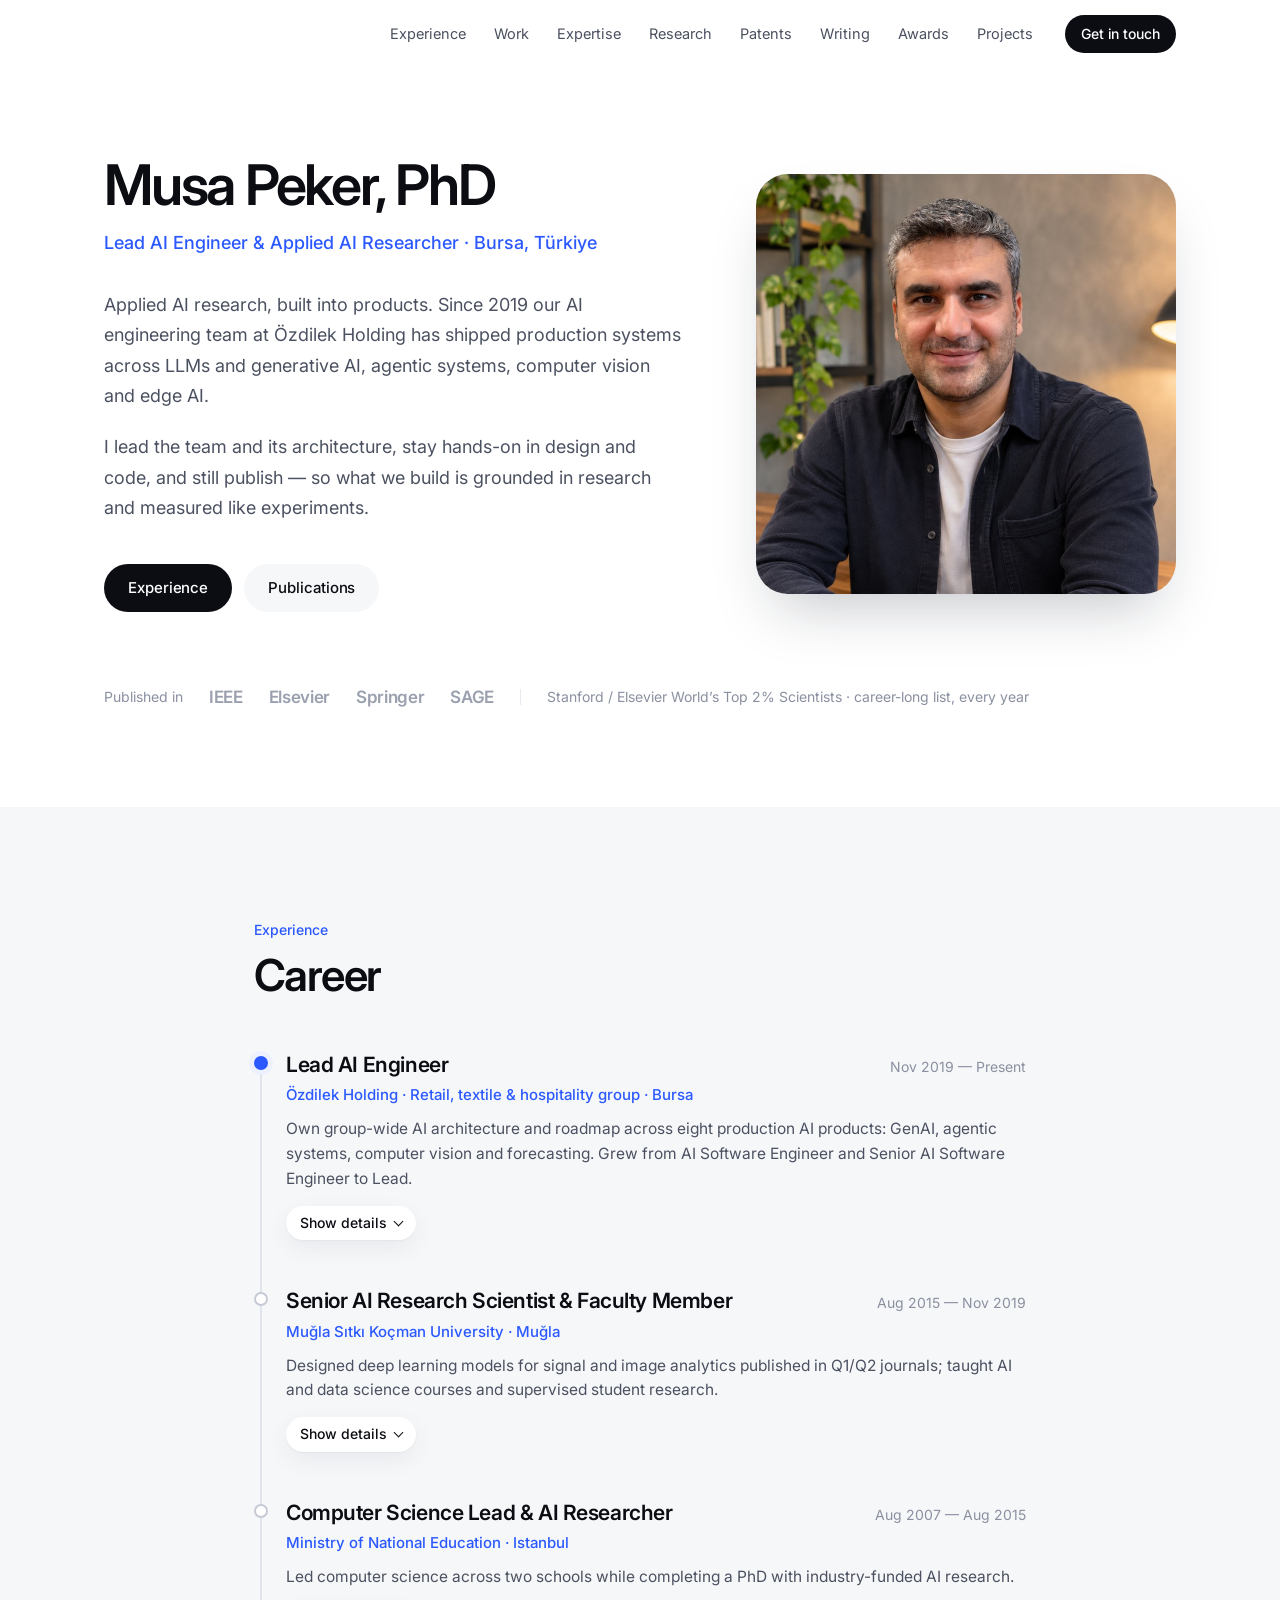
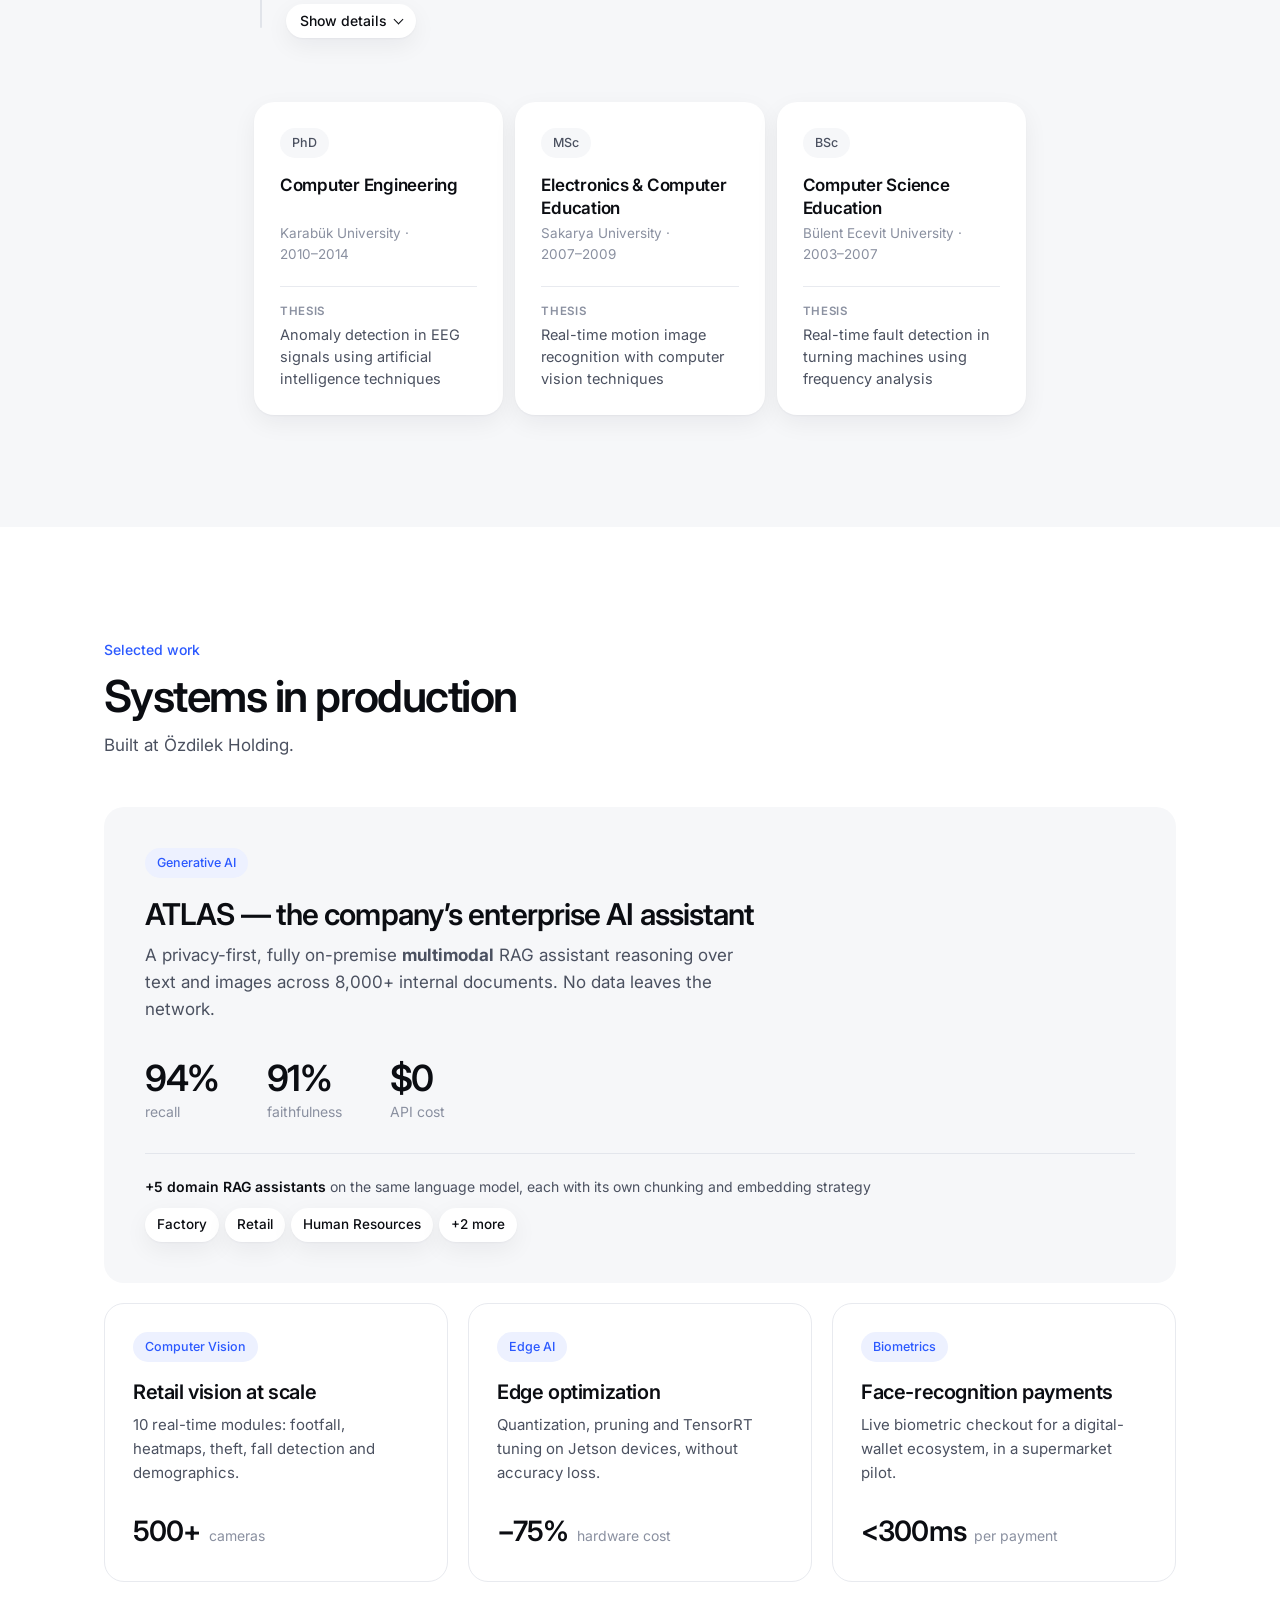
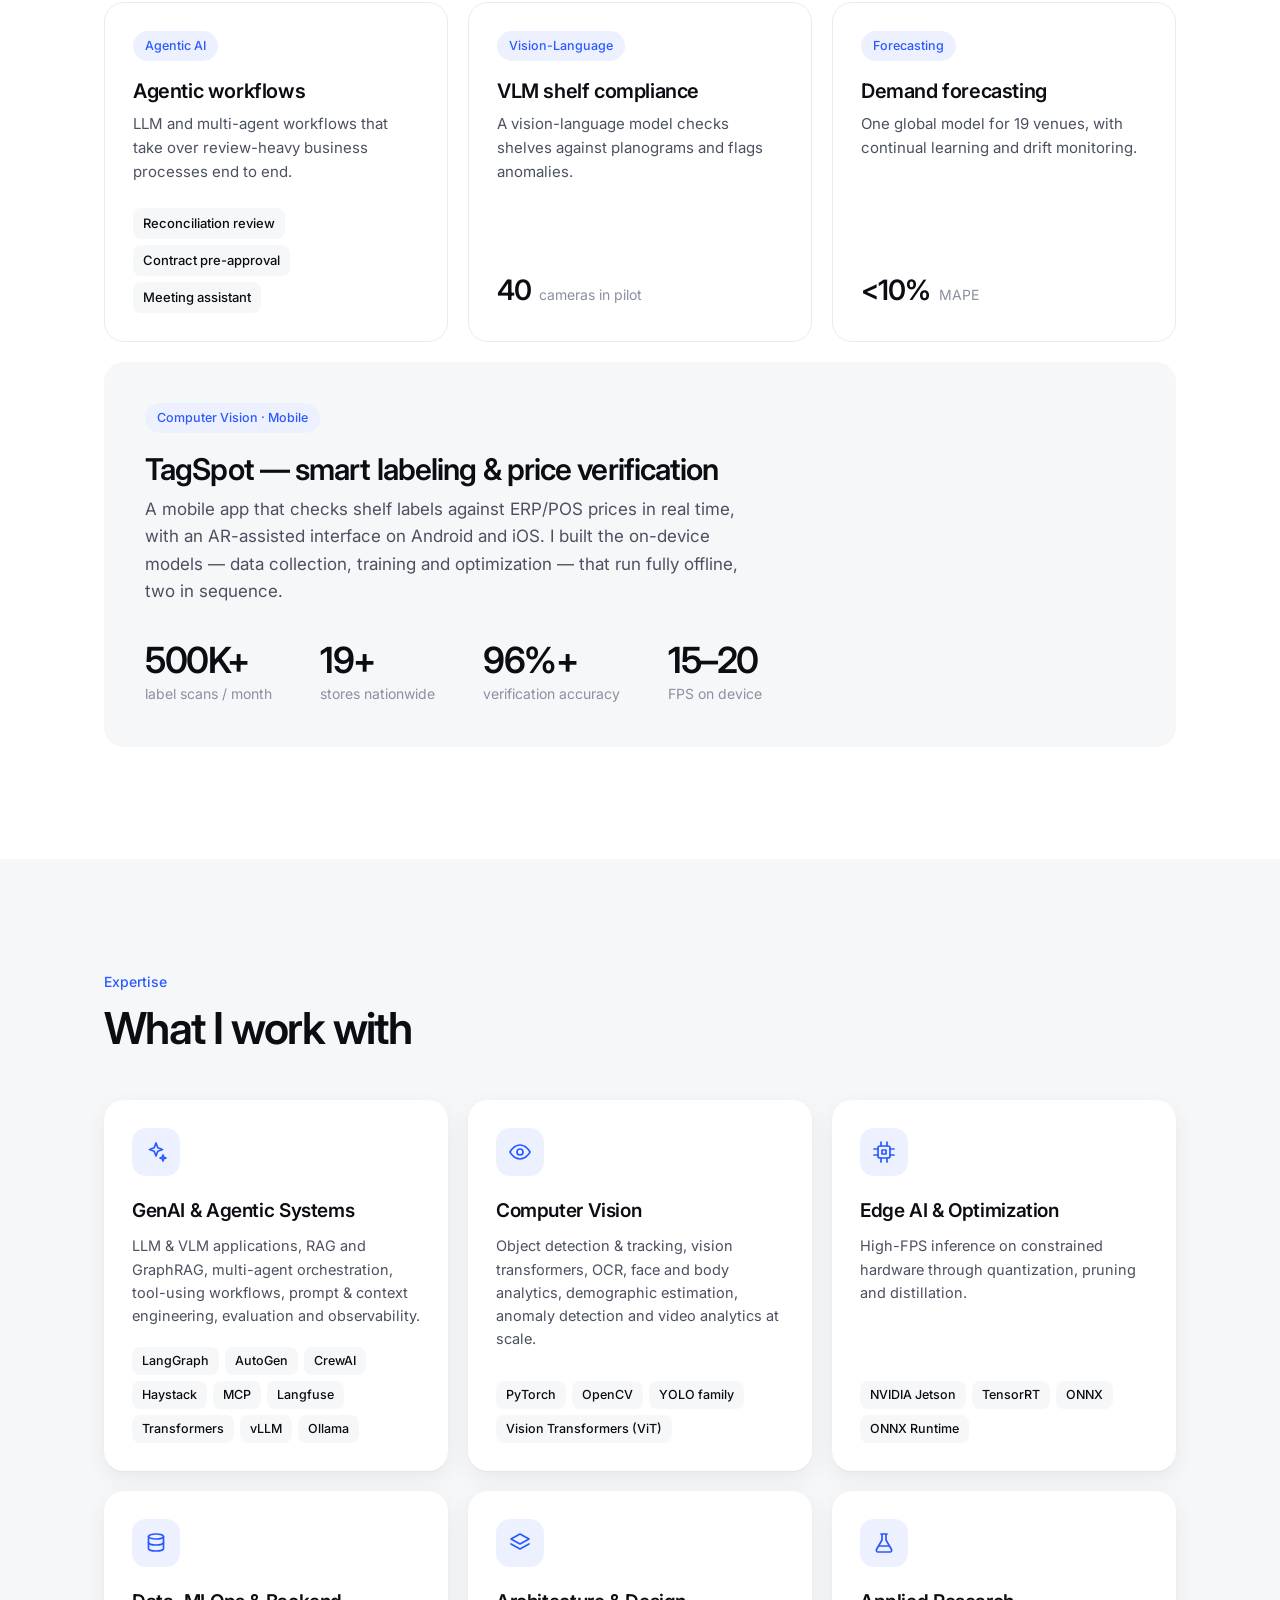
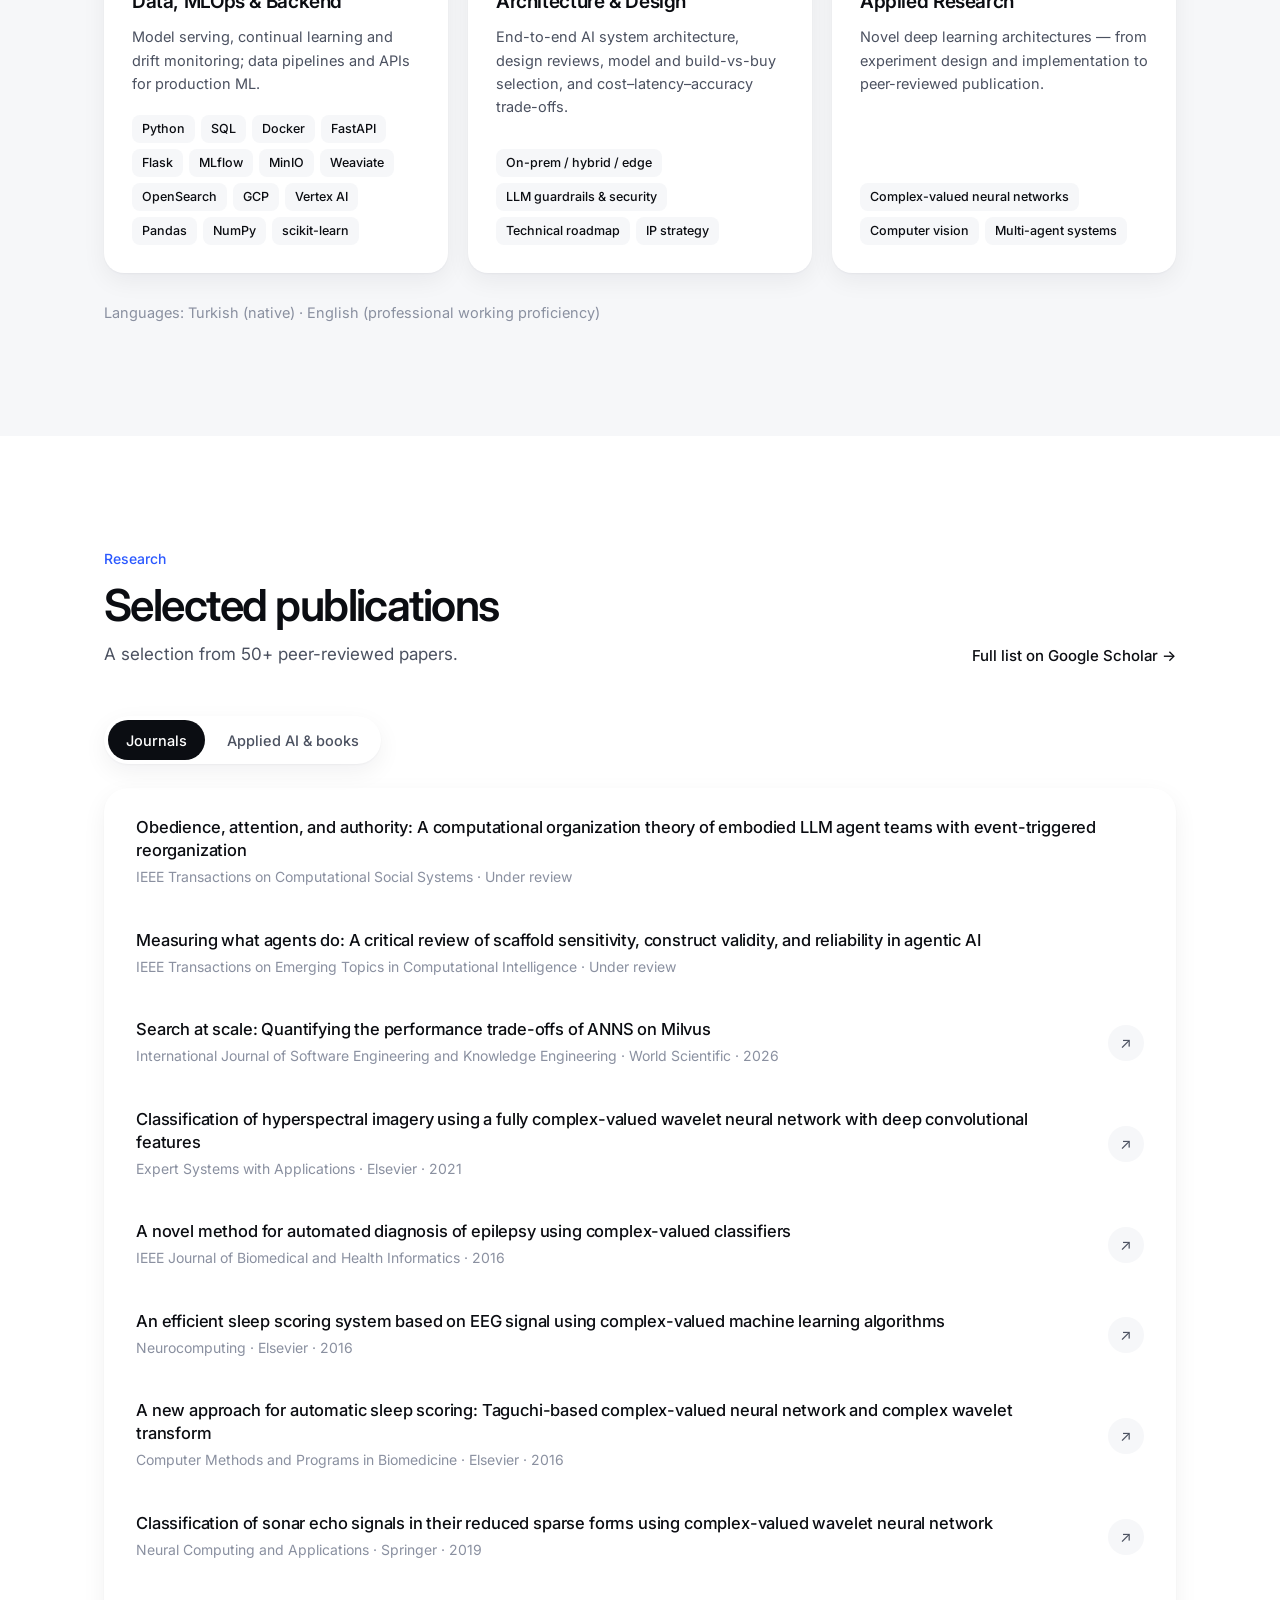
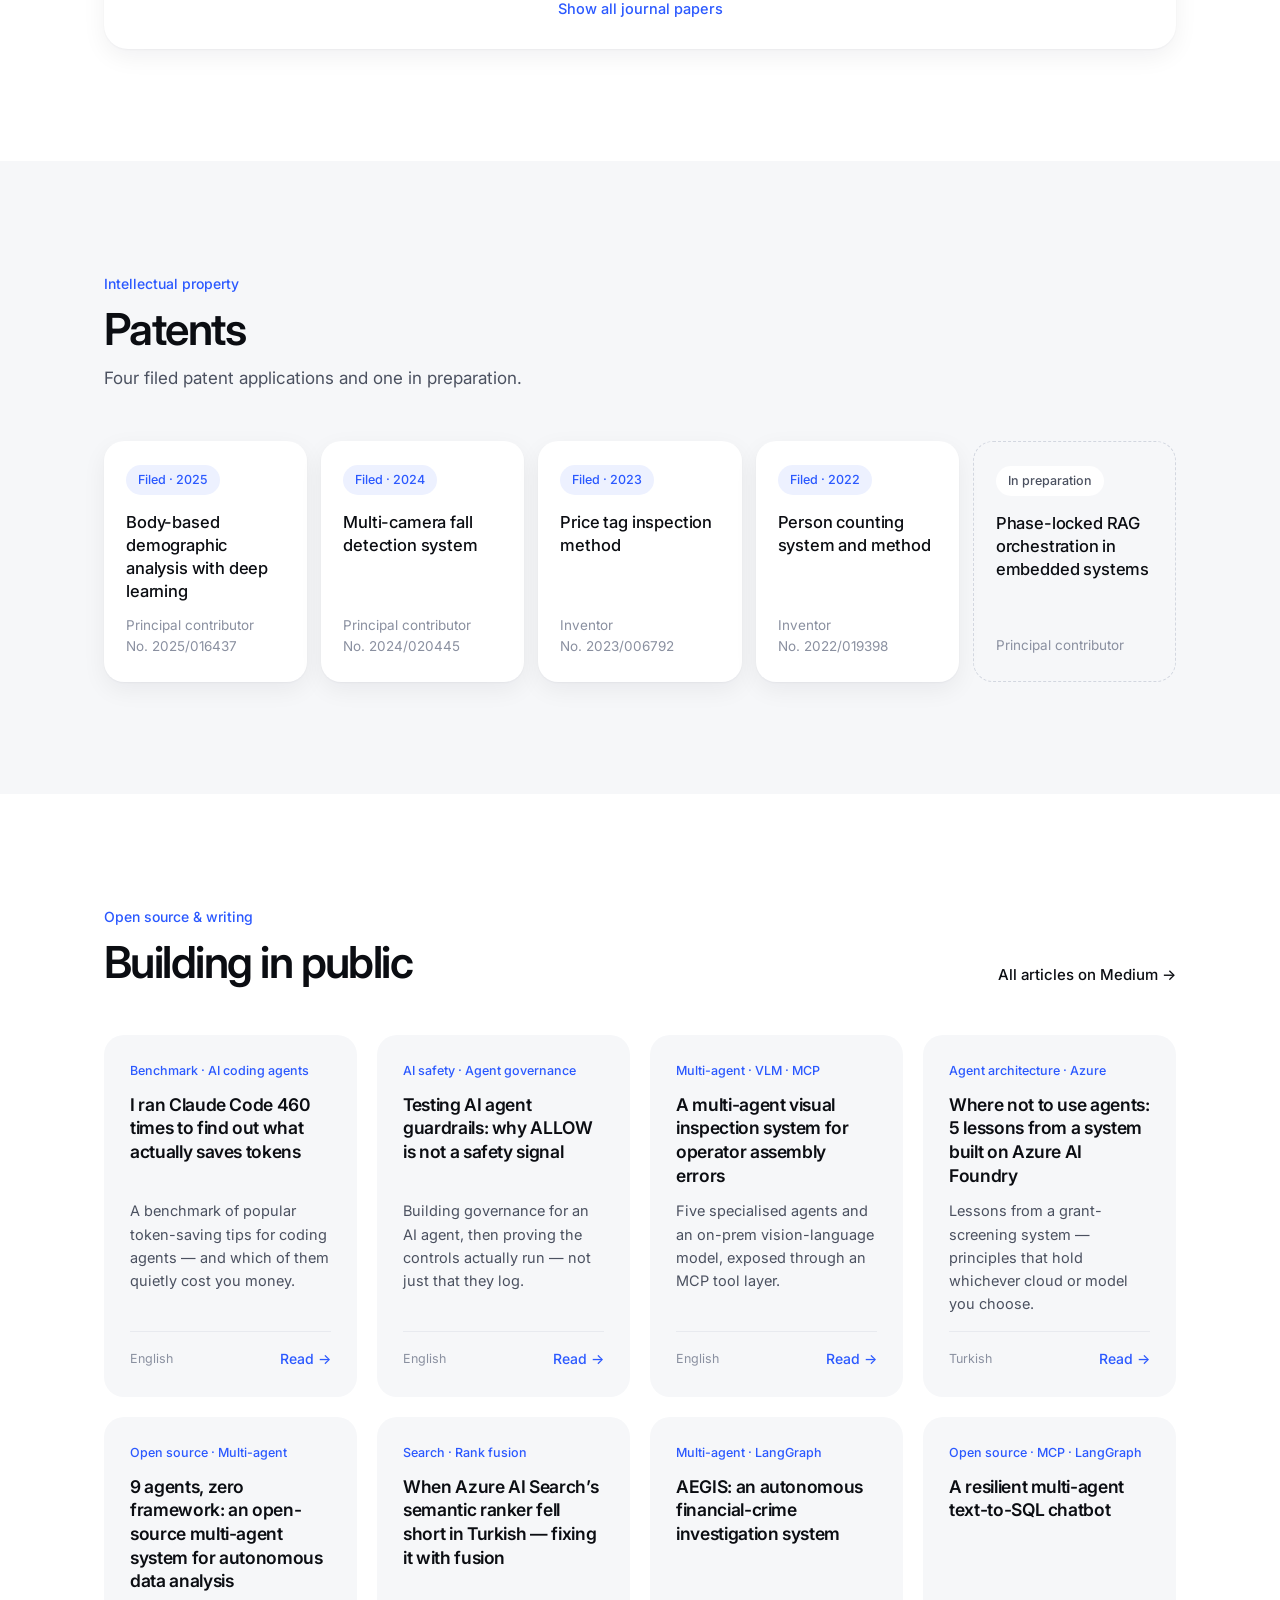
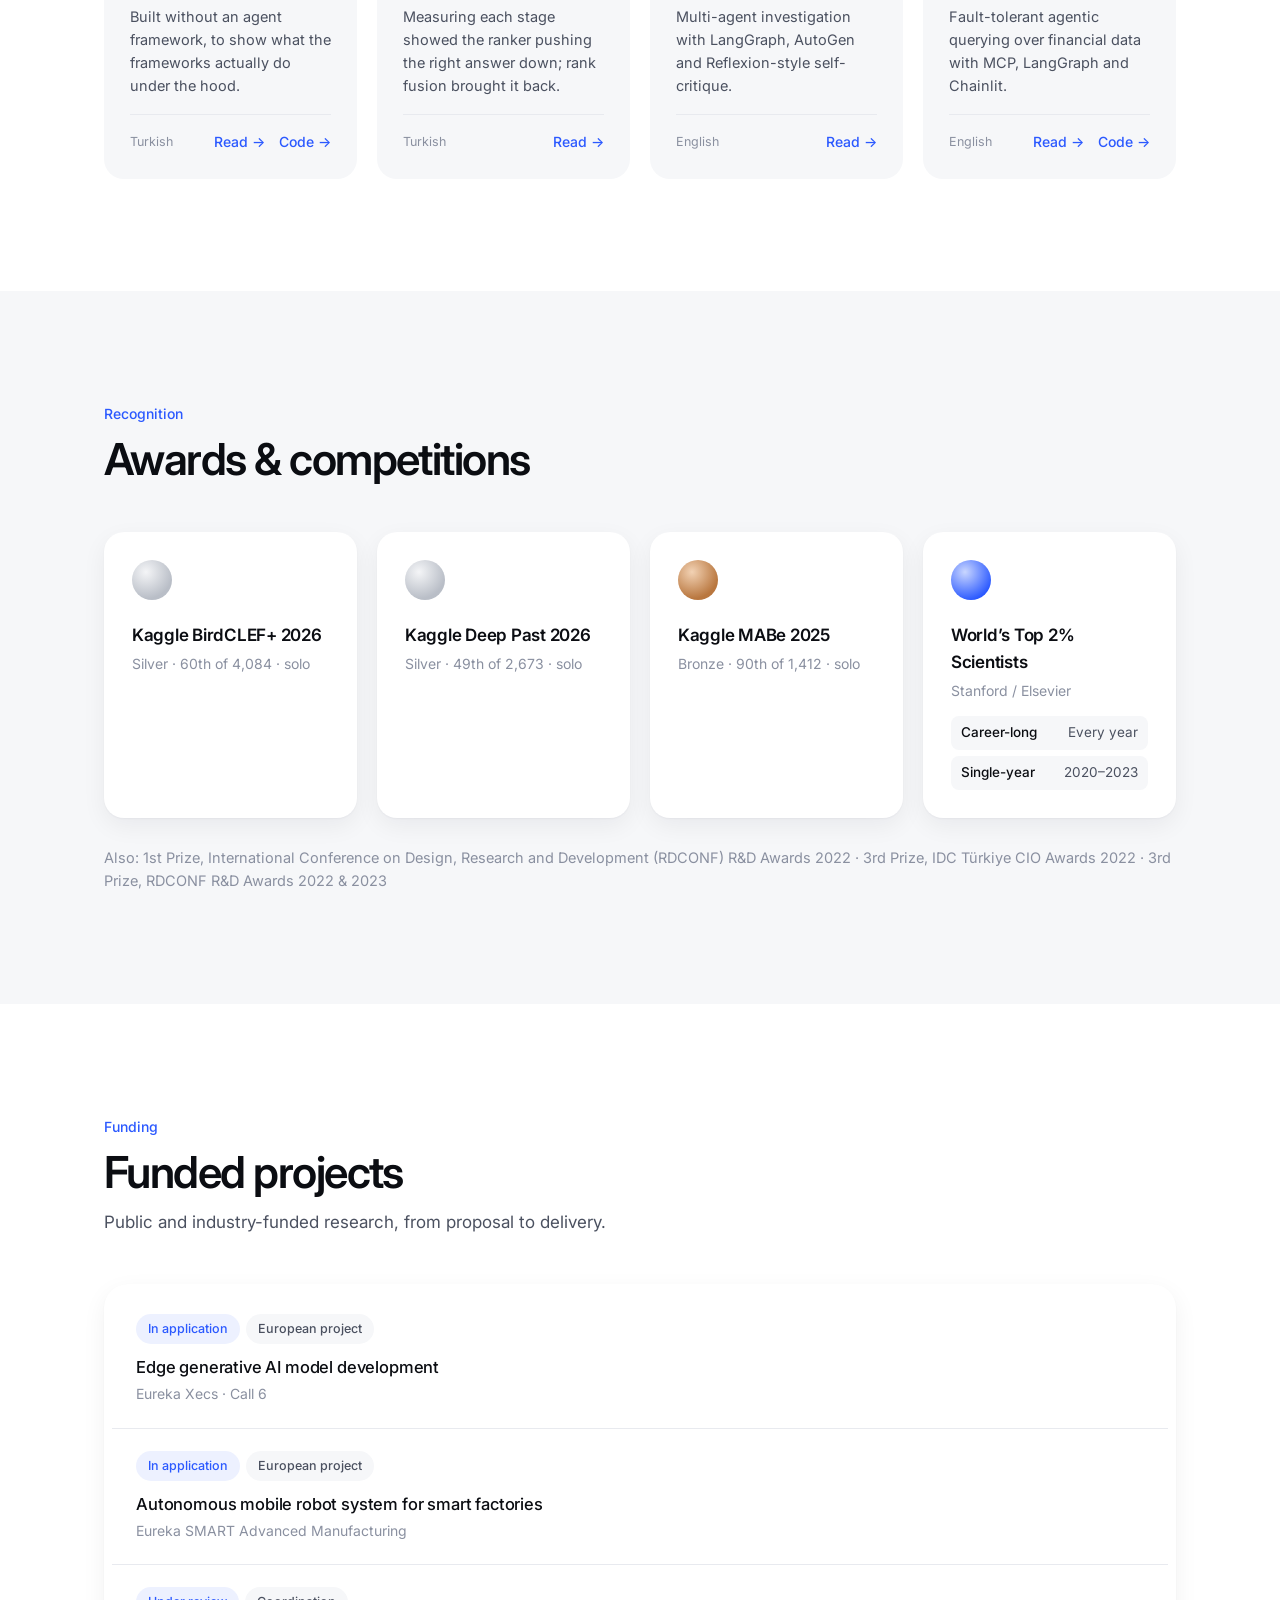
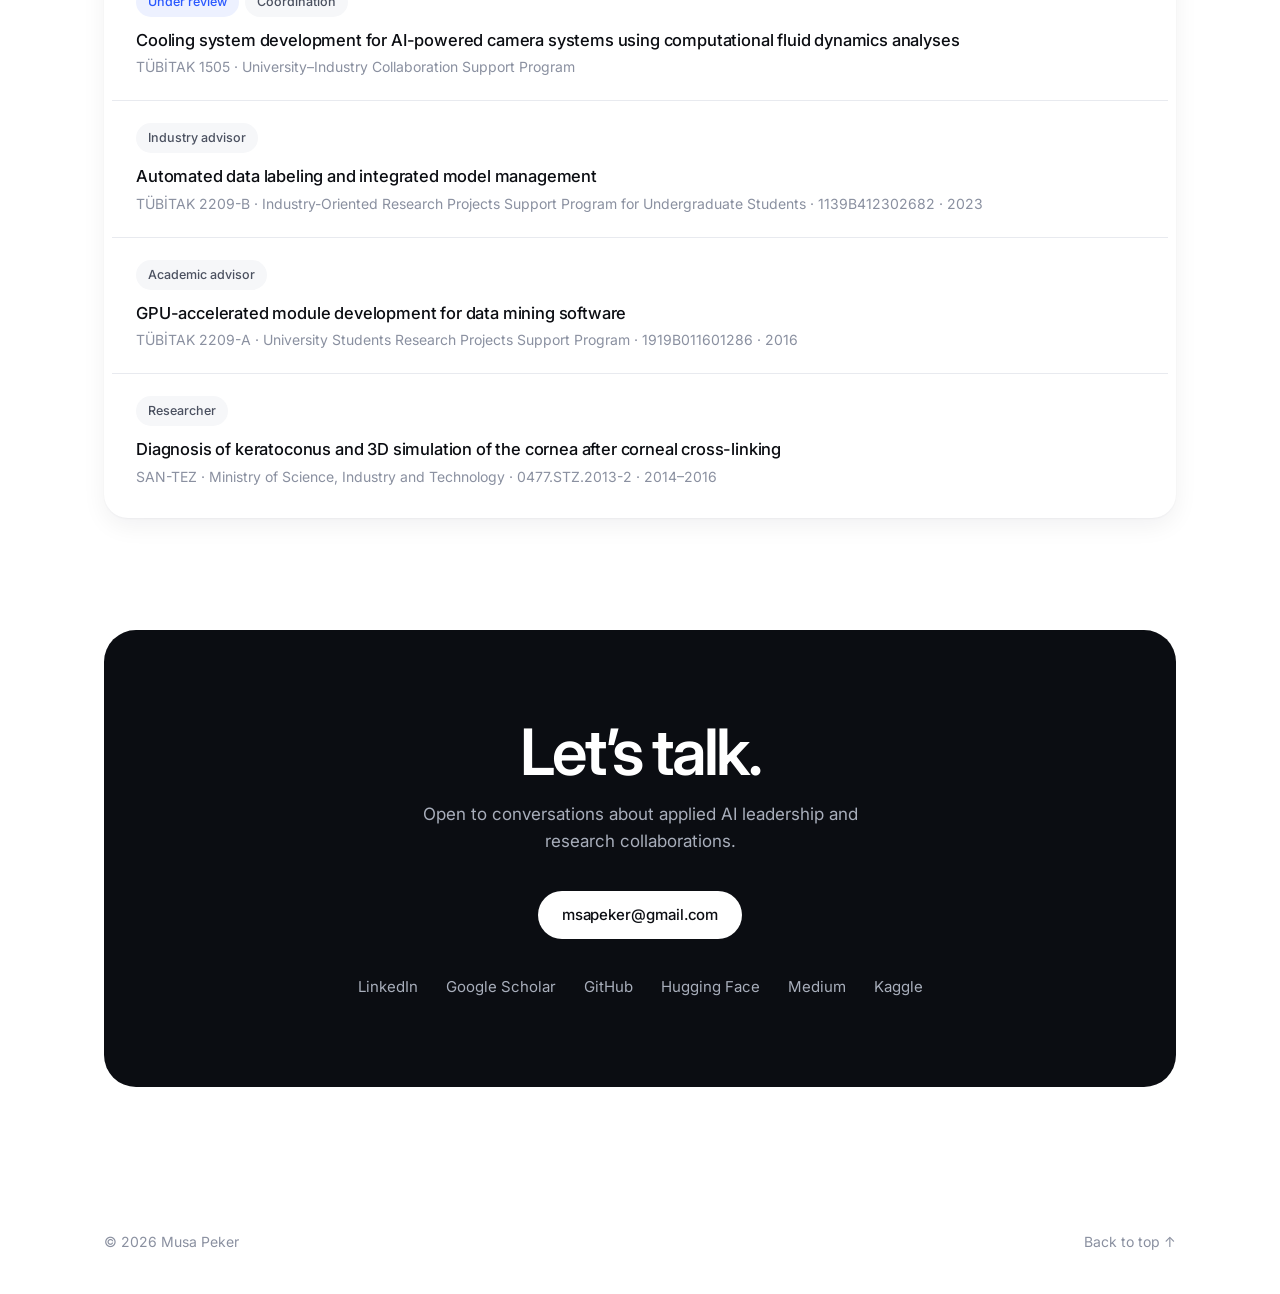
==== index.html @ 6d2f2cce "Show portrait in hero instead of stat cards" ====
<!doctype html>
<html lang="en">
<head>
<meta charset="utf-8">
<meta name="viewport" content="width=device-width, initial-scale=1">
<title>Musa Peker, PhD — Lead AI Engineer &amp; Applied AI Researcher</title>
<meta name="description" content="Musa Peker, PhD — Lead AI Engineer and applied AI researcher. Production RAG, agentic LLM systems, real-time computer vision and edge AI. h-index 17, 50+ publications, 4 patent applications.">
<meta name="author" content="Musa Peker">
<meta name="robots" content="noindex, nofollow">
<meta property="og:type" content="profile">
<meta property="og:title" content="Musa Peker, PhD — Lead AI Engineer &amp; Applied AI Researcher">
<meta property="og:description" content="Building AI that ships. Researching what makes it work.">
<meta name="theme-color" content="#ffffff">
<link rel="icon" href="data:image/svg+xml,%3Csvg xmlns='http://www.w3.org/2000/svg' viewBox='0 0 64 64'%3E%3Crect width='64' height='64' rx='16' fill='%230B0D12'/%3E%3Ctext x='32' y='42' font-family='Arial,sans-serif' font-weight='700' font-size='26' fill='white' text-anchor='middle'%3EMP%3C/text%3E%3C/svg%3E">
<link rel="preconnect" href="https://fonts.googleapis.com">
<link rel="preconnect" href="https://fonts.gstatic.com" crossorigin>
<link href="https://fonts.googleapis.com/css2?family=Inter:wght@400;500;600;700&display=swap" rel="stylesheet">
<link rel="stylesheet" href="assets/css/style.css?v=20261115c">
<script type="application/ld+json">
{
  "@context": "https://schema.org",
  "@type": "Person",
  "name": "Musa Peker",
  "honorificSuffix": "PhD",
  "jobTitle": "Lead AI Engineer",
  "worksFor": { "@type": "Organization", "name": "Özdilek Holding" },
  "alumniOf": [{ "@type": "CollegeOrUniversity", "name": "Karabuk University" }],
  "address": { "@type": "PostalAddress", "addressLocality": "Bursa", "addressCountry": "TR" },
  "email": "mailto:msapeker@gmail.com",
  "sameAs": [
    "https://www.linkedin.com/in/musa-p-46253815a/",
    "https://scholar.google.com/citations?user=q8jURC4AAAAJ",
    "https://github.com/m-peker",
    "https://huggingface.co/musapeker",
    "https://medium.com/@msapeker",
    "https://www.kaggle.com/musapeker"
  ]
}
</script>
</head>
<body>

<header class="nav" id="top">
  <div class="container nav__inner">
    <nav class="nav__links" id="nav-links" aria-label="Primary">
      <a href="#experience">Experience</a>
      <a href="#work">Work</a>
      <a href="#expertise">Expertise</a>
      <a href="#research">Research</a>
      <a href="#patents">Patents</a>
      <a href="#writing">Writing</a>
      <a href="#awards">Awards</a>
      <a href="#projects">Projects</a>
    </nav>
    <a class="btn btn--dark btn--sm" href="#contact">Get in touch</a>
    <button class="menu-btn" type="button" aria-label="Open menu" aria-expanded="false" aria-controls="nav-links"><span></span><span></span></button>
  </div>
</header>

<main>

  <!-- ===== Hero ===== -->
  <section class="hero">
    <div class="container hero__inner">
      <div class="hero__text">
        <img class="hero__avatar" src="assets/img/profile.jpg" width="168" height="168" alt="Musa Peker">
        <h1>Musa Peker, PhD</h1>
        <p class="hero__role">Lead AI Engineer &amp; Applied AI Researcher · Bursa, Türkiye</p>
        <p class="hero__lede">
          Applied AI research, built into products. Since 2019 our AI engineering team at Özdilek Holding
          has shipped production systems across LLMs and generative AI, agentic systems, computer vision
          and edge AI.
        </p>
        <p class="hero__lede">
          I lead the team and its architecture, stay hands-on in design and code, and still publish — so
          what we build is grounded in research and measured like experiments.
        </p>
        <div class="hero__cta">
          <a class="btn btn--dark" href="#experience">Experience</a>
          <a class="btn btn--light" href="#research">Publications</a>
        </div>
      </div>
      <div class="hero__photo">
        <img src="assets/img/portrait.jpg" width="420" height="420" alt="Musa Peker">
      </div>
    </div>

    <div class="container">
      <p class="venues">
        <span>Published in</span>
        <b>IEEE</b><b>Elsevier</b><b>Springer</b><b>SAGE</b>
        <span class="venues__sep"></span>
        <span>Stanford / Elsevier World’s Top 2% Scientists · career-long list, every year</span>
      </p>
    </div>
  </section>

  <!-- ===== Experience ===== -->
  <section class="section section--soft" id="experience">
    <div class="container narrow">
      <div class="head">
        <p class="eyebrow">Experience</p>
        <h2>Career</h2>
      </div>
      <ol class="timeline">
        <li>
          <div class="tl__top"><h3>Lead AI Engineer</h3><span>Nov 2019 — Present</span></div>
          <p class="tl__org">Özdilek Holding · Retail, textile &amp; hospitality group · Bursa</p>
          <p>Own group-wide AI architecture and roadmap across eight production AI products: GenAI, agentic systems, computer vision and forecasting. Grew from AI Software Engineer and Senior AI Software Engineer to Lead.</p>
          <details class="tl__more">
            <summary><span class="when-closed">Show details</span><span class="when-open">Hide details</span></summary>
            <ul>
              <li><b>Architecture ownership.</b> Own the group-wide AI architecture and technical roadmap across 8 concurrent production AI products — from problem framing, system design and model selection through production rollout, evaluation and cost governance.</li>
              <li><b>Enterprise GenAI &amp; privacy-first RAG.</b> Designed and deployed ATLAS, the company’s enterprise AI assistant: an air-gapped multimodal RAG pipeline enabling multi-step reasoning over text and images across 8,000+ documents. Hybrid retrieval with reranking, tuned via a continuous RAGAS loop, delivers 94% recall and 91% faithfulness — all data on-premise at zero API cost.</li>
              <li><b>Domain RAG systems.</b> Extended ATLAS with 5 domain-specific RAG assistants — factory operations, retail, human resources and more — sharing one language model while tailoring chunking and embedding strategies to each domain.</li>
              <li><b>Agentic &amp; GenAI workflow automation.</b> Architected LLM and agentic workflows for business-critical processes: automated reconciliation review, contract pre-approval, and a RAG-based meeting assistant with role-specific summarization, conversational search and knowledge retrieval.</li>
              <li><b>Real-time computer vision at scale.</b> Architected and deployed 10 computer vision modules across 50+ distributed edge units, processing live streams from 500+ retail cameras — people counting, density, heatmap and route analytics, theft, fall and restricted-zone detection, and face- and body-based age/gender estimation.</li>
              <li><b>Edge AI &amp; cost optimization.</b> Cut hardware cost by 75% through model optimization (quantization, pruning, runtime tuning), enabling high-FPS inference on constrained edge devices without accuracy regression.</li>
              <li><b>Fintech &amp; biometrics.</b> Engineered a face-recognition payment system for a digital wallet ecosystem, live in a supermarket pilot and processing real-time transactions at &lt;300 ms latency.</li>
              <li><b>VLM-based retail visual compliance.</b> Built a vision-language model system that inspects live feeds from 40 cameras against reference planograms to score merchandising compliance and flag anomalies automatically; live in a supermarket pilot, with rollout to more stores planned.</li>
              <li><b>Forecasting &amp; continual learning.</b> Delivered an end-to-end demand forecasting platform with a single global model serving 19 venues, sustaining sub-10% average MAPE in production through continual learning and drift monitoring.</li>
              <li><b>Research-to-production &amp; IP.</b> Turned research into production architectures — 4 filed patent applications (plus 1 in preparation), peer-reviewed publications and university–industry R&amp;D collaborations, all aligned to product strategy and commercial outcomes.</li>
            </ul>
          </details>
        </li>
        <li>
          <div class="tl__top"><h3>Senior AI Research Scientist &amp; Faculty Member</h3><span>Aug 2015 — Nov 2019</span></div>
          <p class="tl__org">Muğla Sıtkı Koçman University · Muğla</p>
          <p>Designed deep learning models for signal and image analytics published in Q1/Q2 journals; taught AI and data science courses and supervised student research.</p>
          <details class="tl__more">
            <summary><span class="when-closed">Show details</span><span class="when-open">Hide details</span></summary>
            <ul>
              <li><b>Novel deep learning architectures.</b> Designed deep learning architectures for complex signal and image analytics, resulting in high-impact Q1/Q2 journal publications alongside working implementations.</li>
              <li><b>Teaching.</b> Taught undergraduate and graduate courses in artificial intelligence, data science, operating systems and Python programming.</li>
              <li><b>Mentorship.</b> Mentored engineering students and junior researchers in machine learning pipelines, code quality and research methodology, including advising a TÜBİTAK-funded student project.</li>
            </ul>
          </details>
        </li>
        <li>
          <div class="tl__top"><h3>Computer Science Lead &amp; AI Researcher</h3><span>Aug 2007 — Aug 2015</span></div>
          <p class="tl__org">Ministry of National Education · Istanbul</p>
          <p>Led computer science across two schools while completing a PhD with industry-funded AI research.</p>
          <details class="tl__more">
            <summary><span class="when-closed">Show details</span><span class="when-open">Hide details</span></summary>
            <ul>
              <li><b>Technical infrastructure &amp; digitalization.</b> Taught computer science and supervised computer labs across two schools; managed lab IT infrastructure and drove institutional digitalization.</li>
              <li><b>Concurrent doctoral research.</b> Completed a PhD at Karabük University in parallel with full-time duties, conducting industry-funded AI research under the SANTEZ programme (Ministry of Industry) on machine learning for real-world industrial applications.</li>
              <li><b>Curriculum &amp; mentorship.</b> Taught OOP and web development curricula; mentored award-winning student projects, including a Bronze Medal at the National Computer Olympiads.</li>
            </ul>
          </details>
        </li>
      </ol>

      <div class="edu">
        <div class="edu__item"><span class="pill pill--soft">PhD</span><b>Computer Engineering</b><span class="edu__meta">Karabük University · <span class="nowrap">2010–2014</span></span><p class="edu__thesis"><span>Thesis</span>Anomaly detection in EEG signals using artificial intelligence techniques</p></div>
        <div class="edu__item"><span class="pill pill--soft">MSc</span><b>Electronics &amp; Computer Education</b><span class="edu__meta">Sakarya University · <span class="nowrap">2007–2009</span></span><p class="edu__thesis"><span>Thesis</span>Real-time motion image recognition with computer vision techniques</p></div>
        <div class="edu__item"><span class="pill pill--soft">BSc</span><b>Computer Science Education</b><span class="edu__meta">Bülent Ecevit University · <span class="nowrap">2003–2007</span></span><p class="edu__thesis"><span>Thesis</span>Real-time fault detection in turning machines using frequency analysis</p></div>
      </div>
    </div>
  </section>

  <!-- ===== Work ===== -->
  <section class="section" id="work">
    <div class="container">
      <div class="head">
        <p class="eyebrow">Selected work</p>
        <h2>Systems in production</h2>
        <p class="head__sub">Built at Özdilek Holding.</p>
      </div>

      <div class="grid">
        <article class="card card--wide">
          <span class="pill">Generative AI</span>
          <h3>ATLAS — the company’s enterprise AI assistant</h3>
          <p>A privacy-first, fully on-premise <b>multimodal</b> RAG assistant reasoning over text and images across 8,000+ internal documents. No data leaves the network.</p>
          <div class="card__nums">
            <div><b>94%</b><span>recall</span></div>
            <div><b>91%</b><span>faithfulness</span></div>
            <div><b>$0</b><span>API cost</span></div>
          </div>
          <div class="domains">
            <span class="domains__label"><b>+5 domain RAG assistants</b> on the same language model, each with its own chunking and embedding strategy</span>
            <span class="domains__list"><span>Factory</span><span>Retail</span><span>Human Resources</span><span>+2 more</span></span>
          </div>
        </article>

        <article class="card">
          <span class="pill">Computer Vision</span>
          <h3>Retail vision at scale</h3>
          <p>10 real-time modules: footfall, heatmaps, theft, fall detection and demographics.</p>
          <p class="card__big"><b>500+</b> cameras</p>
        </article>

        <article class="card">
          <span class="pill">Edge AI</span>
          <h3>Edge optimization</h3>
          <p>Quantization, pruning and TensorRT tuning on Jetson devices, without accuracy loss.</p>
          <p class="card__big"><b>−75%</b> hardware cost</p>
        </article>

        <article class="card">
          <span class="pill">Biometrics</span>
          <h3>Face-recognition payments</h3>
          <p>Live biometric checkout for a digital-wallet ecosystem, in a supermarket pilot.</p>
          <p class="card__big"><b>&lt;300ms</b> per payment</p>
        </article>

        <article class="card">
          <span class="pill">Agentic AI</span>
          <h3>Agentic workflows</h3>
          <p>LLM and multi-agent workflows that take over review-heavy business processes end to end.</p>
          <div class="card__tags"><span>Reconciliation review</span><span>Contract pre-approval</span><span>Meeting assistant</span></div>
        </article>

        <article class="card">
          <span class="pill">Vision-Language</span>
          <h3>VLM shelf compliance</h3>
          <p>A vision-language model checks shelves against planograms and flags anomalies.</p>
          <p class="card__big"><b>40</b> cameras in pilot</p>
        </article>

        <article class="card">
          <span class="pill">Forecasting</span>
          <h3>Demand forecasting</h3>
          <p>One global model for 19 venues, with continual learning and drift monitoring.</p>
          <p class="card__big"><b>&lt;10%</b> MAPE</p>
        </article>

        <article class="card card--wide">
          <span class="pill">Computer Vision · Mobile</span>
          <h3>TagSpot — smart labeling &amp; price verification</h3>
          <p>A mobile app that checks shelf labels against ERP/POS prices in real time, with an AR-assisted interface on Android and iOS. I built the on-device models — data collection, training and optimization — that run fully offline, two in sequence.</p>
          <div class="card__nums">
            <div><b>500K+</b><span>label scans / month</span></div>
            <div><b>19+</b><span>stores nationwide</span></div>
            <div><b>96%+</b><span>verification accuracy</span></div>
            <div><b>15–20</b><span>FPS on device</span></div>
          </div>
        </article>
      </div>
    </div>
  </section>

  <!-- ===== Expertise ===== -->
  <section class="section section--soft" id="expertise">
    <div class="container">
      <div class="head">
        <p class="eyebrow">Expertise</p>
        <h2>What I work with</h2>
      </div>
      <div class="skills">
        <article class="skill">
          <div class="icon"><svg viewBox="0 0 24 24"><path d="M12 3l1.8 4.7L18.5 9.5l-4.7 1.8L12 16l-1.8-4.7L5.5 9.5l4.7-1.8z"/><path d="M19 15l.8 2.2L22 18l-2.2.8L19 21l-.8-2.2L16 18l2.2-.8z"/></svg></div>
          <h3>GenAI &amp; Agentic Systems</h3>
          <p>LLM &amp; VLM applications, RAG and GraphRAG, multi-agent orchestration, tool-using workflows, prompt &amp; context engineering, evaluation and observability.</p>
          <div class="skill__chips"><span>LangGraph</span><span>AutoGen</span><span>CrewAI</span><span>Haystack</span><span>MCP</span><span>Langfuse</span><span>Transformers</span><span>vLLM</span><span>Ollama</span></div>
        </article>
        <article class="skill">
          <div class="icon"><svg viewBox="0 0 24 24"><path d="M2 12s3.6-7 10-7 10 7 10 7-3.6 7-10 7S2 12 2 12z"/><circle cx="12" cy="12" r="3"/></svg></div>
          <h3>Computer Vision</h3>
          <p>Object detection &amp; tracking, vision transformers, OCR, face and body analytics, demographic estimation, anomaly detection and video analytics at scale.</p>
          <div class="skill__chips"><span>PyTorch</span><span>OpenCV</span><span>YOLO family</span><span>Vision Transformers (ViT)</span></div>
        </article>
        <article class="skill">
          <div class="icon"><svg viewBox="0 0 24 24"><rect x="6" y="6" width="12" height="12" rx="2"/><path d="M10 10h4v4h-4zM9 2v4M15 2v4M9 18v4M15 18v4M2 9h4M2 15h4M18 9h4M18 15h4"/></svg></div>
          <h3>Edge AI &amp; Optimization</h3>
          <p>High-FPS inference on constrained hardware through quantization, pruning and distillation.</p>
          <div class="skill__chips"><span>NVIDIA Jetson</span><span>TensorRT</span><span>ONNX</span><span>ONNX Runtime</span></div>
        </article>
        <article class="skill">
          <div class="icon"><svg viewBox="0 0 24 24"><ellipse cx="12" cy="5.5" rx="7.5" ry="2.5"/><path d="M4.5 5.5v6c0 1.4 3.4 2.5 7.5 2.5s7.5-1.1 7.5-2.5v-6"/><path d="M4.5 11.5v6c0 1.4 3.4 2.5 7.5 2.5s7.5-1.1 7.5-2.5v-6"/></svg></div>
          <h3>Data, MLOps &amp; Backend</h3>
          <p>Model serving, continual learning and drift monitoring; data pipelines and APIs for production ML.</p>
          <div class="skill__chips"><span>Python</span><span>SQL</span><span>Docker</span><span>FastAPI</span><span>Flask</span><span>MLflow</span><span>MinIO</span><span>Weaviate</span><span>OpenSearch</span><span>GCP</span><span>Vertex AI</span><span>Pandas</span><span>NumPy</span><span>scikit-learn</span></div>
        </article>
        <article class="skill">
          <div class="icon"><svg viewBox="0 0 24 24"><path d="M12 3l9 5-9 5-9-5z"/><path d="M3 13l9 5 9-5"/></svg></div>
          <h3>Architecture &amp; Design</h3>
          <p>End-to-end AI system architecture, design reviews, model and build-vs-buy selection, and cost–latency–accuracy trade-offs.</p>
          <div class="skill__chips"><span>On-prem / hybrid / edge</span><span>LLM guardrails &amp; security</span><span>Technical roadmap</span><span>IP strategy</span></div>
        </article>
        <article class="skill">
          <div class="icon"><svg viewBox="0 0 24 24"><path d="M9 3h6M10 3v6l-5.5 9.5A1.7 1.7 0 0 0 6 21h12a1.7 1.7 0 0 0 1.5-2.5L14 9V3"/><path d="M7.5 15h9"/></svg></div>
          <h3>Applied Research</h3>
          <p>Novel deep learning architectures — from experiment design and implementation to peer-reviewed publication.</p>
          <div class="skill__chips"><span>Complex-valued neural networks</span><span>Computer vision</span><span>Multi-agent systems</span></div>
        </article>
      </div>
      <p class="langs">Languages: Turkish (native) · English (professional working proficiency)</p>
    </div>
  </section>

  <!-- ===== Research ===== -->
  <section class="section" id="research">
    <div class="container">
      <div class="head head--row">
        <div>
          <p class="eyebrow">Research</p>
          <h2>Selected publications</h2>
          <p class="head__sub">A selection from 50+ peer-reviewed papers.</p>
        </div>
        <a class="link" href="https://scholar.google.com/citations?user=q8jURC4AAAAJ" target="_blank" rel="noopener">Full list on Google Scholar →</a>
      </div>

      <div class="tabs" role="tablist">
        <button class="tab is-active" role="tab" aria-selected="true" data-tab="journal">Journals</button>
        <button class="tab" role="tab" aria-selected="false" data-tab="applied">Applied AI &amp; books</button>
      </div>

      <div class="panel is-active" data-panel="journal">
        <div class="pub">
          <div><h4>Obedience, attention, and authority: A computational organization theory of embodied LLM agent teams with event-triggered reorganization</h4><p>IEEE Transactions on Computational Social Systems · Under review</p></div>
        </div>
        <div class="pub">
          <div><h4>Measuring what agents do: A critical review of scaffold sensitivity, construct validity, and reliability in agentic AI</h4><p>IEEE Transactions on Emerging Topics in Computational Intelligence · Under review</p></div>
        </div>
        <a class="pub" href="https://doi.org/10.1142/s0218194026500130" target="_blank" rel="noopener">
          <div><h4>Search at scale: Quantifying the performance trade-offs of ANNS on Milvus</h4><p>International Journal of Software Engineering and Knowledge Engineering · World Scientific · 2026</p></div><span class="arrow">↗</span>
        </a>
        <a class="pub" href="https://doi.org/10.1016/j.eswa.2021.114708" target="_blank" rel="noopener">
          <div><h4>Classification of hyperspectral imagery using a fully complex-valued wavelet neural network with deep convolutional features</h4><p>Expert Systems with Applications · Elsevier · 2021</p></div><span class="arrow">↗</span>
        </a>
        <a class="pub" href="https://doi.org/10.1109/jbhi.2014.2387795" target="_blank" rel="noopener">
          <div><h4>A novel method for automated diagnosis of epilepsy using complex-valued classifiers</h4><p>IEEE Journal of Biomedical and Health Informatics · 2016</p></div><span class="arrow">↗</span>
        </a>
        <a class="pub" href="https://doi.org/10.1016/j.neucom.2016.04.049" target="_blank" rel="noopener">
          <div><h4>An efficient sleep scoring system based on EEG signal using complex-valued machine learning algorithms</h4><p>Neurocomputing · Elsevier · 2016</p></div><span class="arrow">↗</span>
        </a>
        <a class="pub" href="https://doi.org/10.1016/j.cmpb.2016.01.001" target="_blank" rel="noopener">
          <div><h4>A new approach for automatic sleep scoring: Taguchi-based complex-valued neural network and complex wavelet transform</h4><p>Computer Methods and Programs in Biomedicine · Elsevier · 2016</p></div><span class="arrow">↗</span>
        </a>
        <a class="pub" href="https://doi.org/10.1007/s00521-018-3920-4" target="_blank" rel="noopener">
          <div><h4>Classification of sonar echo signals in their reduced sparse forms using complex-valued wavelet neural network</h4><p>Neural Computing and Applications · Springer · 2019</p></div><span class="arrow">↗</span>
        </a>
        <div class="more" hidden>
          <a class="pub" href="https://doi.org/10.1007/s42452-021-04694-2" target="_blank" rel="noopener">
            <div><h4>Multi-channel capsule network ensemble for plant disease detection</h4><p>SN Applied Sciences · Springer · 2021</p></div><span class="arrow">↗</span>
          </a>
          <a class="pub" href="https://doi.org/10.1177/0020294018813692" target="_blank" rel="noopener">
            <div><h4>Human activity recognition from smart watch sensor data using a hybrid of PCA and random forest</h4><p>Measurement and Control · SAGE · 2019</p></div><span class="arrow">↗</span>
          </a>
          <a class="pub" href="https://doi.org/10.1007/s10916-016-0477-6" target="_blank" rel="noopener">
            <div><h4>A decision support system to improve medical diagnosis using k-medoids attribute weighting and SVM</h4><p>Journal of Medical Systems · Springer · 2016</p></div><span class="arrow">↗</span>
          </a>
          <a class="pub" href="https://doi.org/10.1260/2040-2295.6.3.281" target="_blank" rel="noopener">
            <div><h4>Computer-aided diagnosis of Parkinson’s disease using complex-valued neural networks and mRMR feature selection</h4><p>Journal of Healthcare Engineering · 2015</p></div><span class="arrow">↗</span>
          </a>
          <a class="pub" href="https://doi.org/10.1007/s10916-015-0197-3" target="_blank" rel="noopener">
            <div><h4>Rapid automated classification of anesthetic depth levels using GPU-based parallelization of neural networks</h4><p>Journal of Medical Systems · Springer · 2015</p></div><span class="arrow">↗</span>
          </a>
          <a class="pub" href="https://doi.org/10.1007/s10916-014-0018-0" target="_blank" rel="noopener">
            <div><h4>A comparative study on classification of sleep stage based on EEG signals using feature selection and classification algorithms</h4><p>Journal of Medical Systems · Springer · 2014</p></div><span class="arrow">↗</span>
          </a>
        </div>
        <button class="show-more" type="button">Show all journal papers</button>
      </div>

      <div class="panel" data-panel="applied">
        <a class="pub" href="https://www.researchgate.net/publication/398326842_AN_EFFICIENT_MULTI-CAMERA_FALL_DETECTION_FRAMEWORK_USING_IMAGE_STITCHING_AND_AN_ENHANCED_SAHI-BASED_INFERENCE_PIPELINE" target="_blank" rel="noopener">
          <div><h4>An efficient multi-camera fall detection framework using image stitching and an enhanced SAHI-based inference pipeline</h4><p>9th International Conference on Technology, Engineering and Science (IConTES) · 2025</p></div><span class="arrow">↗</span>
        </a>
        <a class="pub" href="https://doi.org/10.1016/b978-0-44-322202-3.00022-1" target="_blank" rel="noopener">
          <div><h4>A real-time price recognition system using lightweight deep neural networks on mobile devices</h4><p>Book chapter · TinyML for Edge Intelligence in IoT and LPWAN Networks · Elsevier · 2024</p></div><span class="arrow">↗</span>
        </a>
        <a class="pub" href="https://icoais.com/files/ICAIS24%20Abstract%20Book.pdf#page=22" target="_blank" rel="noopener">
          <div><h4>Preprocessing optimization for enhanced real-time detection and tracking in vision systems</h4><p>International Conference on Artificial Intelligence Studies (ICAIS’24) · Istanbul Gedik University · 2024</p></div><span class="arrow">↗</span>
        </a>
        <div class="pub">
          <div><h4>Shopperline: An intelligent retail analytics platform with real-time computer vision</h4><p>5th International Conference on Design, Research and Development (RDCONF) · 2025</p></div>
        </div>
        <div class="pub">
          <div><h4>An AI-powered corporate memory system</h4><p>9th International Conference on Technology, Engineering and Science (IConTES) · 2025</p></div>
        </div>
        <a class="pub" href="https://www.researchgate.net/publication/376237600_An_Efficient_Framework_for_Real-Time_Age_and_Gender_Detection_Using_Deep_Learning_Techniques" target="_blank" rel="noopener">
          <div><h4>An efficient framework for real-time age and gender detection using deep learning techniques</h4><p>6th International Conference on Life and Engineering Sciences (ICOLES 2023) · Antalya · 2023</p></div><span class="arrow">↗</span>
        </a>
        <a class="pub" href="https://doi.org/10.56038/oprd.v1i1.174" target="_blank" rel="noopener">
          <div><h4>Development of a price tag detection system on mobile devices using deep learning</h4><p>2nd International Conference on Design, Research and Development (RDCONF 2022) · Orclever Proceedings of Research and Development · 2022</p></div><span class="arrow">↗</span>
        </a>
        <a class="pub" href="https://doi.org/10.1007/978-3-030-85383-9_1" target="_blank" rel="noopener">
          <div><h4>An efficient deep learning framework for people detection in overhead images</h4><p>Book chapter · Artificial Intelligence in Industrial Applications · Learning and Analytics in Intelligent Systems · Springer · 2021</p></div><span class="arrow">↗</span>
        </a>
      </div>

      </div>
    </div>
  </section>

  <!-- ===== Patents ===== -->
  <section class="section section--soft" id="patents">
    <div class="container">
      <div class="head">
        <p class="eyebrow">Intellectual property</p>
        <h2>Patents</h2>
        <p class="head__sub">Four filed patent applications and one in preparation.</p>
      </div>
      <div class="patents">
        <div class="patent"><span class="pill">Filed · 2025</span><h4>Body-based demographic analysis with deep learning</h4><p>Principal contributor<br>No. 2025/016437</p></div>
        <div class="patent"><span class="pill">Filed · 2024</span><h4>Multi-camera fall detection system</h4><p>Principal contributor<br>No. 2024/020445</p></div>
        <div class="patent"><span class="pill">Filed · 2023</span><h4>Price tag inspection method</h4><p>Inventor<br>No. 2023/006792</p></div>
        <div class="patent"><span class="pill">Filed · 2022</span><h4>Person counting system and method</h4><p>Inventor<br>No. 2022/019398</p></div>
        <div class="patent patent--draft"><span class="pill pill--soft">In preparation</span><h4>Phase-locked RAG orchestration in embedded systems</h4><p>Principal contributor</p></div>
      </div>
    </div>
  </section>

  <!-- ===== Writing ===== -->
  <section class="section" id="writing">
    <div class="container">
      <div class="head head--row">
        <div>
          <p class="eyebrow">Open source &amp; writing</p>
          <h2>Building in public</h2>
        </div>
        <a class="link" href="https://medium.com/@msapeker" target="_blank" rel="noopener">All articles on Medium →</a>
      </div>
      <div class="posts">
        <article class="post">
          <span class="post__meta">Benchmark · AI coding agents</span>
          <h3>I ran Claude Code 460 times to find out what actually saves tokens</h3>
          <p>A benchmark of popular token-saving tips for coding agents — and which of them quietly cost you money.</p>
          <div class="post__foot"><span class="post__lang">English</span><span class="post__links"><a href="https://medium.com/@msapeker/i-ran-claude-code-460-times-to-find-out-what-actually-saves-tokens-74ad74210714" target="_blank" rel="noopener">Read →</a></span></div>
        </article>
        <article class="post">
          <span class="post__meta">AI safety · Agent governance</span>
          <h3>Testing AI agent guardrails: why ALLOW is not a safety signal</h3>
          <p>Building governance for an AI agent, then proving the controls actually run — not just that they log.</p>
          <div class="post__foot"><span class="post__lang">English</span><span class="post__links"><a href="https://medium.com/@msapeker/testing-ai-agent-guardrails-why-allow-is-not-a-safety-signal-0a76cf0301b3" target="_blank" rel="noopener">Read →</a></span></div>
        </article>
        <article class="post">
          <span class="post__meta">Multi-agent · VLM · MCP</span>
          <h3>A multi-agent visual inspection system for operator assembly errors</h3>
          <p>Five specialised agents and an on-prem vision-language model, exposed through an MCP tool layer.</p>
          <div class="post__foot"><span class="post__lang">English</span><span class="post__links"><a href="https://medium.com/@msapeker/i-built-a-multi-agent-visual-inspection-system-to-detect-operator-assembly-errors-0df969004811" target="_blank" rel="noopener">Read →</a></span></div>
        </article>
        <article class="post">
          <span class="post__meta">Agent architecture · Azure</span>
          <h3>Where not to use agents: 5 lessons from a system built on Azure AI Foundry</h3>
          <p>Lessons from a grant-screening system — principles that hold whichever cloud or model you choose.</p>
          <div class="post__foot"><span class="post__lang">Turkish</span><span class="post__links"><a href="https://medium.com/@msapeker/agentlar%C4%B1-nerede-kullanmamal%C4%B1-azure-microsoft-foundry-ile-kurdu%C4%9Fumuz-bir-sistemden-5-ders-e50e0c8eef8e" target="_blank" rel="noopener">Read →</a></span></div>
        </article>
        <article class="post">
          <span class="post__meta">Open source · Multi-agent</span>
          <h3>9 agents, zero framework: an open-source multi-agent system for autonomous data analysis</h3>
          <p>Built without an agent framework, to show what the frameworks actually do under the hood.</p>
          <div class="post__foot"><span class="post__lang">Turkish</span><span class="post__links"><a href="https://medium.com/@msapeker/9-ajan-s%C4%B1f%C4%B1r-framework-veri-analizini-otonomla%C5%9Ft%C4%B1ran-a%C3%A7%C4%B1k-kaynak-multi-agent-sistem-9ba935c6a124" target="_blank" rel="noopener">Read →</a><a href="https://github.com/m-peker/autonomous-analytics-agents" target="_blank" rel="noopener">Code →</a></span></div>
        </article>
        <article class="post">
          <span class="post__meta">Search · Rank fusion</span>
          <h3>When Azure AI Search’s semantic ranker fell short in Turkish — fixing it with fusion</h3>
          <p>Measuring each stage showed the ranker pushing the right answer down; rank fusion brought it back.</p>
          <div class="post__foot"><span class="post__lang">Turkish</span><span class="post__links"><a href="https://medium.com/@msapeker/azure-ai-searchte-semantic-ranker-t%C3%BCrk%C3%A7ede-yetmedi-f%C3%BCzyonla-nas%C4%B1l-%C3%A7%C3%B6zd%C3%BCm-1040cb0298dc" target="_blank" rel="noopener">Read →</a></span></div>
        </article>
        <article class="post">
          <span class="post__meta">Multi-agent · LangGraph</span>
          <h3>AEGIS: an autonomous financial-crime investigation system</h3>
          <p>Multi-agent investigation with LangGraph, AutoGen and Reflexion-style self-critique.</p>
          <div class="post__foot"><span class="post__lang">English</span><span class="post__links"><a href="https://medium.com/@msapeker/aegis-architecture-an-autonomous-financial-crime-investigation-system-with-langgraph-autogen-and-e36dfecc152b" target="_blank" rel="noopener">Read →</a></span></div>
        </article>
        <article class="post">
          <span class="post__meta">Open source · MCP · LangGraph</span>
          <h3>A resilient multi-agent text-to-SQL chatbot</h3>
          <p>Fault-tolerant agentic querying over financial data with MCP, LangGraph and Chainlit.</p>
          <div class="post__foot"><span class="post__lang">English</span><span class="post__links"><a href="https://medium.com/@msapeker/building-a-resilient-multi-agent-text-to-sql-chatbot-with-mcp-langgraph-chainlit-f5a5bf593329" target="_blank" rel="noopener">Read →</a><a href="https://github.com/m-peker/mcp-finance-agent" target="_blank" rel="noopener">Code →</a></span></div>
        </article>
      </div>
    </div>
  </section>

  <!-- ===== Recognition ===== -->
  <section class="section section--soft" id="awards">
    <div class="container">
      <div class="head">
        <p class="eyebrow">Recognition</p>
        <h2>Awards &amp; competitions</h2>
      </div>
      <div class="awards">
        <div class="award"><span class="medal medal--silver"></span><h4>Kaggle BirdCLEF+ 2026</h4><p>Silver · 60th of 4,084 · solo</p></div>
        <div class="award"><span class="medal medal--silver"></span><h4>Kaggle Deep Past 2026</h4><p>Silver · 49th of 2,673 · solo</p></div>
        <div class="award"><span class="medal medal--bronze"></span><h4>Kaggle MABe 2025</h4><p>Bronze · 90th of 1,412 · solo</p></div>
        <div class="award"><span class="medal medal--blue"></span><h4>World’s Top 2% Scientists</h4><p>Stanford / Elsevier</p><ul class="award__list"><li><b>Career-long</b><span>Every year</span></li><li><b>Single-year</b><span>2020–2023</span></li></ul></div>
      </div>
      <p class="awards__more">Also: 1st Prize, International Conference on Design, Research and Development (RDCONF) R&amp;D Awards 2022 · 3rd Prize, IDC Türkiye CIO Awards 2022 · 3rd Prize, RDCONF R&amp;D Awards 2022 &amp; 2023</p>
    </div>
  </section>

  <!-- ===== Funded projects ===== -->
  <section class="section" id="projects">
    <div class="container">
      <div class="head">
        <p class="eyebrow">Funding</p>
        <h2>Funded projects</h2>
        <p class="head__sub">Public and industry-funded research, from proposal to delivery.</p>
      </div>
      <div class="projects">
        <div class="project">
          <div class="project__tags"><span class="pill">In application</span><span class="pill pill--soft">European project</span></div>
          <h4>Edge generative AI model development</h4>
          <p>Eureka Xecs · Call 6</p>
        </div>
        <div class="project">
          <div class="project__tags"><span class="pill">In application</span><span class="pill pill--soft">European project</span></div>
          <h4>Autonomous mobile robot system for smart factories</h4>
          <p>Eureka SMART Advanced Manufacturing</p>
        </div>
        <div class="project">
          <div class="project__tags"><span class="pill">Under review</span><span class="pill pill--soft">Coordination</span></div>
          <h4>Cooling system development for AI-powered camera systems using computational fluid dynamics analyses</h4>
          <p>TÜBİTAK 1505 · University–Industry Collaboration Support Program</p>
        </div>
        <div class="project">
          <div class="project__tags"><span class="pill pill--soft">Industry advisor</span></div>
          <h4>Automated data labeling and integrated model management</h4>
          <p>TÜBİTAK 2209-B · Industry-Oriented Research Projects Support Program for Undergraduate Students · 1139B412302682 · 2023</p>
        </div>
        <div class="project">
          <div class="project__tags"><span class="pill pill--soft">Academic advisor</span></div>
          <h4>GPU-accelerated module development for data mining software</h4>
          <p>TÜBİTAK 2209-A · University Students Research Projects Support Program · 1919B011601286 · 2016</p>
        </div>
        <div class="project">
          <div class="project__tags"><span class="pill pill--soft">Researcher</span></div>
          <h4>Diagnosis of keratoconus and 3D simulation of the cornea after corneal cross-linking</h4>
          <p>SAN-TEZ · Ministry of Science, Industry and Technology · 0477.STZ.2013-2 · 2014–2016</p>
        </div>
      </div>
    </div>
  </section>

  <!-- ===== Contact ===== -->
  <section class="section section--tight" id="contact">
    <div class="container">
      <div class="cta">
        <h2>Let’s talk.</h2>
        <p>Open to conversations about applied AI leadership and research collaborations.</p>
        <a class="btn btn--white" href="mailto:msapeker@gmail.com">msapeker@gmail.com</a>
        <div class="socials">
          <a href="https://www.linkedin.com/in/musa-p-46253815a/" target="_blank" rel="noopener">LinkedIn</a>
          <a href="https://scholar.google.com/citations?user=q8jURC4AAAAJ" target="_blank" rel="noopener">Google Scholar</a>
          <a href="https://github.com/m-peker" target="_blank" rel="noopener">GitHub</a>
          <a href="https://huggingface.co/musapeker" target="_blank" rel="noopener">Hugging Face</a>
          <a href="https://medium.com/@msapeker" target="_blank" rel="noopener">Medium</a>
          <a href="https://www.kaggle.com/musapeker" target="_blank" rel="noopener">Kaggle</a>
        </div>
      </div>
    </div>
  </section>
</main>

<footer class="footer">
  <div class="container footer__inner">
    <span>© <span id="year">2026</span> Musa Peker</span>
    <a href="#top">Back to top ↑</a>
  </div>
</footer>

<script src="assets/js/main.js?v=20261115c" defer></script>
<script data-goatcounter="https://mpeker.goatcounter.com/count" async src="https://gc.zgo.at/count.js"></script>
</body>
</html>
---- assets/css/style.css ----
/* Musa Peker — personal site. Minimal, light. */

:root {
  --bg: #FFFFFF;
  --soft: #F6F7F9;
  --card: #FFFFFF;
  --ink: #0B0D12;
  --ink-2: #4B5160;
  --ink-3: #8A90A0;
  --line: #E8EAEF;
  --accent: #2B59FF;
  --accent-soft: #EDF1FF;
  --radius: 20px;
  --shadow: 0 1px 2px rgba(16, 24, 40, .04), 0 8px 24px rgba(16, 24, 40, .06);
  --shadow-hover: 0 2px 4px rgba(16, 24, 40, .05), 0 18px 40px rgba(16, 24, 40, .10);
  --font: "Inter", ui-sans-serif, system-ui, -apple-system, "Segoe UI", sans-serif;
}

*, *::before, *::after { box-sizing: border-box; }
html { scroll-behavior: smooth; scroll-padding-top: 80px; -webkit-text-size-adjust: 100%; }
@media (prefers-reduced-motion: reduce) { html { scroll-behavior: auto; } }

body {
  margin: 0;
  background: var(--bg);
  color: var(--ink);
  font-family: var(--font);
  font-size: 16px;
  line-height: 1.6;
  -webkit-font-smoothing: antialiased;
  overflow-x: hidden;
}
h1, h2, h3, h4, p { margin: 0; }
ul, ol { margin: 0; padding: 0; list-style: none; }
a { color: inherit; text-decoration: none; }
img { display: block; max-width: 100%; }
button { font: inherit; }
:focus-visible { outline: 2px solid var(--accent); outline-offset: 3px; border-radius: 8px; }

.container { max-width: 1120px; margin: 0 auto; padding: 0 24px; }
.narrow { max-width: 820px; }

/* Buttons */
.btn {
  display: inline-flex; align-items: center; justify-content: center;
  height: 48px; padding: 0 24px; border-radius: 999px;
  font-size: 15px; font-weight: 500; letter-spacing: -0.005em;
  transition: transform .2s ease, background .2s ease, box-shadow .2s ease;
}
.btn:hover { transform: translateY(-1px); }
.btn--dark { background: var(--ink); color: #fff; }
.btn--dark:hover { background: #262a35; }
.btn--light { background: var(--soft); color: var(--ink); }
.btn--light:hover { background: #ECEEF2; }
.btn--white { background: #fff; color: var(--ink); }
.btn--sm { height: 38px; padding: 0 16px; font-size: 14px; }

/* Nav */
.nav {
  position: sticky; top: 0; z-index: 50;
  background: rgba(255, 255, 255, .8);
  backdrop-filter: saturate(1.6) blur(14px);
  -webkit-backdrop-filter: saturate(1.6) blur(14px);
  transition: box-shadow .25s;
}
.nav.is-scrolled { box-shadow: 0 1px 0 var(--line); }
.nav__inner { display: flex; align-items: center; gap: 32px; height: 68px; }
.nav__inner { justify-content: flex-end; }
.nav__links { display: flex; gap: 28px; font-size: 14.5px; color: var(--ink-2); }
.nav__links a { transition: color .2s; }
.nav__links a:hover, .nav__links a.is-active { color: var(--ink); }

/* Hero */
.hero { padding: 88px 0 96px; }
.hero__inner { display: grid; grid-template-columns: minmax(0, 1fr) 440px; gap: 72px; align-items: center; }
.hero__inner:has(.hero__photo) { grid-template-columns: minmax(0, 1fr) 420px; }
.hero__text { max-width: 720px; }
.hero__photo { position: relative; }
.hero__photo img {
  width: 100%; aspect-ratio: 1 / 1; object-fit: cover; border-radius: 32px;
  box-shadow: 0 30px 60px -20px rgba(16, 24, 40, .25);
}
.hero__avatar {
  display: none; width: 168px; height: 168px; border-radius: 50%; object-fit: cover; margin-bottom: 32px;
  box-shadow: 0 0 0 4px #fff, 0 12px 28px -10px rgba(16, 24, 40, .35);
}

.hero h1 {
  font-size: clamp(36px, 5vw, 56px);
  line-height: 1.05;
  letter-spacing: -0.04em;
  font-weight: 600;
}
.hero__role { margin-top: 14px; font-size: 18px; font-weight: 500; color: var(--accent); }
.hero__lede { margin-top: 20px; max-width: 600px; font-size: 18px; line-height: 1.7; color: var(--ink-2); }
.hero__role + .hero__lede { margin-top: 32px; }
.hero__cta { display: flex; flex-wrap: wrap; gap: 12px; margin-top: 40px; }


.venues {
  display: flex; align-items: center; flex-wrap: wrap; gap: 10px 26px;
  margin-top: 32px; font-size: 14px; color: var(--ink-3);
}
.venues b { font-size: 17px; font-weight: 600; letter-spacing: -0.02em; color: #9AA0AE; }
.venues__sep { width: 1px; height: 16px; background: var(--line); }

/* Sections */
.section { padding: 112px 0; }
.section--soft { background: var(--soft); }
.section--tight { padding-top: 0; }
.head { margin-bottom: 48px; }
.head--row { display: flex; justify-content: space-between; align-items: flex-end; gap: 24px; flex-wrap: wrap; }
.eyebrow { font-size: 14px; font-weight: 500; color: var(--accent); margin-bottom: 10px; }
.head h2 { font-size: clamp(32px, 4vw, 44px); line-height: 1.1; letter-spacing: -0.035em; font-weight: 600; }
.head__sub { margin-top: 12px; color: var(--ink-2); font-size: 17px; }
.link { font-size: 15px; font-weight: 500; color: var(--ink); }
.link:hover { color: var(--accent); }

/* Duo */
.duo { display: grid; grid-template-columns: 1fr 1fr; gap: 20px; }
.duo__card { background: var(--card); border-radius: 24px; padding: 40px; box-shadow: var(--shadow); }
.icon {
  width: 48px; height: 48px; border-radius: 14px; display: grid; place-items: center;
  background: var(--accent-soft); color: var(--accent); margin-bottom: 24px;
}
.icon svg { width: 24px; height: 24px; fill: none; stroke: currentColor; stroke-width: 1.7; stroke-linecap: round; stroke-linejoin: round; }
.duo__card h3 { font-size: 24px; font-weight: 600; letter-spacing: -0.025em; }
.duo__card > p { margin-top: 10px; color: var(--ink-2); }
.checks { margin-top: 24px; display: grid; gap: 12px; }
.checks li { position: relative; padding-left: 30px; font-size: 15px; }
.checks li::before {
  content: ""; position: absolute; left: 0; top: 3px; width: 18px; height: 18px; border-radius: 50%;
  background: var(--accent-soft) url("data:image/svg+xml,%3Csvg xmlns='http://www.w3.org/2000/svg' viewBox='0 0 24 24' fill='none' stroke='%232B59FF' stroke-width='3' stroke-linecap='round' stroke-linejoin='round'%3E%3Cpath d='M6 12.5l4 4 8-9'/%3E%3C/svg%3E") center / 11px no-repeat;
}

/* Work grid */
.grid { display: grid; grid-template-columns: repeat(3, 1fr); gap: 20px; }
.card {
  display: flex; flex-direction: column;
  background: var(--card); border: 1px solid var(--line); border-radius: var(--radius);
  padding: 28px;
  transition: transform .25s ease, box-shadow .25s ease, border-color .25s ease;
}
.card:hover { transform: translateY(-3px); box-shadow: var(--shadow-hover); border-color: transparent; }
.card--wide { grid-column: span 3; padding: 40px; background: var(--soft); border-color: transparent; }
.card--wide:hover { transform: none; box-shadow: none; }
.pill {
  align-self: flex-start;
  display: inline-block; padding: 5px 12px; border-radius: 999px;
  background: var(--accent-soft); color: var(--accent);
  font-size: 12.5px; font-weight: 500;
}
.pill--soft { background: var(--soft); color: var(--ink-2); }
.card h3 { margin-top: 18px; font-size: 20px; font-weight: 600; letter-spacing: -0.02em; line-height: 1.25; }
.card--wide h3 { font-size: 30px; letter-spacing: -0.03em; }
.card p { margin-top: 8px; color: var(--ink-2); font-size: 15px; }
.card--wide > p { font-size: 17px; max-width: 620px; }
.card__big { margin-top: auto !important; padding-top: 24px; color: var(--ink-3) !important; font-size: 14px !important; }
.card__big b { font-size: 28px; font-weight: 600; letter-spacing: -0.03em; color: var(--ink); margin-right: 4px; }

.card__nums { display: flex; gap: 48px; margin-top: 36px; flex-wrap: wrap; }
.card__nums b { display: block; font-size: 36px; font-weight: 600; letter-spacing: -0.04em; line-height: 1.1; }
.card__nums span { font-size: 14px; color: var(--ink-3); }

/* Research */
.tabs {
  display: inline-flex; gap: 4px; padding: 4px; margin-bottom: 24px;
  background: #fff; border-radius: 999px; box-shadow: var(--shadow); max-width: 100%; overflow-x: auto;
}
.tab {
  border: 0; background: transparent; cursor: pointer; white-space: nowrap;
  height: 40px; padding: 0 18px; border-radius: 999px;
  font-size: 14.5px; font-weight: 500; color: var(--ink-2);
  transition: background .2s, color .2s;
}
.tab:hover { color: var(--ink); }
.tab.is-active { background: var(--ink); color: #fff; }
.panel { display: none; background: #fff; border-radius: 24px; padding: 8px; box-shadow: var(--shadow); }
.panel.is-active { display: block; animation: fade .35s ease; }
@keyframes fade { from { opacity: 0; transform: translateY(6px); } to { opacity: 1; transform: none; } }

.pub {
  display: flex; justify-content: space-between; align-items: center; gap: 24px;
  padding: 20px 24px; border-radius: 16px; transition: background .2s;
}
a.pub:hover { background: var(--soft); }
.pub h4 { font-size: 16.5px; font-weight: 500; letter-spacing: -0.01em; line-height: 1.4; }
.pub p { margin-top: 4px; font-size: 14px; color: var(--ink-3); }
.arrow {
  flex: 0 0 36px; width: 36px; height: 36px; border-radius: 50%; display: grid; place-items: center;
  background: var(--soft); color: var(--ink-2); font-size: 15px; transition: background .2s, color .2s;
}
a.pub:hover .arrow { background: var(--accent); color: #fff; }
.show-more {
  display: block; margin: 8px auto 12px; border: 0; cursor: pointer;
  background: transparent; color: var(--accent); font-size: 14.5px; font-weight: 500; padding: 8px 16px; border-radius: 999px;
}
.show-more:hover { background: var(--accent-soft); }

.patents { display: grid; grid-template-columns: repeat(5, minmax(0, 1fr)); gap: 14px; }
@media (max-width: 1100px) { .patents { grid-template-columns: repeat(auto-fill, minmax(240px, 1fr)); } }
.patent { display: flex; flex-direction: column; padding: 24px 22px; border-radius: var(--radius); background: #fff; box-shadow: var(--shadow); }
.patent .pill { align-self: flex-start; }
.patent h4 { margin-top: 16px; font-size: 16.5px; font-weight: 500; letter-spacing: -0.01em; line-height: 1.4; }
.patent p { margin-top: auto; padding-top: 12px; font-size: 13.5px; color: var(--ink-3); }
.patent--draft { background: transparent; box-shadow: none; border: 1px dashed #D3D7E0; }
.patent--draft .pill { background: #fff; }

/* Posts — 4 rows per card share a subgrid so titles, text and footers align across a row */
.posts { display: grid; grid-template-columns: repeat(4, minmax(0, 1fr)); gap: 20px; }
.post {
  display: grid; grid-row: span 4; grid-template-rows: subgrid; row-gap: 12px;
  padding: 26px; border-radius: var(--radius); background: var(--soft);
  transition: box-shadow .25s, transform .25s;
}
.post:hover { transform: translateY(-3px); }
.post__meta { font-size: 12.5px; font-weight: 500; color: var(--accent); }
.post h3 { font-size: 17.5px; font-weight: 600; letter-spacing: -0.02em; line-height: 1.35; }
.post p { font-size: 14.5px; line-height: 1.6; color: var(--ink-2); }
.post__foot {
  display: flex; justify-content: space-between; align-items: center; gap: 12px;
  padding-top: 16px; margin-top: 4px; border-top: 1px solid var(--line);
}
.post__lang { font-size: 12.5px; color: var(--ink-3); }
.post__links { display: flex; gap: 14px; }
.post__links a { font-size: 14px; font-weight: 500; color: var(--accent); white-space: nowrap; }
.post__links a:hover { text-decoration: underline; text-underline-offset: 3px; }

/* Timeline */
.timeline { position: relative; padding-left: 32px; }
.timeline::before { content: ""; position: absolute; left: 6px; top: 10px; bottom: 10px; width: 2px; background: #E1E4EA; border-radius: 2px; }
.timeline > li { position: relative; padding-bottom: 44px; }
.timeline > li:last-child { padding-bottom: 0; }
.timeline > li::before {
  content: ""; position: absolute; left: -32px; top: 8px; width: 14px; height: 14px; border-radius: 50%;
  background: #fff; border: 2px solid #C5CAD5;
}
.timeline > li:first-child::before { border-color: var(--accent); background: var(--accent); box-shadow: 0 0 0 5px var(--accent-soft); }
.tl__top { display: flex; justify-content: space-between; align-items: baseline; gap: 16px; flex-wrap: wrap; }
.tl__top h3 { font-size: 21px; font-weight: 600; letter-spacing: -0.02em; }
.tl__top span { font-size: 14px; color: var(--ink-3); }
.tl__org { margin-top: 2px; color: var(--accent); font-weight: 500; font-size: 15px; }
.timeline > li > p:not(.tl__org) { margin-top: 10px; color: var(--ink-2); font-size: 15.5px; }

.tl__more { margin-top: 14px; }
.tl__more summary {
  display: inline-flex; align-items: center; gap: 8px; cursor: pointer; list-style: none;
  padding: 6px 14px; border-radius: 999px; background: #fff; box-shadow: var(--shadow);
  font-size: 14px; font-weight: 500; color: var(--ink); user-select: none;
  transition: box-shadow .2s;
}
.tl__more summary::-webkit-details-marker { display: none; }
.tl__more summary::after {
  content: ""; width: 7px; height: 7px; margin-top: -3px;
  border-right: 1.6px solid currentColor; border-bottom: 1.6px solid currentColor;
  transform: rotate(45deg); transition: transform .25s ease, margin .25s ease;
}
.tl__more[open] summary::after { transform: rotate(-135deg); margin-top: 3px; }
.tl__more summary:hover { box-shadow: var(--shadow-hover); }
.tl__more .when-open, .tl__more[open] .when-closed { display: none; }
.tl__more[open] .when-open { display: inline; }
.tl__more ul {
  margin-top: 16px; padding: 22px 24px; background: #fff; border-radius: 16px; box-shadow: var(--shadow);
  display: grid; gap: 12px; animation: fade .3s ease;
}
.tl__more ul li { position: relative; padding: 0 0 0 18px; font-size: 15px; line-height: 1.6; color: var(--ink-2); }
.tl__more ul li::before {
  content: ""; position: absolute; left: 0; top: 10px; width: 6px; height: 6px; border-radius: 50%;
  background: var(--accent); border: 0; box-shadow: none;
}
.tl__more ul li b { color: var(--ink); font-weight: 600; }

.edu { display: grid; grid-template-columns: repeat(3, 1fr); gap: 12px; margin-top: 64px; }
.edu__item {
  display: grid; grid-row: span 4; grid-template-rows: subgrid; row-gap: 0;
  background: #fff; border-radius: 20px; padding: 26px; box-shadow: var(--shadow);
}
.edu__item .pill { justify-self: start; }
.edu__item b { margin-top: 16px; font-size: 17px; font-weight: 600; letter-spacing: -0.015em; line-height: 1.3; }
.edu__meta .nowrap { white-space: nowrap; }
.edu__meta { margin-top: 4px; font-size: 13.5px; color: var(--ink-3); }
.edu__thesis { margin-top: 20px; padding-top: 16px; border-top: 1px solid var(--line); font-size: 14.5px; line-height: 1.5; color: var(--ink-2); }
.edu__thesis span { display: block; margin-bottom: 4px; font-size: 11.5px; font-weight: 600; letter-spacing: .06em; text-transform: uppercase; color: var(--ink-3); }

/* Awards */
.awards { display: grid; grid-template-columns: repeat(4, 1fr); gap: 20px; }
.award { padding: 28px; border-radius: var(--radius); background: #fff; box-shadow: var(--shadow); }
.medal { display: block; width: 40px; height: 40px; border-radius: 50%; margin-bottom: 22px; }
.medal--silver { background: radial-gradient(circle at 35% 30%, #F4F5F7, #B9BEC7 70%); }
.medal--bronze { background: radial-gradient(circle at 35% 30%, #F2D2B4, #B9773F 70%); }
.medal--blue { background: radial-gradient(circle at 35% 30%, #C9D6FF, #2B59FF 75%); }
.award h4 { font-size: 17px; font-weight: 600; letter-spacing: -0.015em; }
.award p { margin-top: 4px; font-size: 14px; color: var(--ink-3); }
.awards__more { margin-top: 28px; font-size: 14.5px; color: var(--ink-3); }

/* CTA */
.cta {
  background: var(--ink); color: #fff; border-radius: 32px;
  padding: 88px 32px; text-align: center;
}
.cta h2 { font-size: clamp(40px, 5.5vw, 64px); font-weight: 600; letter-spacing: -0.045em; line-height: 1.05; }
.cta p { margin: 16px auto 36px; max-width: 480px; color: #A8AEBB; font-size: 17px; }
.socials { display: flex; justify-content: center; flex-wrap: wrap; gap: 8px 28px; margin-top: 36px; font-size: 15px; color: #A8AEBB; }
.socials a:hover { color: #fff; }

.footer { padding: 32px 0 40px; font-size: 14px; color: var(--ink-3); }
.footer__inner { display: flex; justify-content: space-between; }
.footer a:hover { color: var(--ink); }

/* Reveal */
.reveal { opacity: 0; transform: translateY(16px); transition: opacity .7s ease, transform .7s ease; }
.reveal.is-in { opacity: 1; transform: none; }
@media (prefers-reduced-motion: reduce) { .reveal { opacity: 1; transform: none; transition: none; } }

/* Responsive */
@media (max-width: 960px) {
  .hero__inner, .hero__inner:has(.hero__photo) { grid-template-columns: 1fr; gap: 48px; }
  .hero__photo { max-width: 400px; }
  .grid { grid-template-columns: repeat(2, 1fr); }
  .card--wide { grid-column: span 2; }
  .posts { grid-template-columns: repeat(2, minmax(0, 1fr)); }
  .awards { grid-template-columns: repeat(2, 1fr); }
}
@media (max-width: 700px) {
  .hero { padding: 48px 0 64px; }
  .hero__inner, .hero__inner:has(.hero__photo) { grid-template-columns: 1fr; }
  .hero__photo { display: none; }
  .hero__avatar { display: block; width: 128px; height: 128px; margin-bottom: 24px; }
  .hero__lede { font-size: 16.5px; }
  .hero__role { font-size: 16px; }
  .section { padding: 80px 0; }
  .duo, .grid, .edu { grid-template-columns: 1fr; }
  .card--wide { grid-column: auto; padding: 28px; }
  .card--wide h3 { font-size: 24px; }
  .duo__card { padding: 28px; }
  .card__nums { gap: 28px; }
  .card__nums b { font-size: 28px; }
  .pub { padding: 18px 16px; }
  .tab { padding: 0 13px; font-size: 14px; }
  .venues__sep { display: none; }
  .cta { padding: 64px 24px; border-radius: 24px; }
}
@media (max-width: 480px) {
  .posts, .awards { grid-template-columns: 1fr; }
}

.award__list { margin-top: 14px; display: grid; gap: 6px; }
.award__list li { display: flex; justify-content: space-between; gap: 12px; font-size: 13.5px; padding: 6px 10px; border-radius: 8px; background: var(--soft); }
.award__list b { font-weight: 500; color: var(--ink); }
.award__list span { color: var(--ink-2); }

/* Mobile menu */
.menu-btn {
  display: none; width: 38px; height: 38px; border: 0; border-radius: 999px; cursor: pointer;
  background: var(--soft); position: relative;
}
.menu-btn span {
  position: absolute; left: 12px; right: 12px; height: 1.6px; background: var(--ink); border-radius: 2px;
  transition: transform .25s ease, top .25s ease;
}
.menu-btn span:first-child { top: 15px; }
.menu-btn span:last-child { top: 21px; }
.nav.is-open .menu-btn span:first-child { top: 18px; transform: rotate(45deg); }
.nav.is-open .menu-btn span:last-child { top: 18px; transform: rotate(-45deg); }

@media (max-width: 700px) {
  .nav__inner { gap: 10px; }
  .menu-btn { display: block; }
  .nav__links {
    display: flex; flex-direction: column; gap: 0;
    position: absolute; top: 68px; left: 0; right: 0;
    background: #fff; padding: 8px 24px 20px;
    box-shadow: 0 16px 32px rgba(16, 24, 40, .08);
    opacity: 0; visibility: hidden; transform: translateY(-8px);
    transition: opacity .2s ease, transform .2s ease, visibility .2s;
  }
  .nav.is-open .nav__links { opacity: 1; visibility: visible; transform: none; }
  .nav__links a { padding: 14px 0; font-size: 17px; color: var(--ink); border-bottom: 1px solid var(--line); }
  .nav__links a:last-child { border-bottom: 0; }
  .nav__links a.is-active::after { display: none; }
}

.card__tags { margin-top: auto; padding-top: 24px; display: flex; flex-wrap: wrap; gap: 6px; }
.card__tags span { padding: 5px 10px; border-radius: 8px; background: var(--soft); font-size: 13px; font-weight: 500; color: var(--ink); }

/* Expertise */
.skills { display: grid; grid-template-columns: repeat(3, 1fr); gap: 20px; }
.skill { display: flex; flex-direction: column; background: #fff; border-radius: var(--radius); padding: 28px; box-shadow: var(--shadow); }
.skill .icon { margin-bottom: 20px; }
.skill h3 { font-size: 19px; font-weight: 600; letter-spacing: -0.02em; }
.skill p { margin-top: 8px; font-size: 14.5px; color: var(--ink-2); }
.skill__chips { margin-top: auto; padding-top: 20px; display: flex; flex-wrap: wrap; gap: 6px; }
.skill__chips span { padding: 4px 10px; border-radius: 8px; background: var(--soft); font-size: 12.5px; font-weight: 500; color: var(--ink); }
.langs { margin-top: 28px; font-size: 14.5px; color: var(--ink-3); }
.section--soft .post { background: #fff; box-shadow: var(--shadow); }
.section--soft .post:hover { box-shadow: var(--shadow-hover); }
@media (max-width: 960px) { .skills { grid-template-columns: repeat(2, 1fr); } }
@media (max-width: 700px) { .skills { grid-template-columns: 1fr; } }

.domains {
  display: flex; align-items: center; flex-wrap: wrap; gap: 10px 14px;
  margin-top: 28px; padding-top: 22px; border-top: 1px solid #E3E6EC;
}
.domains__label { font-size: 14px; color: var(--ink-2); }
.domains__list { display: flex; flex-wrap: wrap; gap: 6px; }
.domains__list span { padding: 6px 12px; border-radius: 999px; background: #fff; box-shadow: var(--shadow); font-size: 13.5px; font-weight: 500; }
.domains__label b { color: var(--ink); font-weight: 600; }

.hero__inner + .container .venues { margin-top: 72px; }

/* Funded projects */
.projects { background: #fff; border-radius: 24px; padding: 8px; box-shadow: var(--shadow); }
.project { padding: 22px 24px; border-radius: 16px; }
.project + .project { border-top: 1px solid var(--line); border-radius: 0; }
.project__tags { display: flex; flex-wrap: wrap; gap: 6px; }
.project h4 { margin-top: 12px; font-size: 16.5px; font-weight: 500; letter-spacing: -0.01em; line-height: 1.4; }
.project p { margin-top: 4px; font-size: 14px; color: var(--ink-3); }
@media (max-width: 700px) { .project { padding: 18px 16px; } }
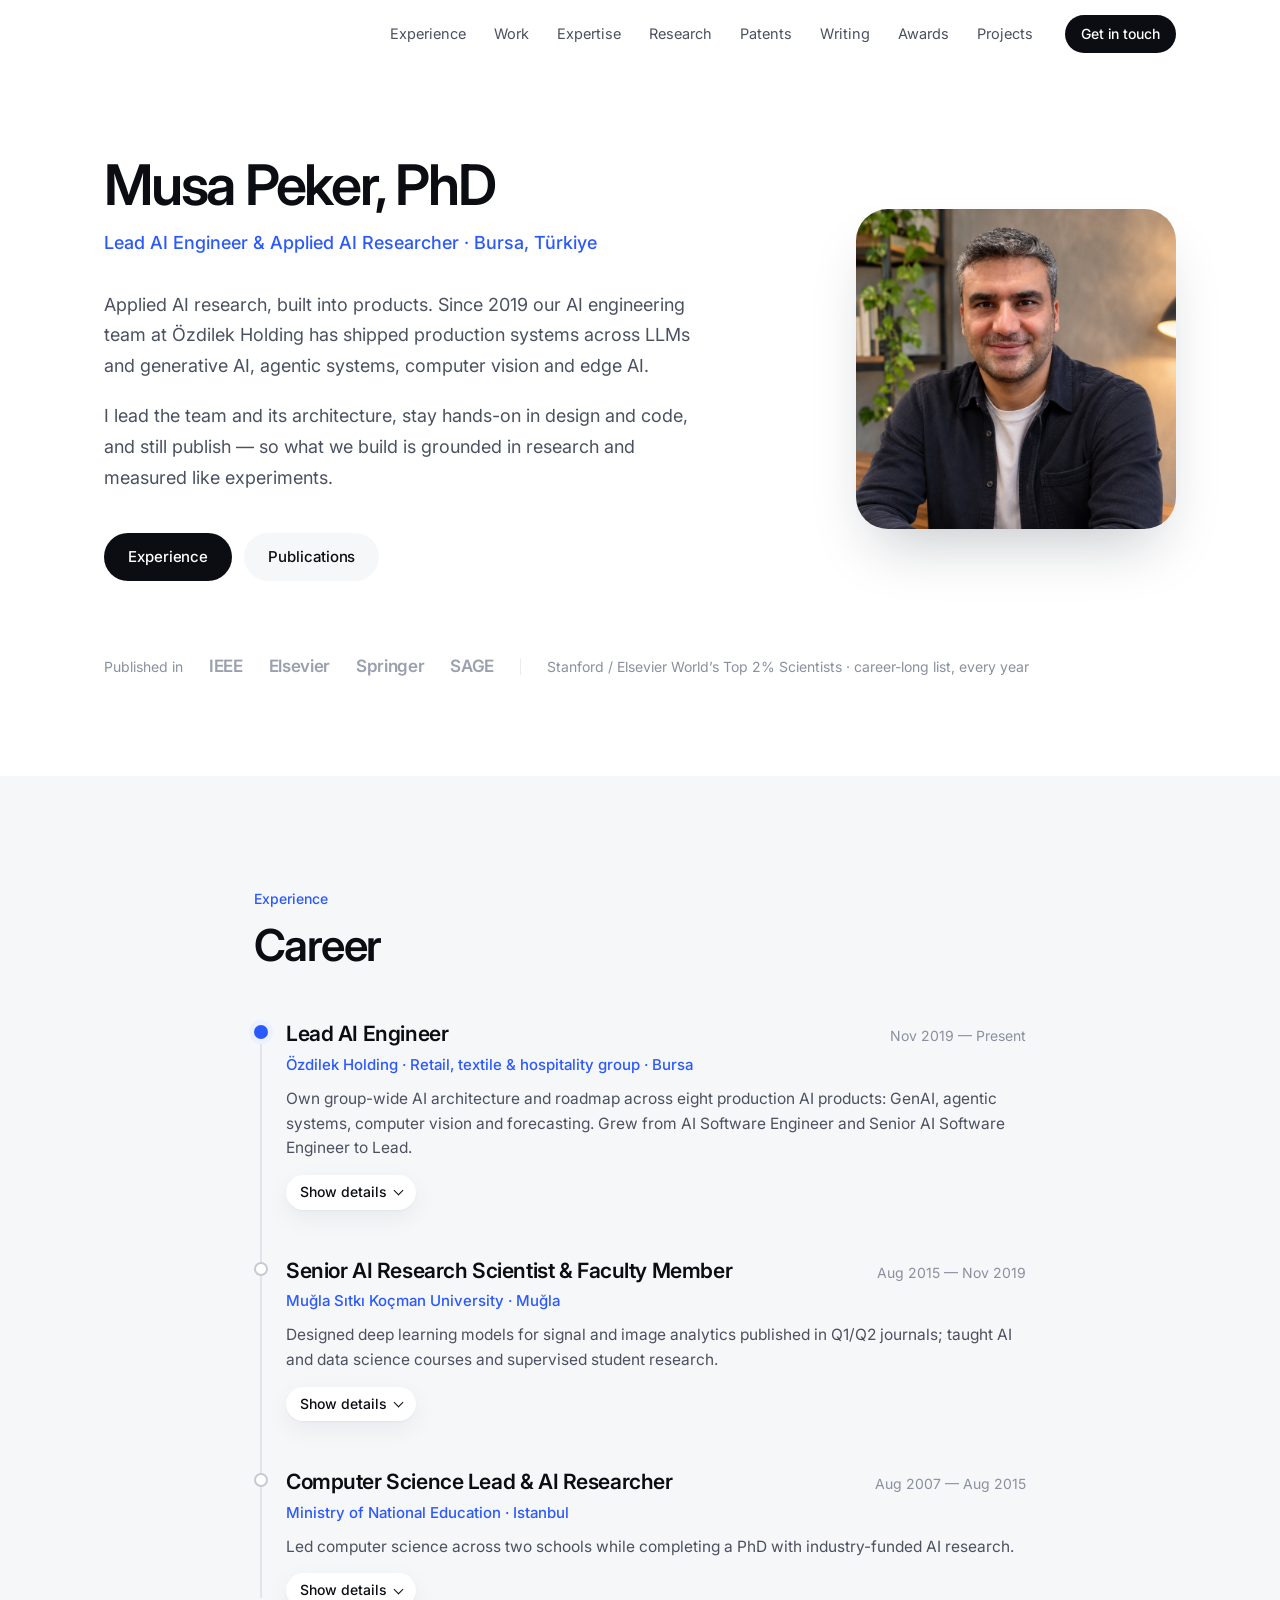
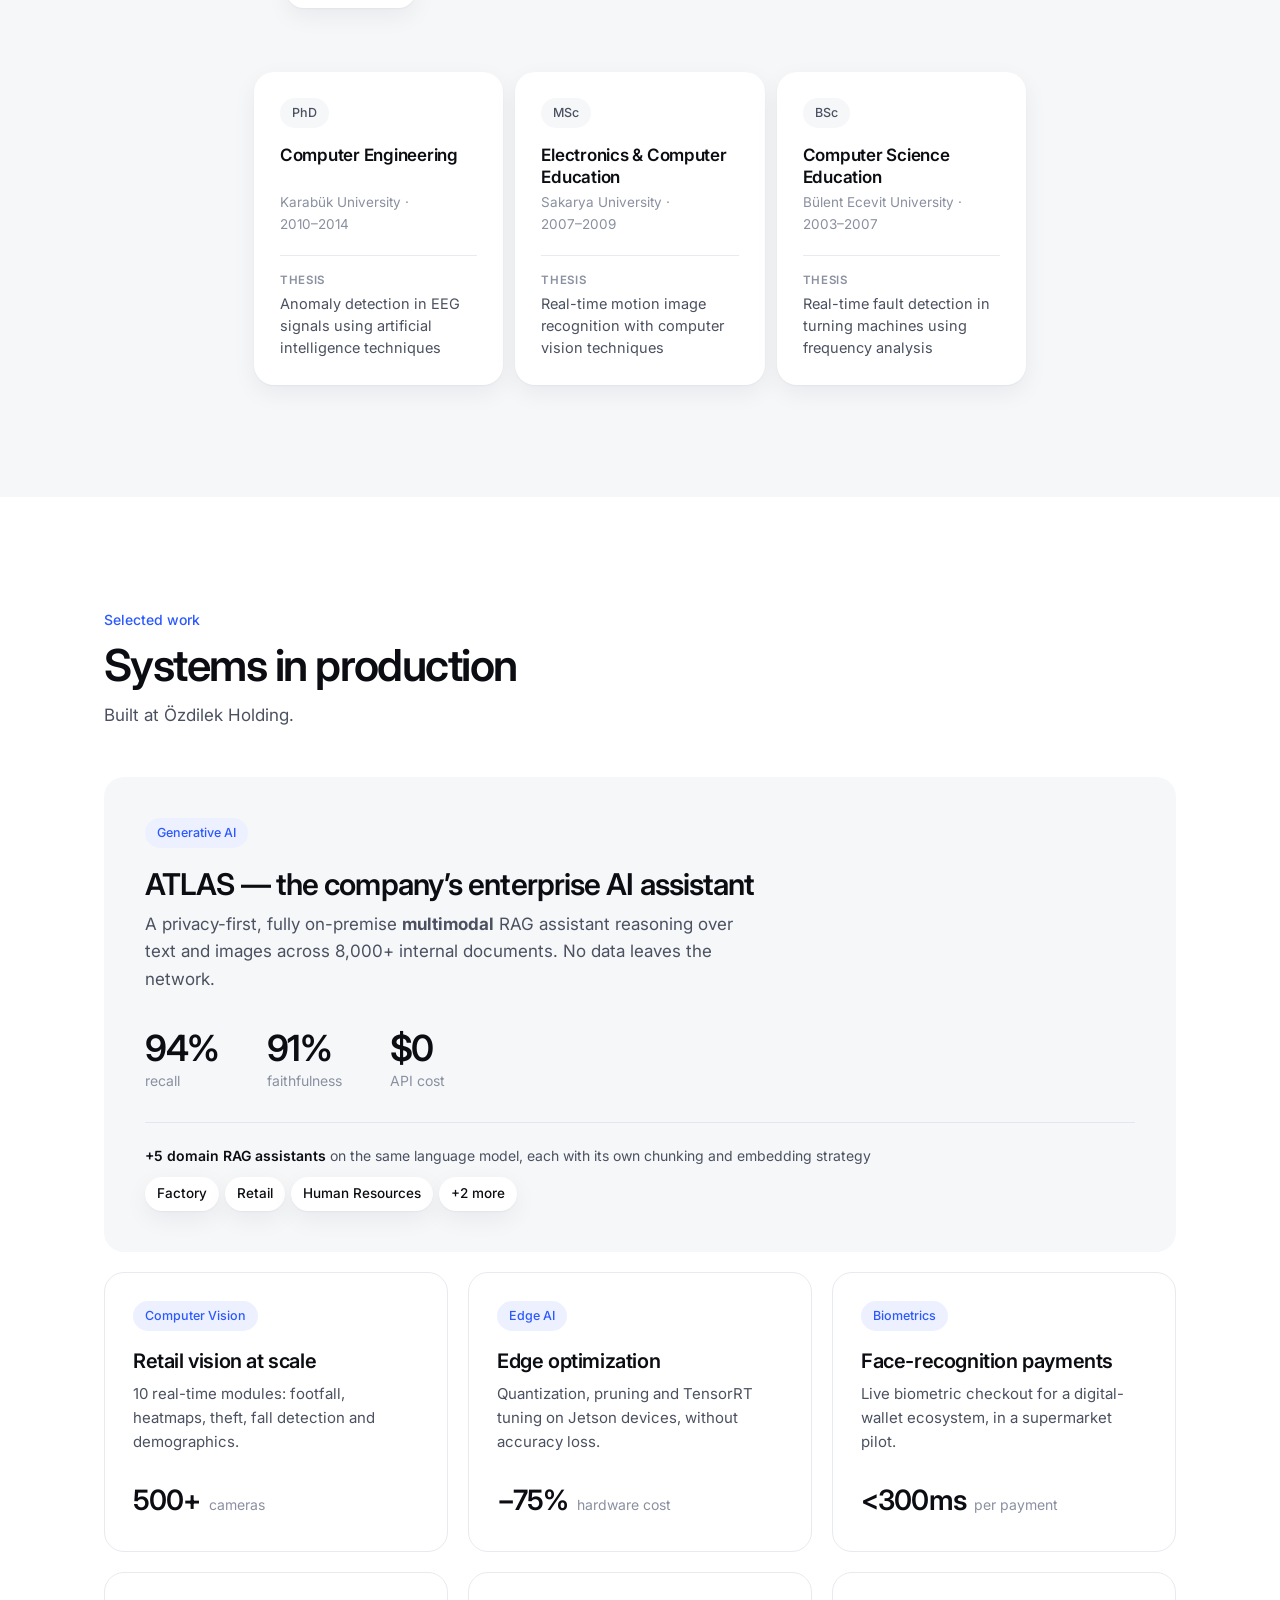
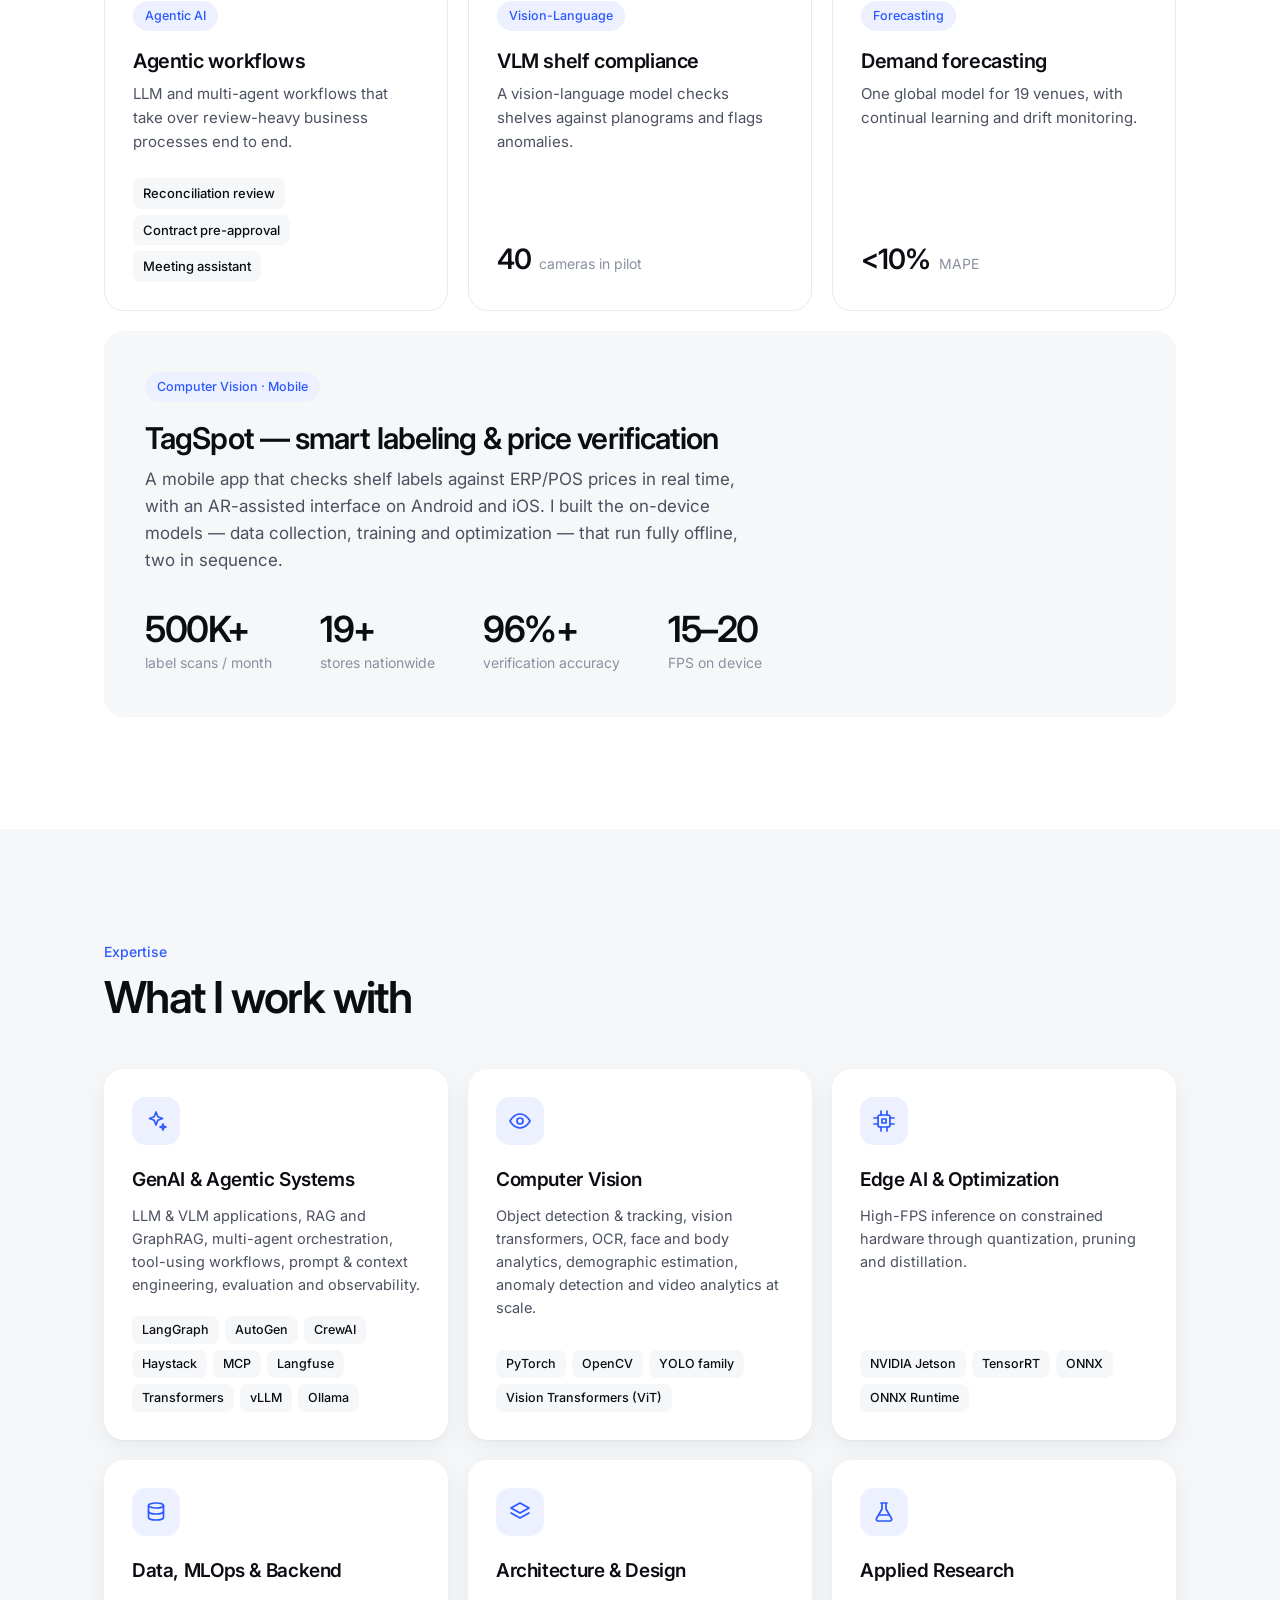
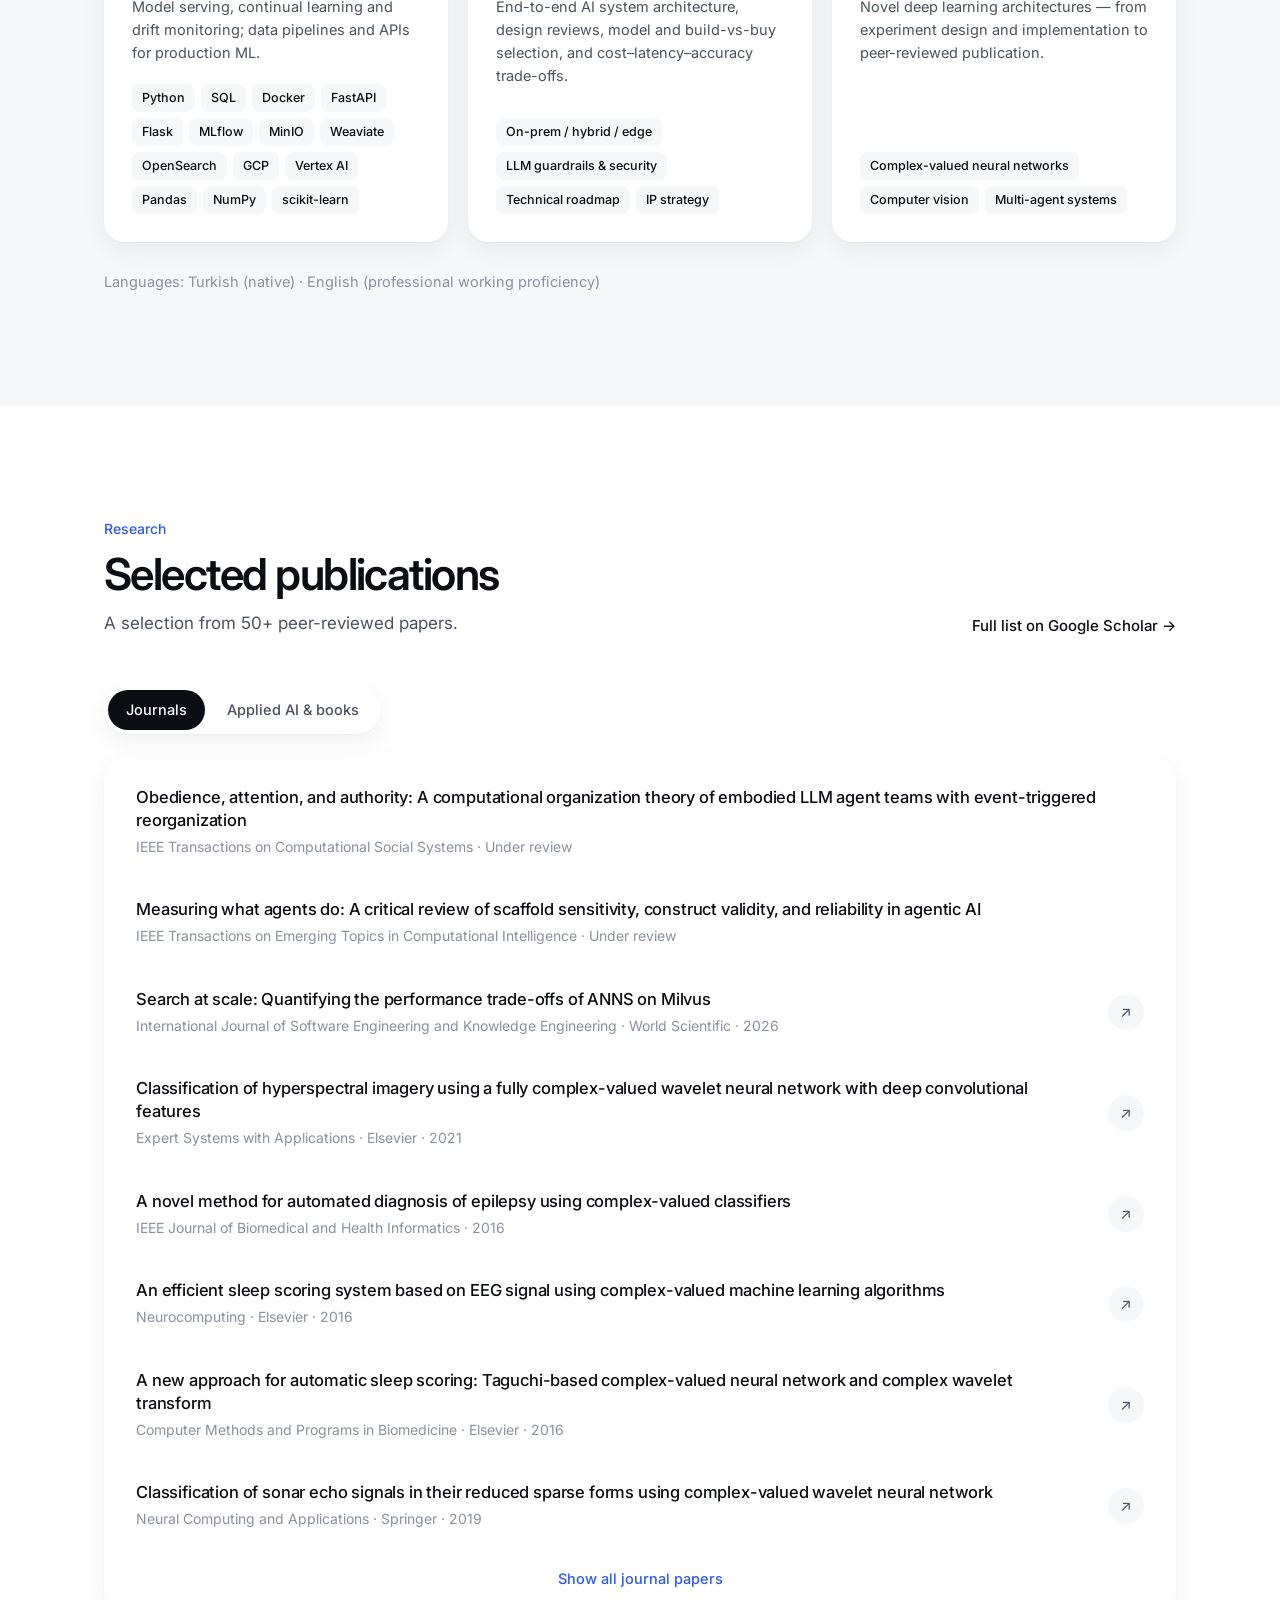
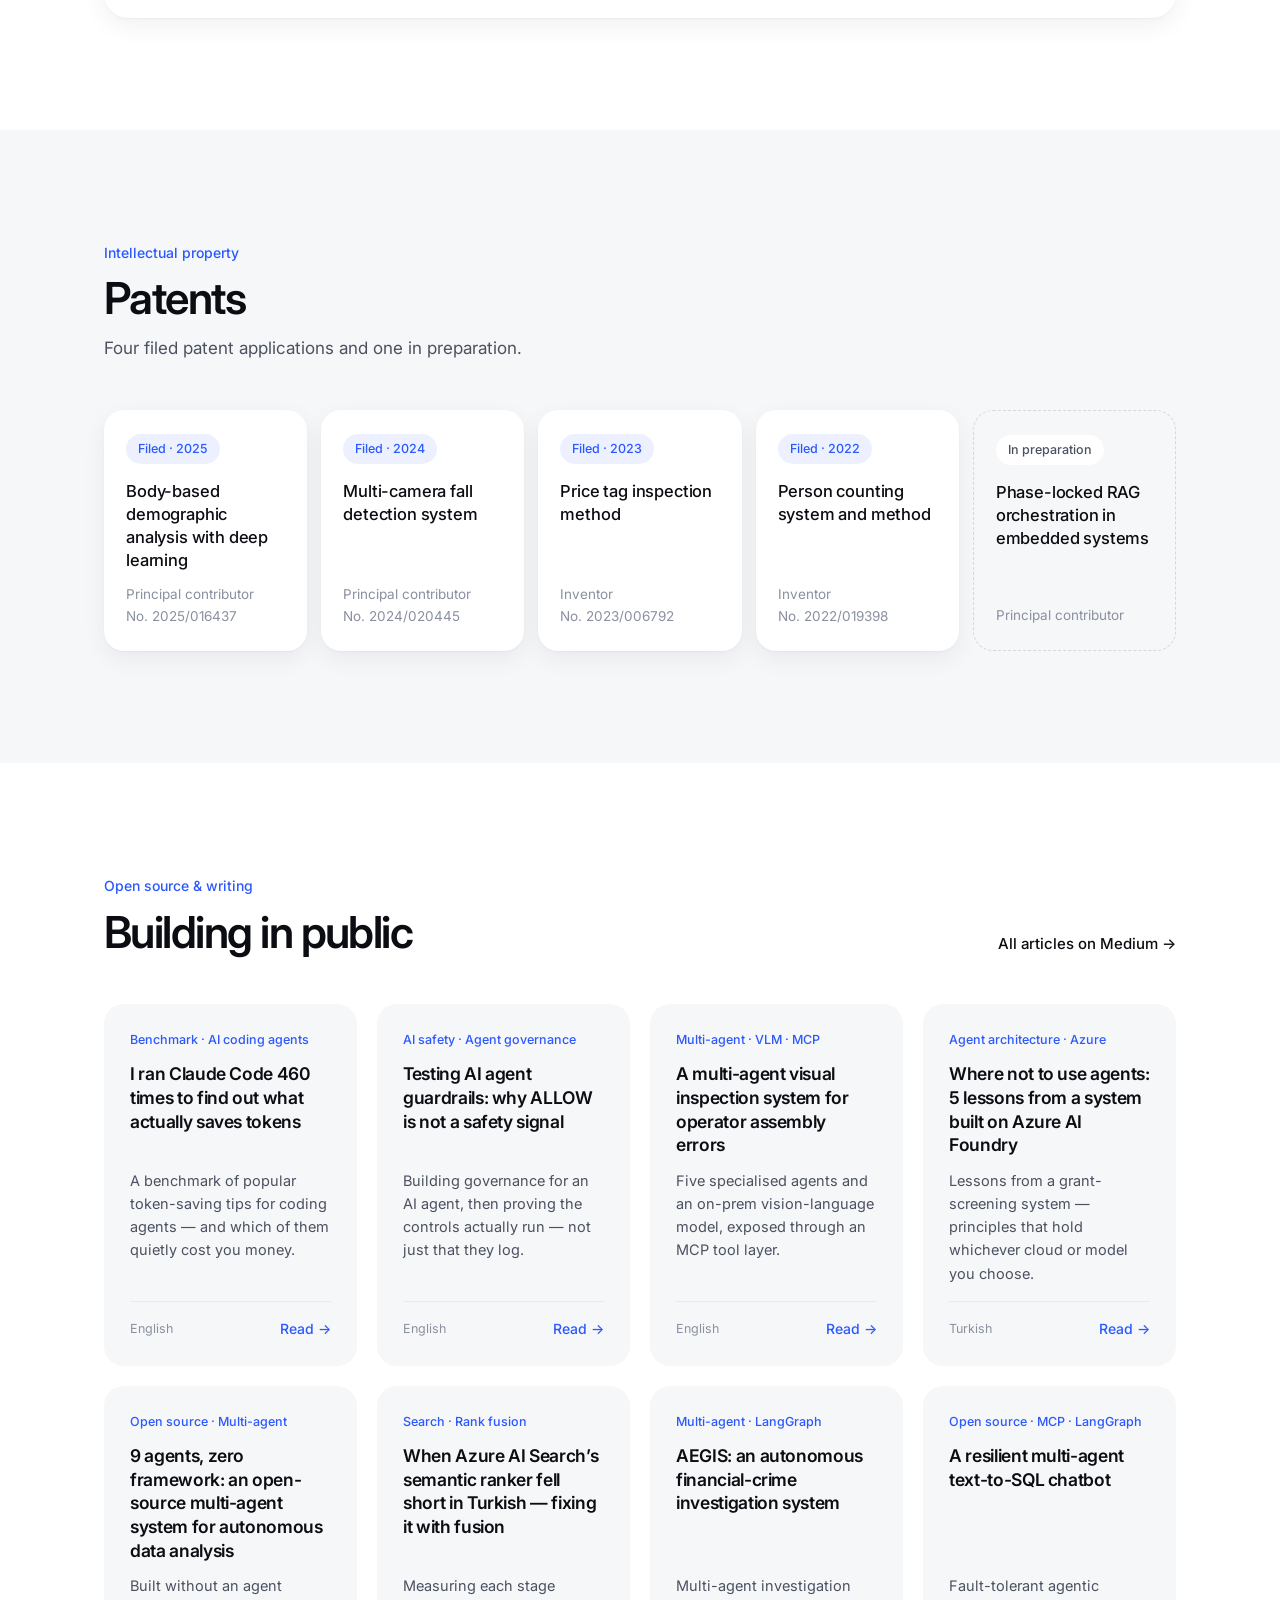
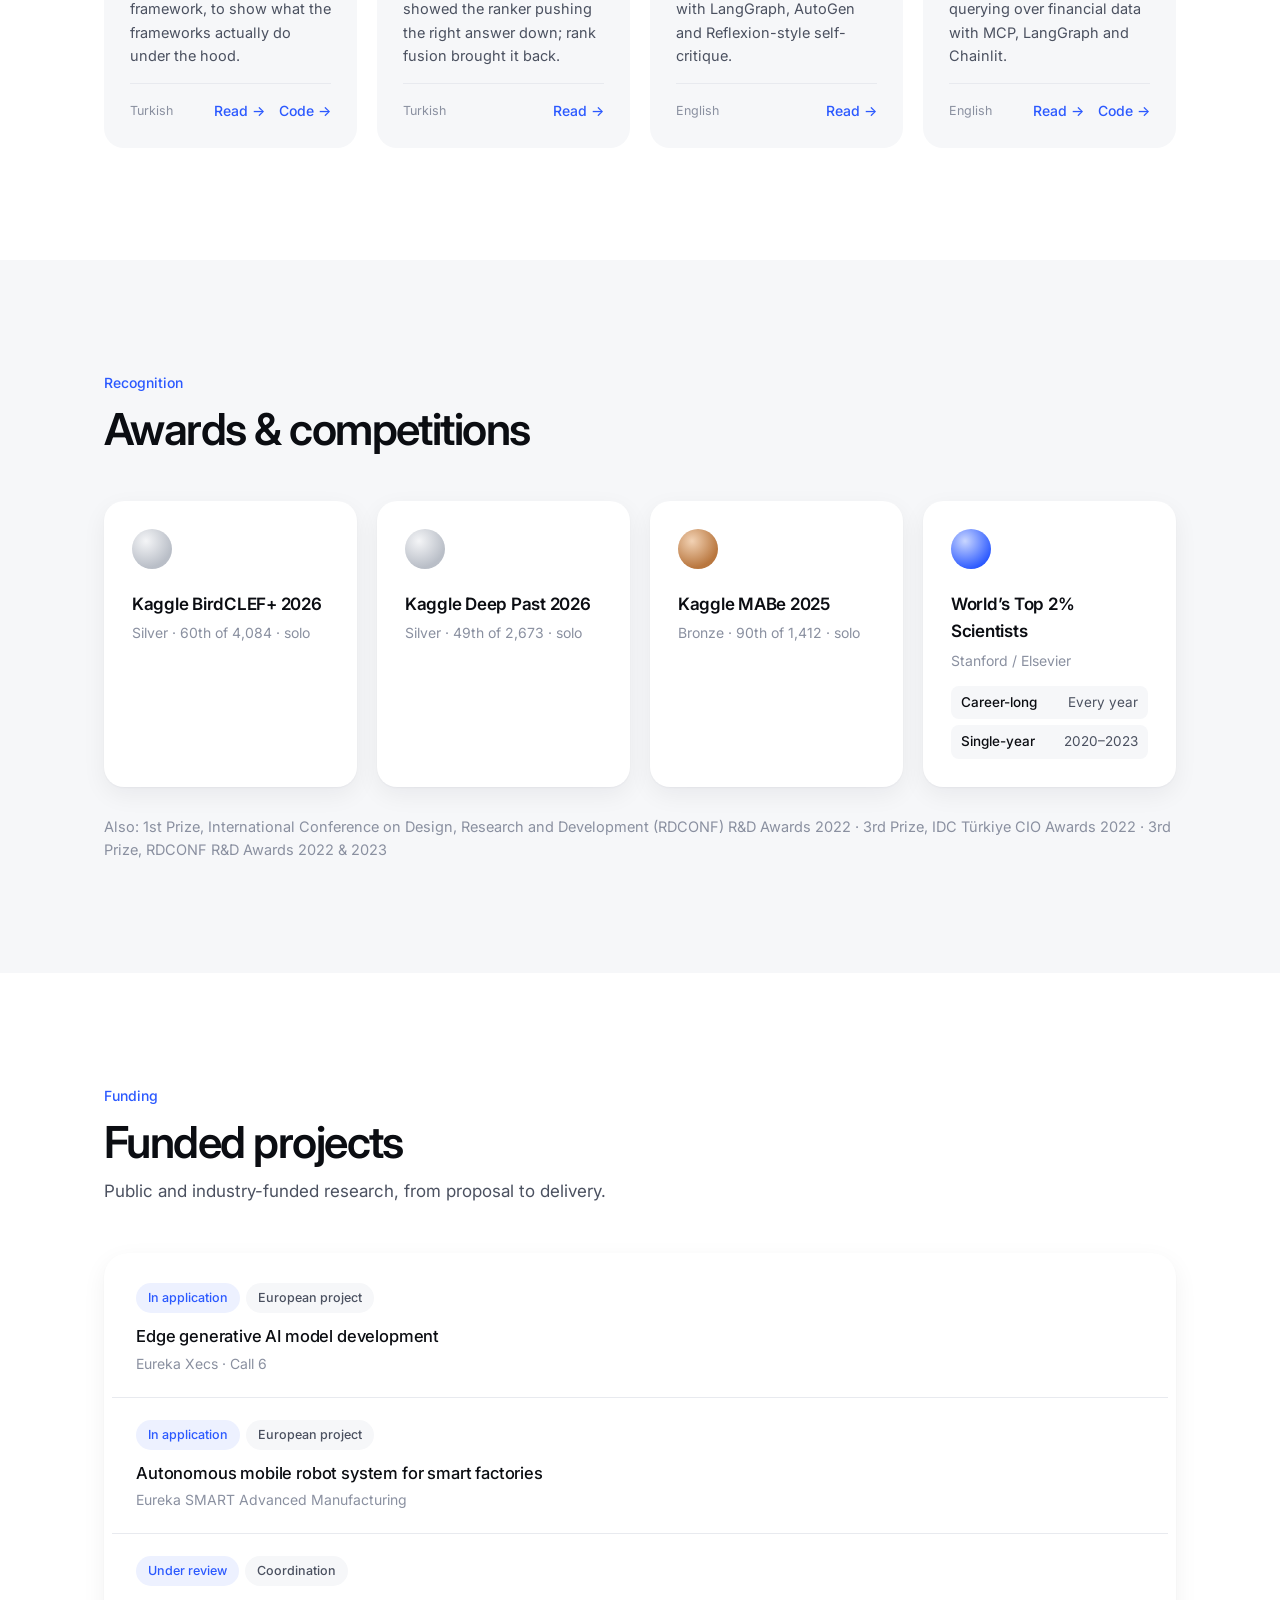
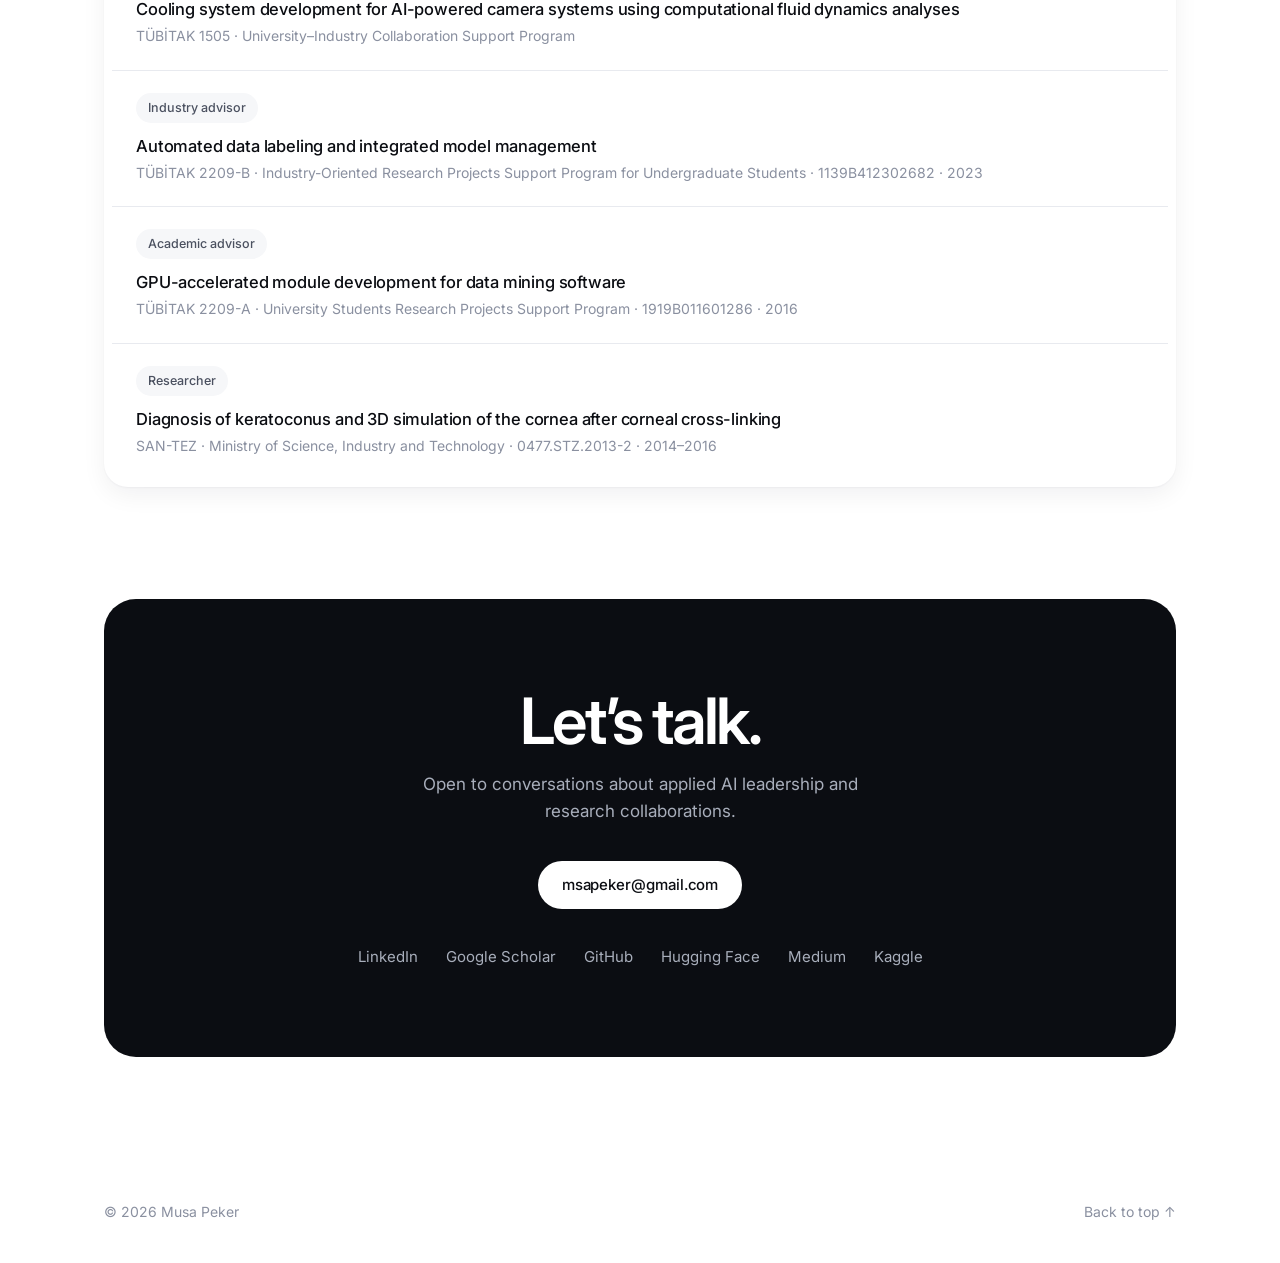
==== commit fe8f385f: "Reduce portrait size" ====
--- a/index.html
+++ b/index.html
@@ -15,7 +15,7 @@
 <link rel="preconnect" href="https://fonts.googleapis.com">
 <link rel="preconnect" href="https://fonts.gstatic.com" crossorigin>
 <link href="https://fonts.googleapis.com/css2?family=Inter:wght@400;500;600;700&display=swap" rel="stylesheet">
-<link rel="stylesheet" href="assets/css/style.css?v=20261115c">
+<link rel="stylesheet" href="assets/css/style.css?v=20261115d">
 <script type="application/ld+json">
 {
   "@context": "https://schema.org",
@@ -81,7 +81,7 @@
         </div>
       </div>
       <div class="hero__photo">
-        <img src="assets/img/portrait.jpg" width="420" height="420" alt="Musa Peker">
+        <img src="assets/img/portrait.jpg" width="320" height="320" alt="Musa Peker">
       </div>
     </div>
 
@@ -554,7 +554,7 @@
   </div>
 </footer>
 
-<script src="assets/js/main.js?v=20261115c" defer></script>
+<script src="assets/js/main.js?v=20261115d" defer></script>
 <script data-goatcounter="https://mpeker.goatcounter.com/count" async src="https://gc.zgo.at/count.js"></script>
 </body>
 </html>
--- a/assets/css/style.css
+++ b/assets/css/style.css
@@ -73,7 +73,7 @@
 /* Hero */
 .hero { padding: 88px 0 96px; }
 .hero__inner { display: grid; grid-template-columns: minmax(0, 1fr) 440px; gap: 72px; align-items: center; }
-.hero__inner:has(.hero__photo) { grid-template-columns: minmax(0, 1fr) 420px; }
+.hero__inner:has(.hero__photo) { grid-template-columns: minmax(0, 1fr) 320px; }
 .hero__text { max-width: 720px; }
 .hero__photo { position: relative; }
 .hero__photo img {
@@ -315,7 +315,7 @@
 /* Responsive */
 @media (max-width: 960px) {
   .hero__inner, .hero__inner:has(.hero__photo) { grid-template-columns: 1fr; gap: 48px; }
-  .hero__photo { max-width: 400px; }
+  .hero__photo { max-width: 320px; }
   .grid { grid-template-columns: repeat(2, 1fr); }
   .card--wide { grid-column: span 2; }
   .posts { grid-template-columns: repeat(2, minmax(0, 1fr)); }
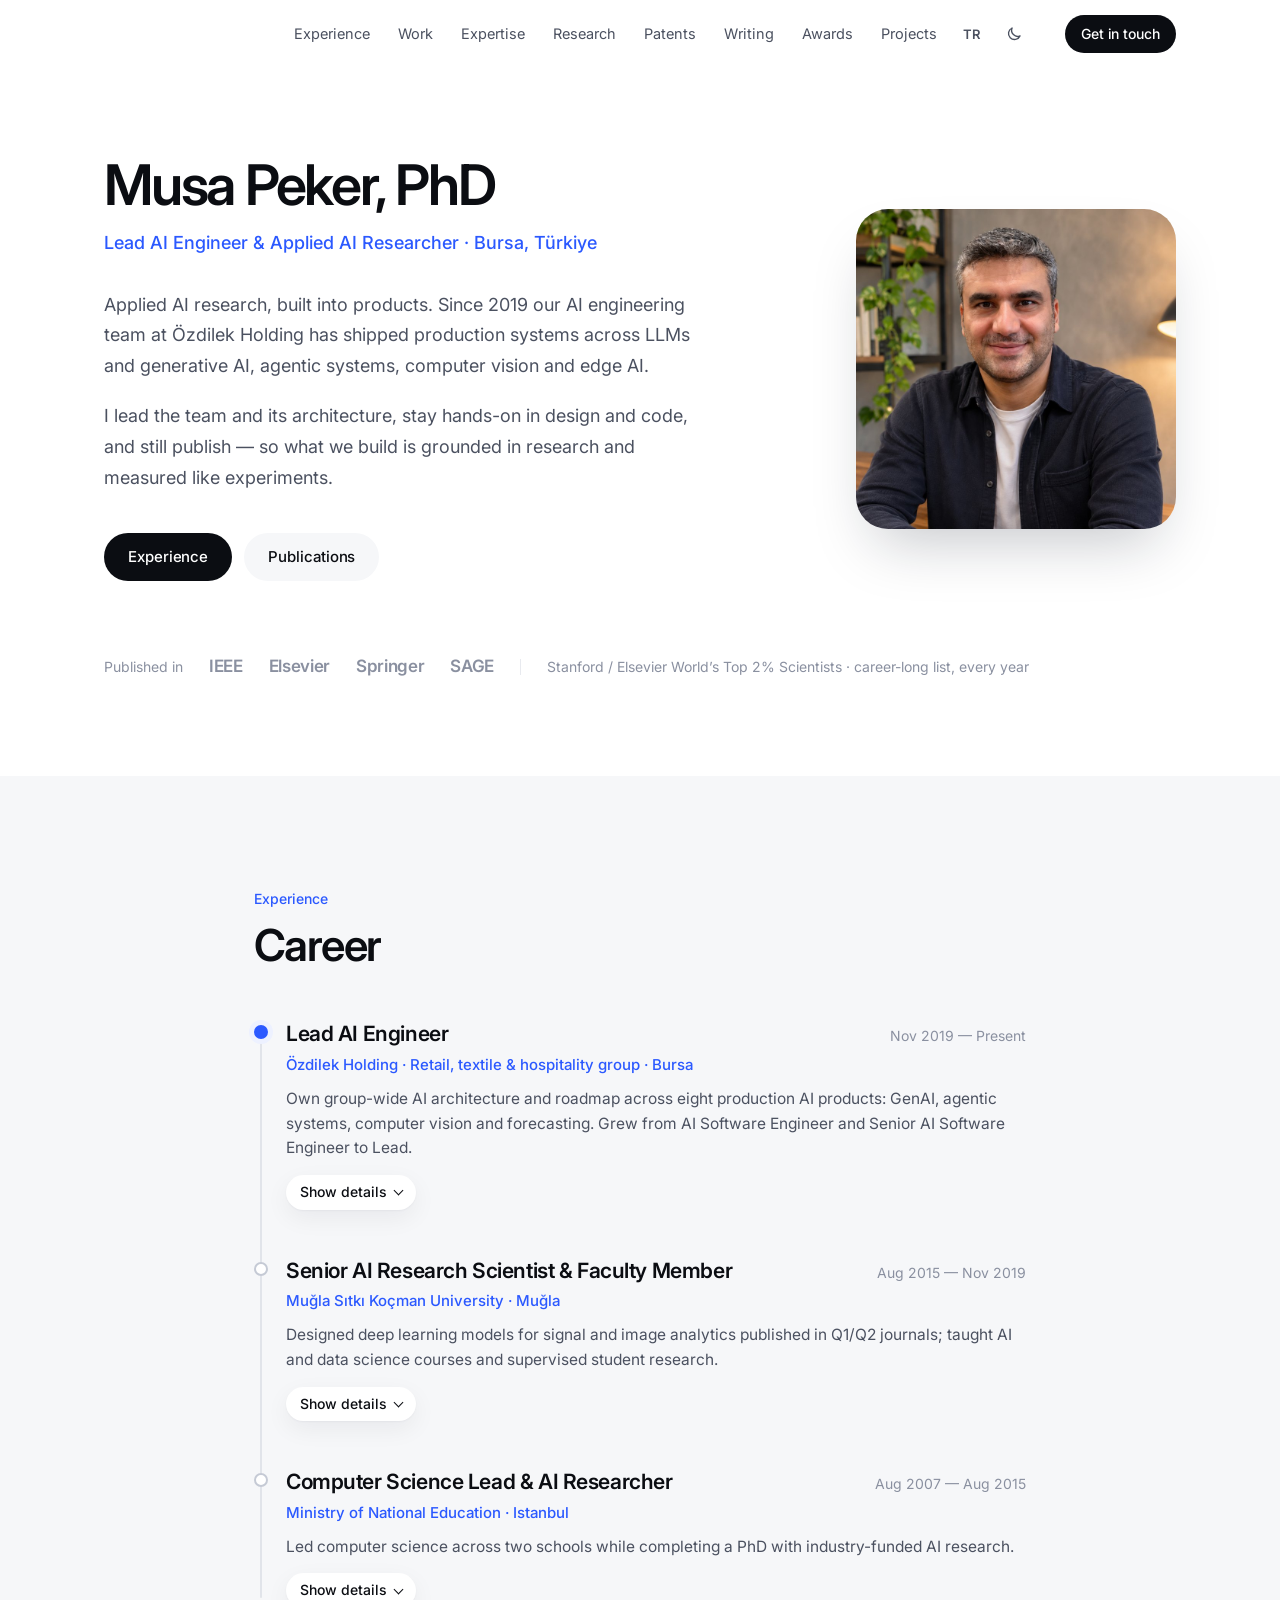
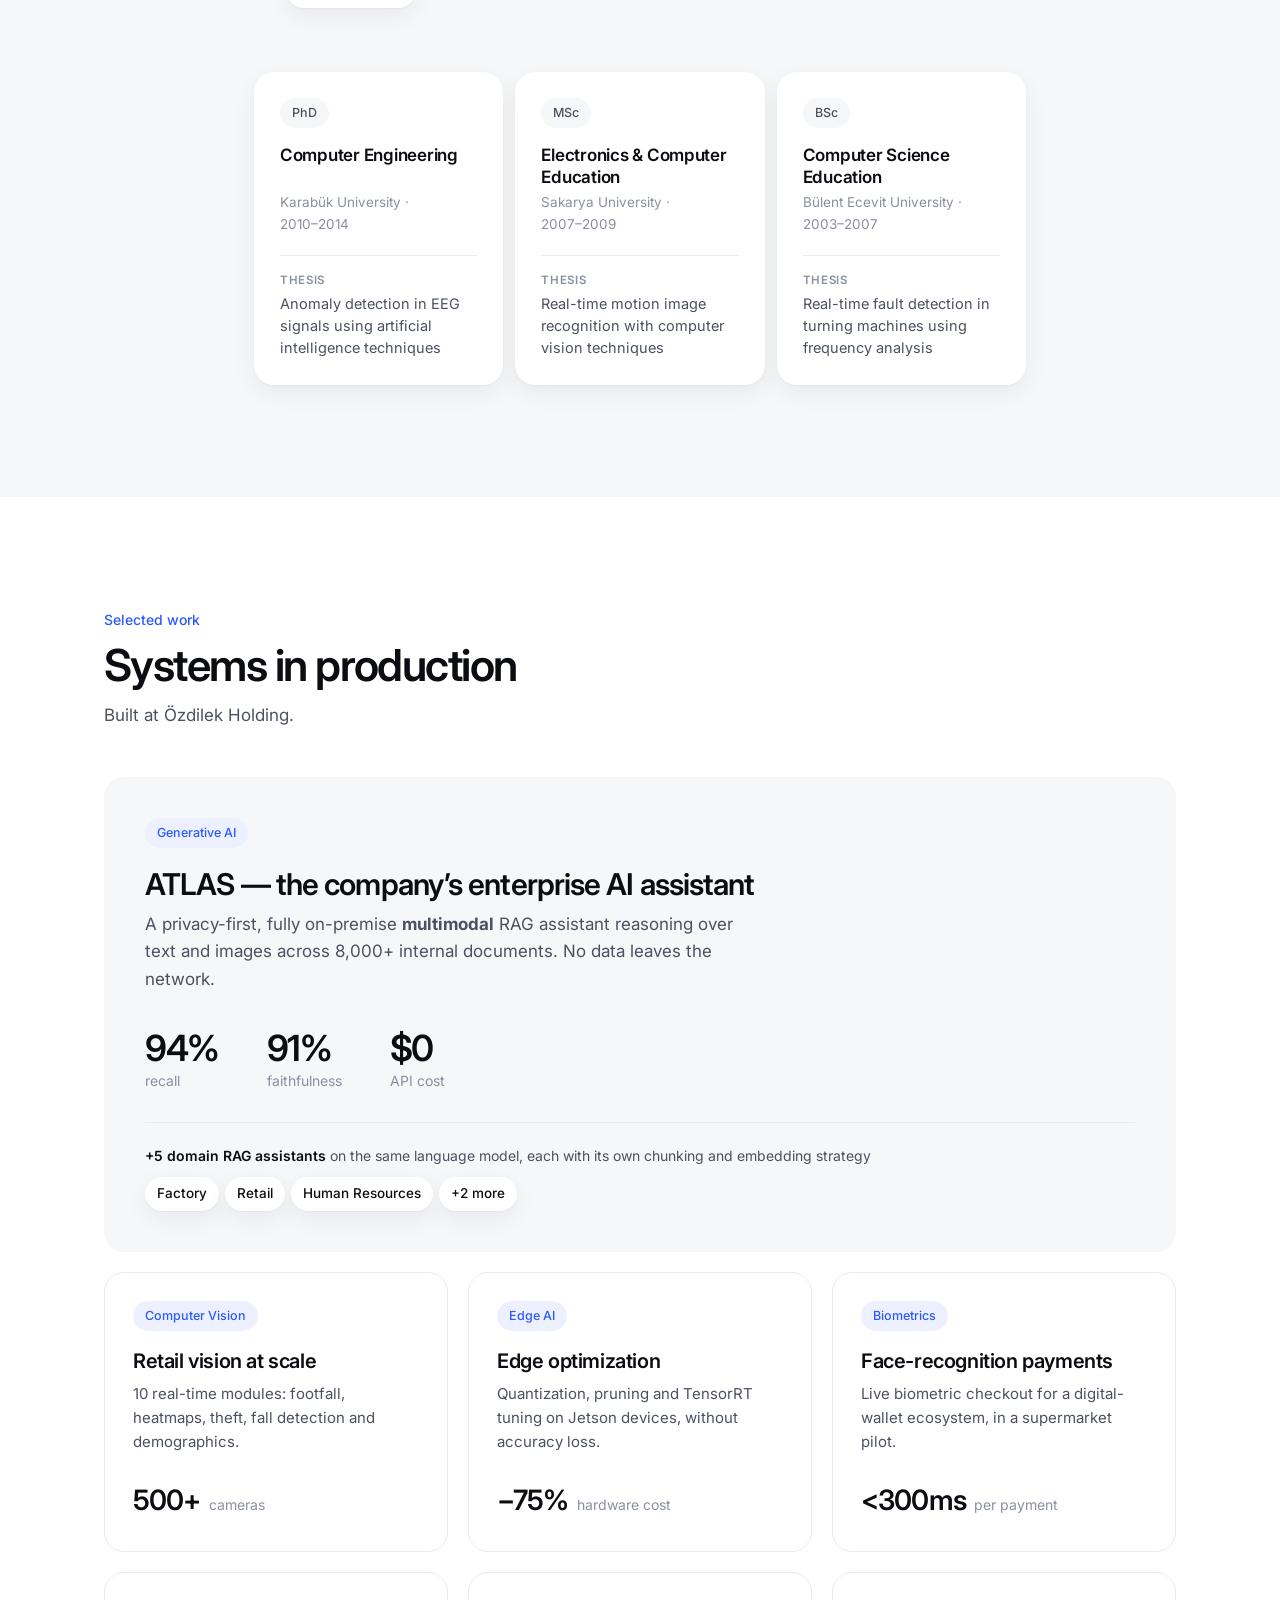
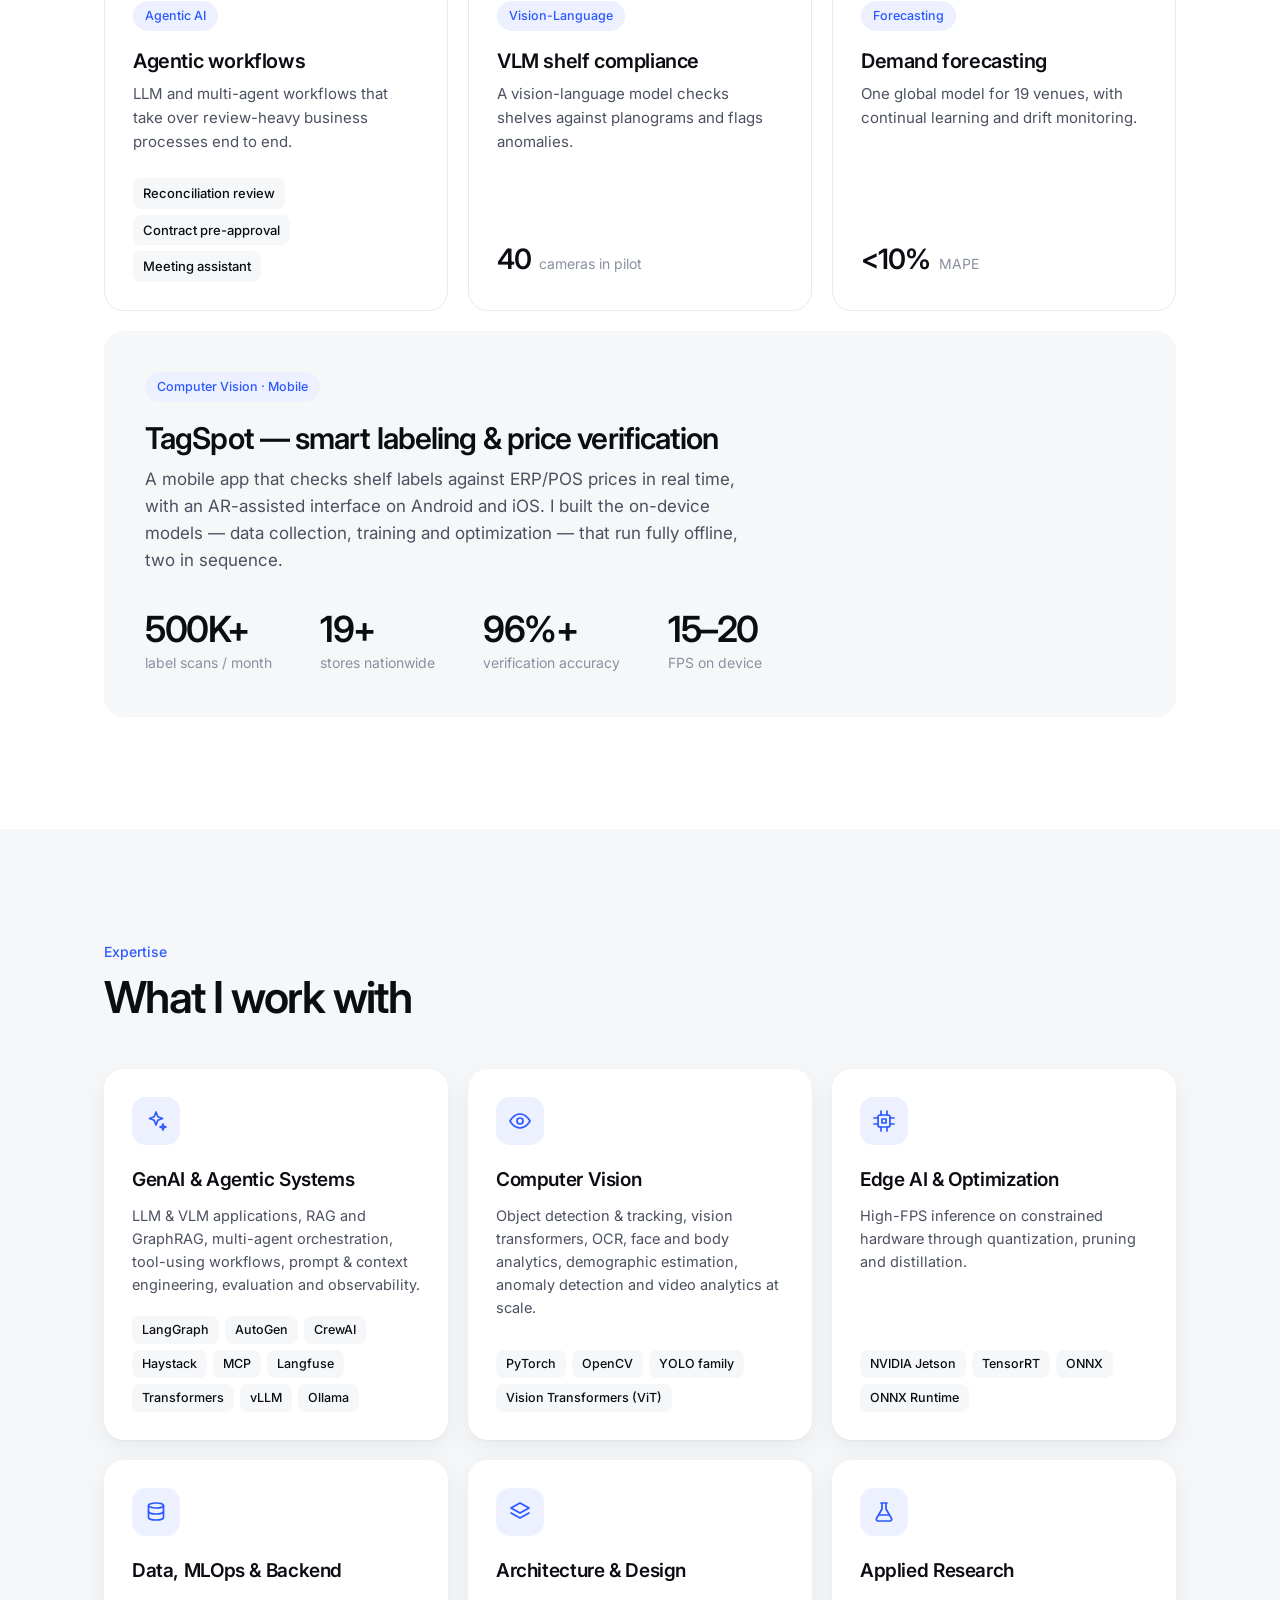
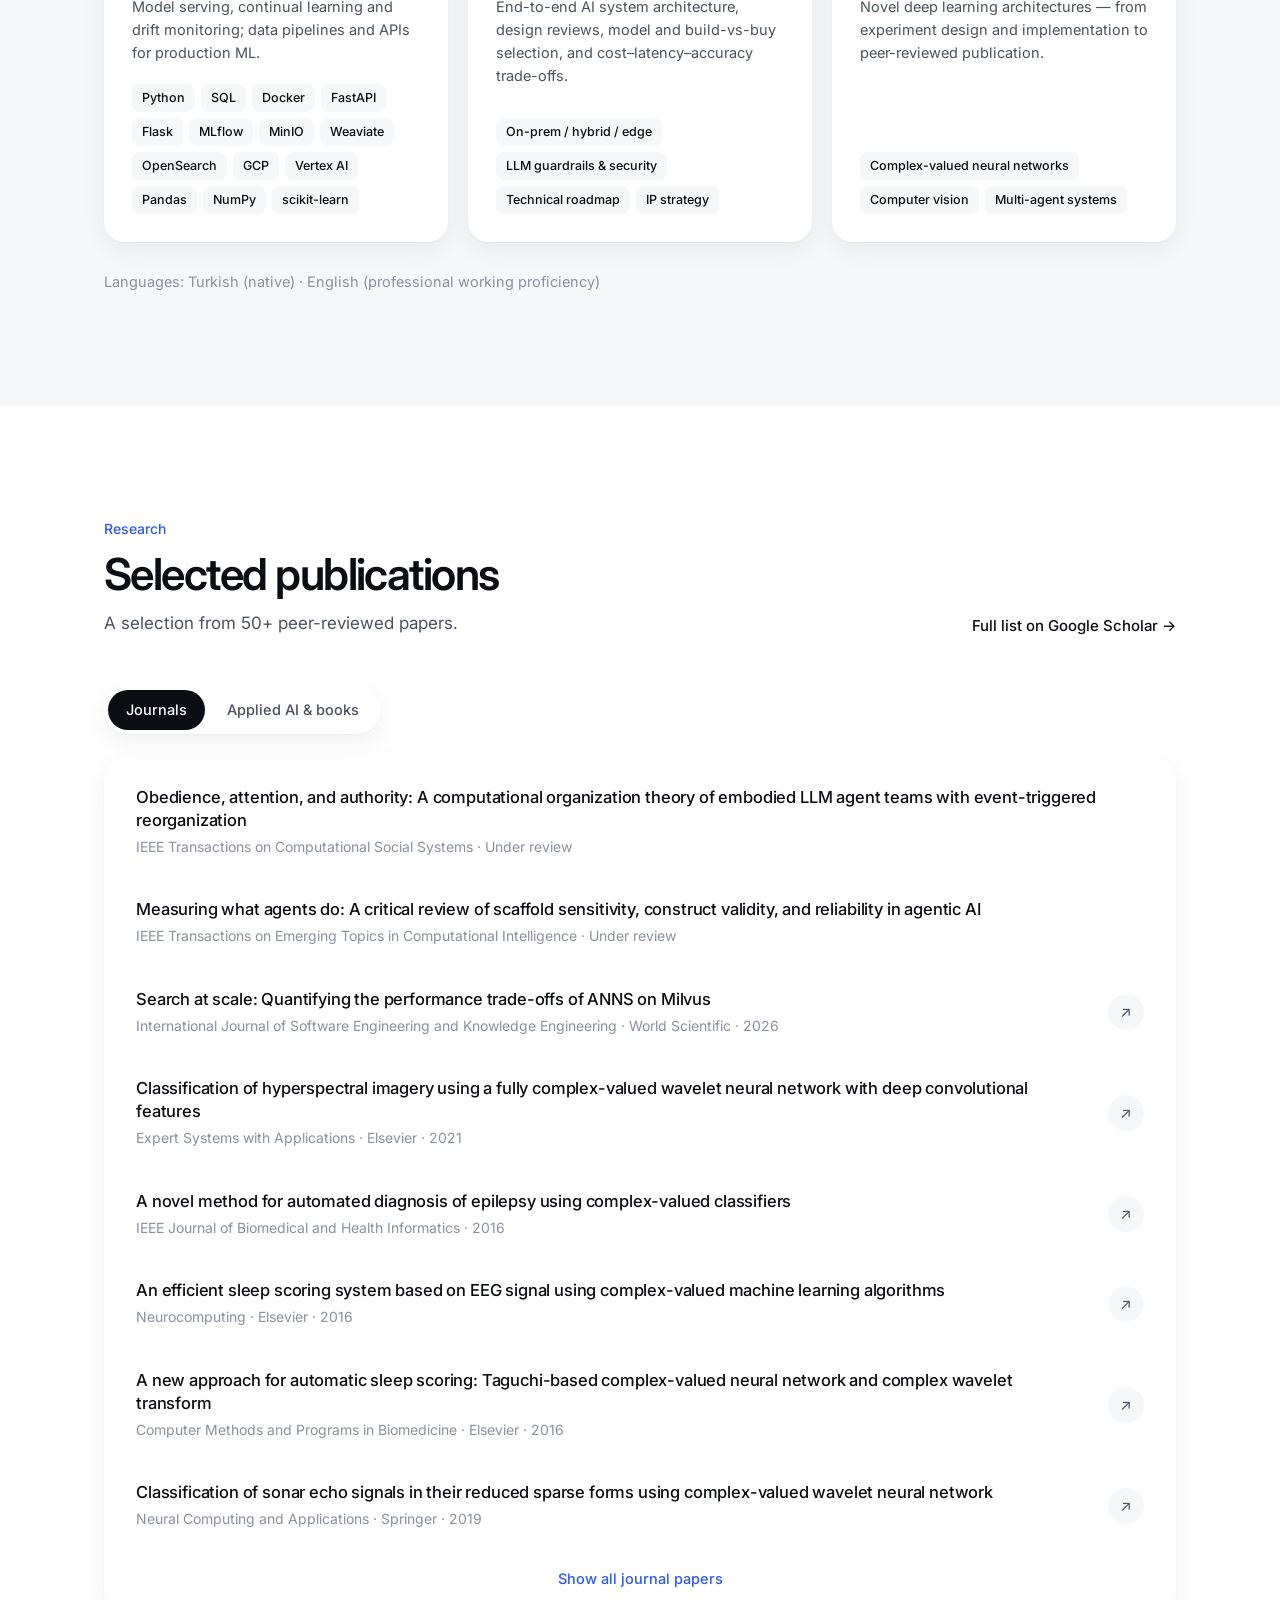
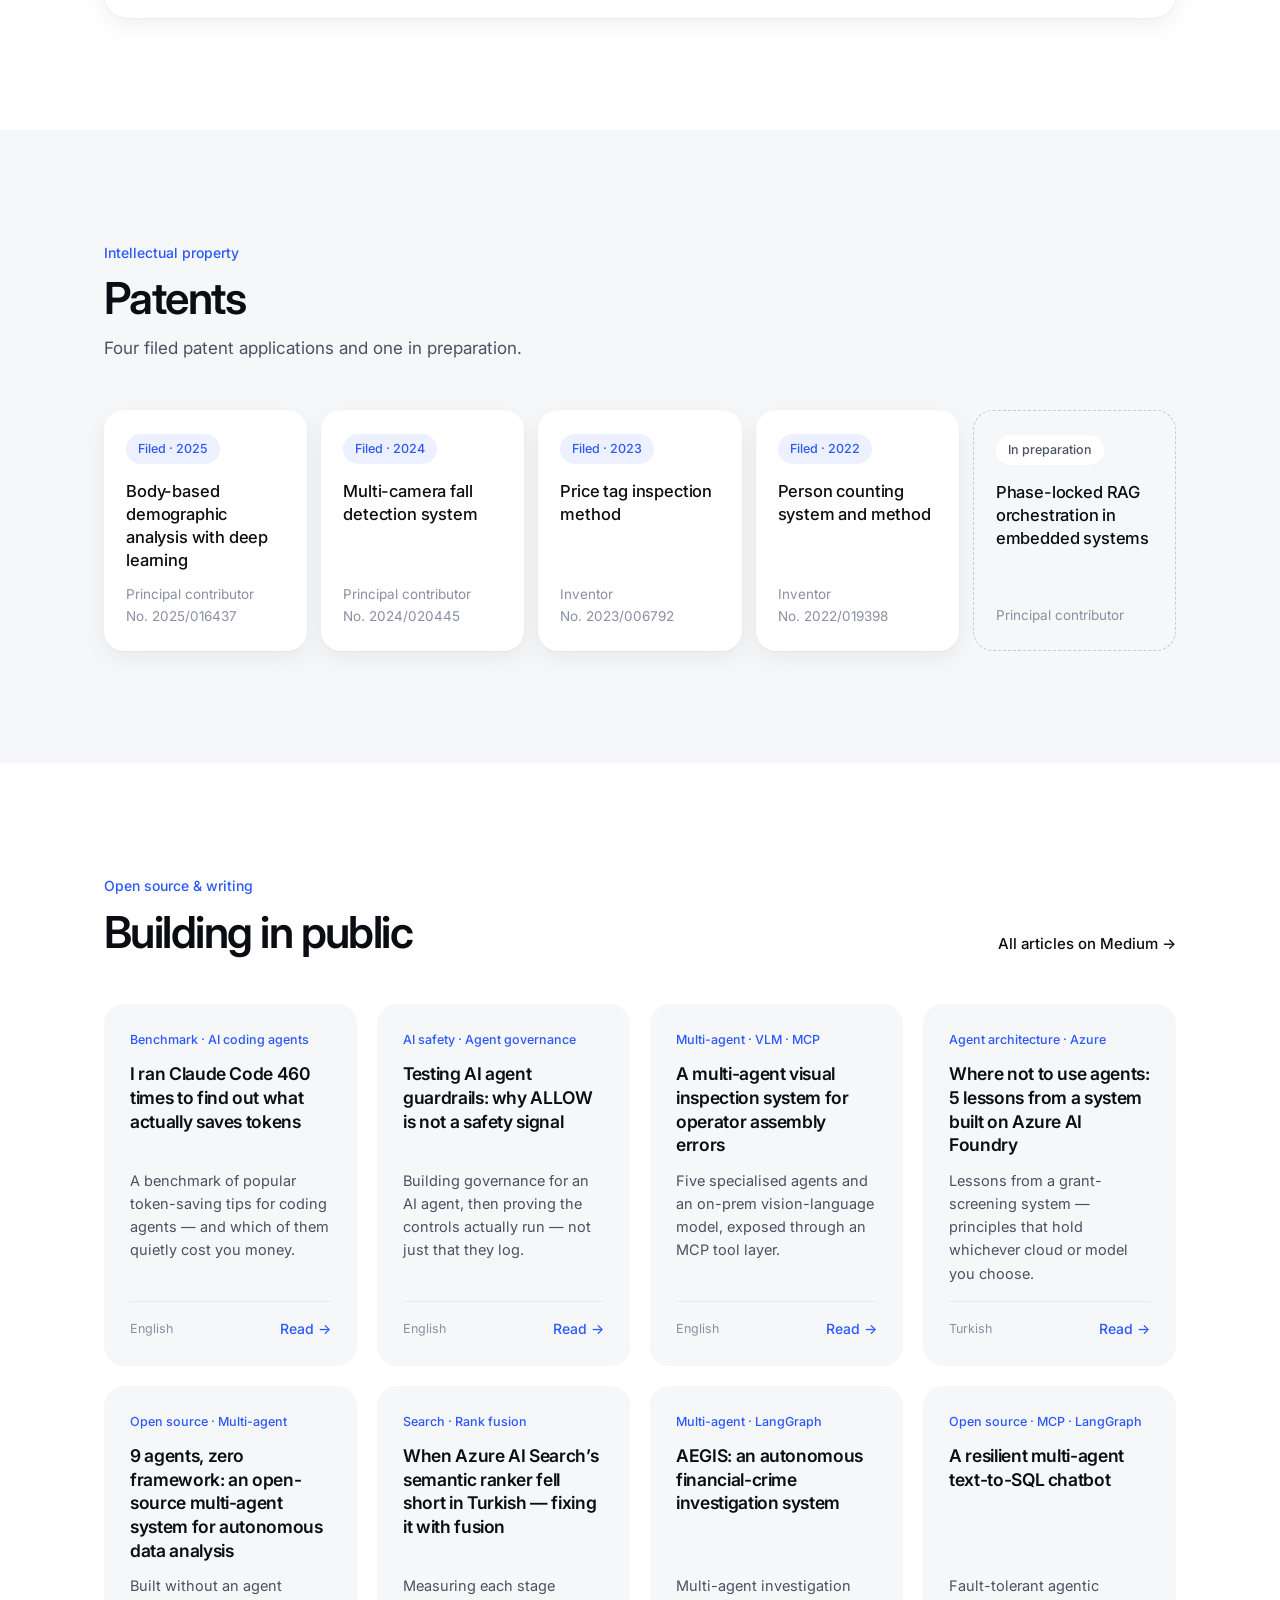
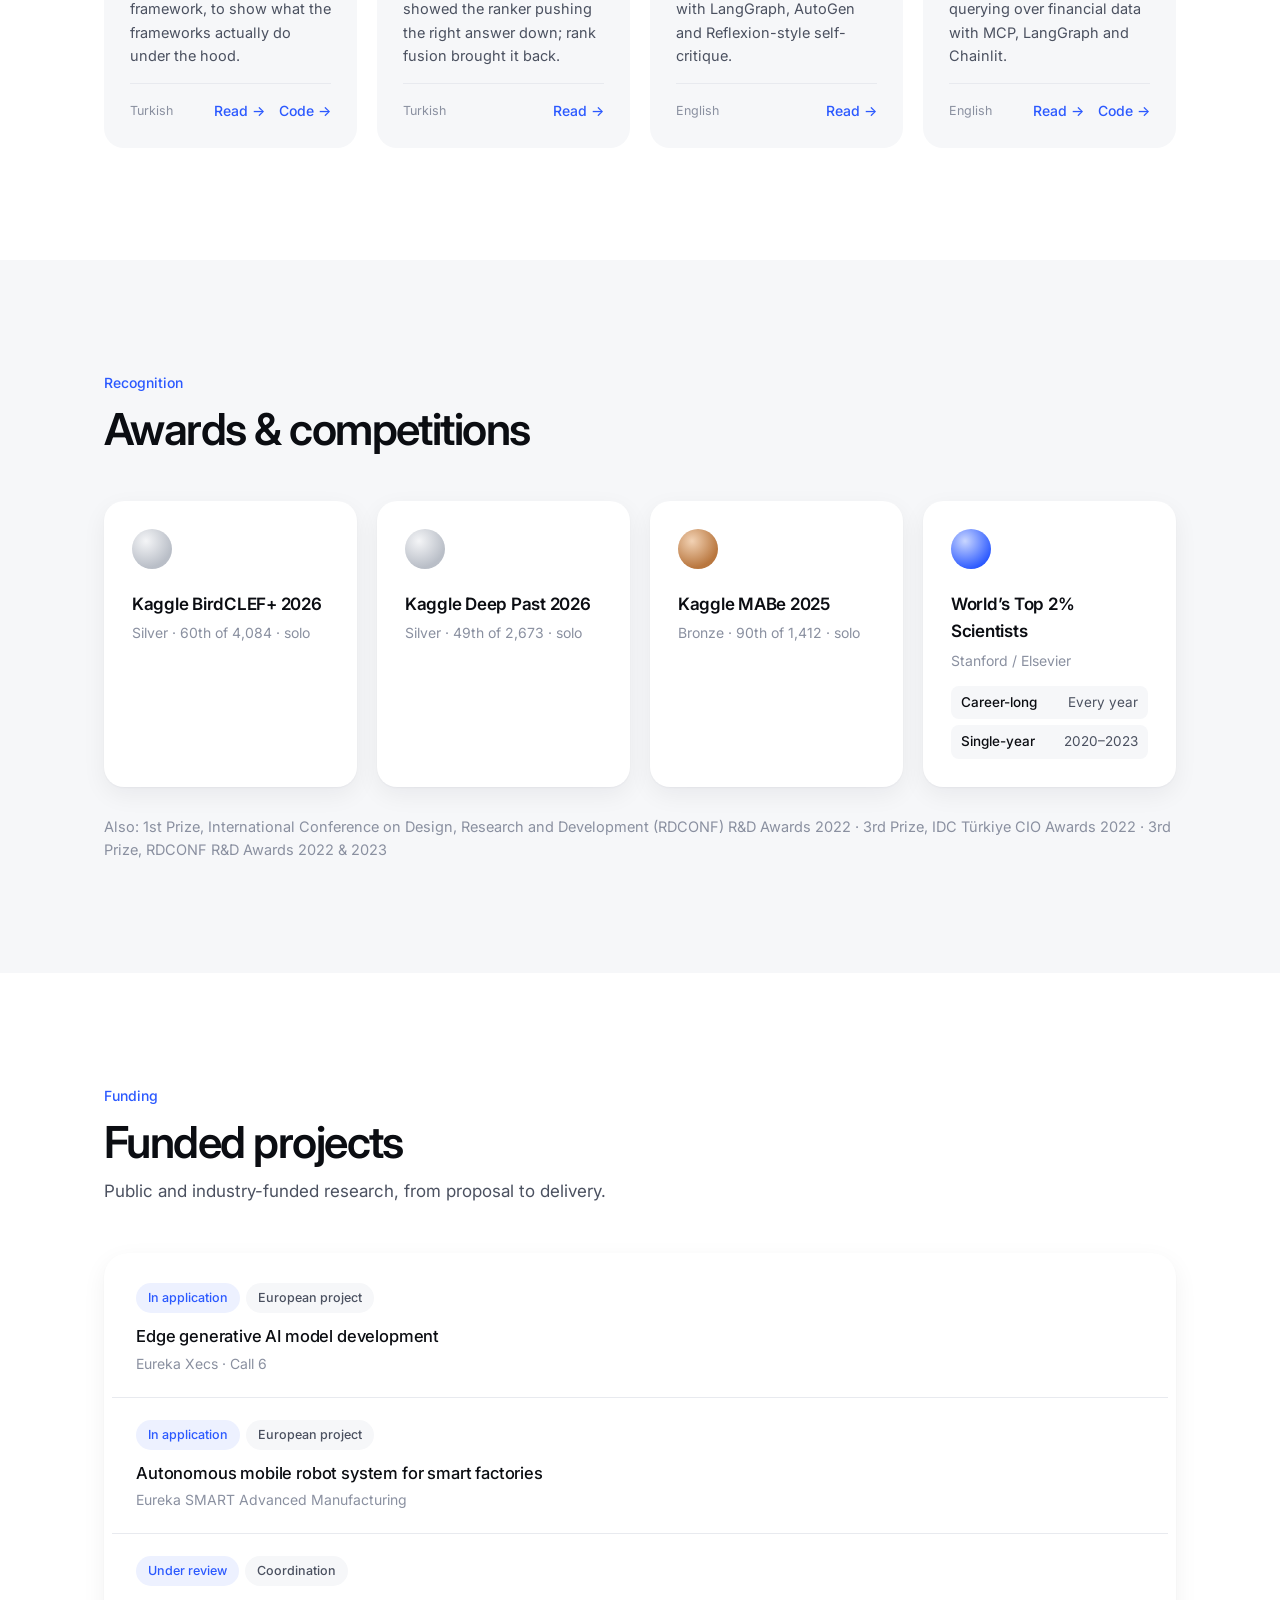
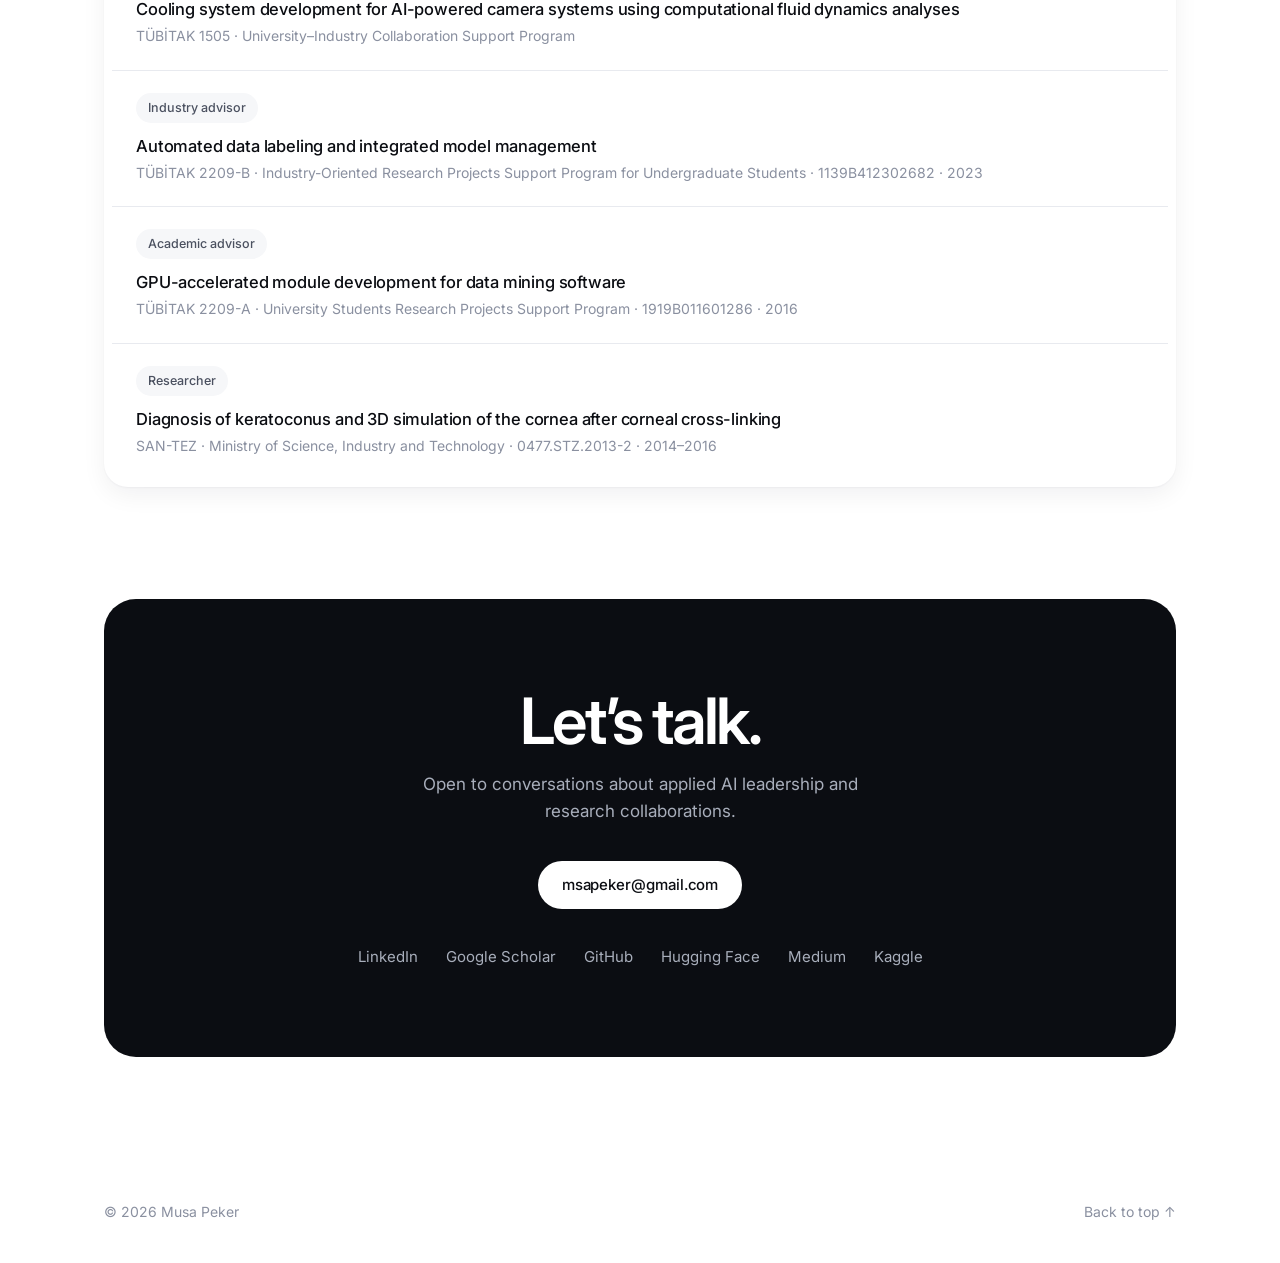
==== commit e76c8c06: "Add Turkish version and dark mode" ====
--- a/index.html
+++ b/index.html
@@ -9,13 +9,22 @@
 <meta name="robots" content="noindex, nofollow">
 <meta property="og:type" content="profile">
 <meta property="og:title" content="Musa Peker, PhD — Lead AI Engineer &amp; Applied AI Researcher">
-<meta property="og:description" content="Building AI that ships. Researching what makes it work.">
+<meta property="og:description" content="Lead AI Engineer and applied AI researcher: LLMs and generative AI, agentic systems, computer vision and edge AI.">
 <meta name="theme-color" content="#ffffff">
 <link rel="icon" href="data:image/svg+xml,%3Csvg xmlns='http://www.w3.org/2000/svg' viewBox='0 0 64 64'%3E%3Crect width='64' height='64' rx='16' fill='%230B0D12'/%3E%3Ctext x='32' y='42' font-family='Arial,sans-serif' font-weight='700' font-size='26' fill='white' text-anchor='middle'%3EMP%3C/text%3E%3C/svg%3E">
 <link rel="preconnect" href="https://fonts.googleapis.com">
 <link rel="preconnect" href="https://fonts.gstatic.com" crossorigin>
 <link href="https://fonts.googleapis.com/css2?family=Inter:wght@400;500;600;700&display=swap" rel="stylesheet">
-<link rel="stylesheet" href="assets/css/style.css?v=20261115d">
+<script>
+  // Apply the saved or system theme before first paint
+  (function () {
+    var t;
+    try { t = localStorage.getItem('theme'); } catch (e) {}
+    if (t !== 'light' && t !== 'dark') t = window.matchMedia('(prefers-color-scheme: dark)').matches ? 'dark' : 'light';
+    document.documentElement.setAttribute('data-theme', t);
+  })();
+</script>
+<link rel="stylesheet" href="assets/css/style.css?v=20261115e">
 <script type="application/ld+json">
 {
   "@context": "https://schema.org",
@@ -52,8 +61,15 @@
       <a href="#awards">Awards</a>
       <a href="#projects">Projects</a>
     </nav>
+    <div class="nav__tools">
+      <a class="nav__tool lang-switch" href="tr/" hreflang="tr" lang="tr" title="Türkçe">TR</a>
+      <button class="nav__tool theme-toggle" type="button" aria-label="Switch dark or light theme" title="Switch theme">
+        <svg class="i-moon" viewBox="0 0 24 24" aria-hidden="true"><path d="M20 14.5A8 8 0 0 1 9.5 4a8 8 0 1 0 10.5 10.5z"/></svg>
+        <svg class="i-sun" viewBox="0 0 24 24" aria-hidden="true"><circle cx="12" cy="12" r="4"/><path d="M12 2v2M12 20v2M4.9 4.9l1.4 1.4M17.7 17.7l1.4 1.4M2 12h2M20 12h2M4.9 19.1l1.4-1.4M17.7 6.3l1.4-1.4"/></svg>
+      </button>
+    </div>
     <a class="btn btn--dark btn--sm" href="#contact">Get in touch</a>
-    <button class="menu-btn" type="button" aria-label="Open menu" aria-expanded="false" aria-controls="nav-links"><span></span><span></span></button>
+    <button class="menu-btn" type="button" aria-label="Open menu" data-label-open="Open menu" data-label-close="Close menu" aria-expanded="false" aria-controls="nav-links"><span></span><span></span></button>
   </div>
 </header>
 
@@ -352,7 +368,7 @@
             <div><h4>A comparative study on classification of sleep stage based on EEG signals using feature selection and classification algorithms</h4><p>Journal of Medical Systems · Springer · 2014</p></div><span class="arrow">↗</span>
           </a>
         </div>
-        <button class="show-more" type="button">Show all journal papers</button>
+        <button class="show-more" type="button" data-more="Show all journal papers" data-less="Show fewer">Show all journal papers</button>
       </div>
 
       <div class="panel" data-panel="applied">
@@ -380,8 +396,6 @@
         <a class="pub" href="https://doi.org/10.1007/978-3-030-85383-9_1" target="_blank" rel="noopener">
           <div><h4>An efficient deep learning framework for people detection in overhead images</h4><p>Book chapter · Artificial Intelligence in Industrial Applications · Learning and Analytics in Intelligent Systems · Springer · 2021</p></div><span class="arrow">↗</span>
         </a>
-      </div>
-
       </div>
     </div>
   </section>
@@ -554,7 +568,7 @@
   </div>
 </footer>
 
-<script src="assets/js/main.js?v=20261115d" defer></script>
+<script src="assets/js/main.js?v=20261115e" defer></script>
 <script data-goatcounter="https://mpeker.goatcounter.com/count" async src="https://gc.zgo.at/count.js"></script>
 </body>
 </html>
--- a/assets/css/style.css
+++ b/assets/css/style.css
@@ -1,4 +1,4 @@
-/* Musa Peker — personal site. Minimal, light. */
+/* Musa Peker — personal site. Minimal; light and dark themes. */
 
 :root {
   --bg: #FFFFFF;
@@ -14,6 +14,37 @@
   --shadow: 0 1px 2px rgba(16, 24, 40, .04), 0 8px 24px rgba(16, 24, 40, .06);
   --shadow-hover: 0 2px 4px rgba(16, 24, 40, .05), 0 18px 40px rgba(16, 24, 40, .10);
   --font: "Inter", ui-sans-serif, system-ui, -apple-system, "Segoe UI", sans-serif;
+  --nav-bg: rgba(255, 255, 255, .8);
+  --ink-hover: #262a35;
+  --soft-hover: #ECEEF2;
+  --rail: #E1E4EA;
+  --dot: #C5CAD5;
+  --cta-bg: #0B0D12;
+  color-scheme: light;
+}
+
+/* Dark theme: follows the system until the visitor picks one with the toggle */
+@media (prefers-color-scheme: dark) {
+  :root:not([data-theme="light"]) {
+    --bg: #0E1015; --soft: #151820; --card: #1A1E27;
+    --ink: #ECEEF3; --ink-2: #A8AEBC; --ink-3: #7A8191; --line: #272C37;
+    --accent: #7090FF; --accent-soft: rgba(112, 144, 255, .14);
+    --shadow: 0 1px 2px rgba(0, 0, 0, .3), 0 8px 24px rgba(0, 0, 0, .25);
+    --shadow-hover: 0 2px 4px rgba(0, 0, 0, .35), 0 18px 40px rgba(0, 0, 0, .4);
+    --nav-bg: rgba(14, 16, 21, .8); --ink-hover: #FFFFFF; --soft-hover: #1F2430;
+    --rail: #2A303C; --dot: #3B4250; --cta-bg: #171B24;
+    color-scheme: dark;
+  }
+}
+:root[data-theme="dark"] {
+  --bg: #0E1015; --soft: #151820; --card: #1A1E27;
+  --ink: #ECEEF3; --ink-2: #A8AEBC; --ink-3: #7A8191; --line: #272C37;
+  --accent: #7090FF; --accent-soft: rgba(112, 144, 255, .14);
+  --shadow: 0 1px 2px rgba(0, 0, 0, .3), 0 8px 24px rgba(0, 0, 0, .25);
+  --shadow-hover: 0 2px 4px rgba(0, 0, 0, .35), 0 18px 40px rgba(0, 0, 0, .4);
+  --nav-bg: rgba(14, 16, 21, .8); --ink-hover: #FFFFFF; --soft-hover: #1F2430;
+  --rail: #2A303C; --dot: #3B4250; --cta-bg: #171B24;
+  color-scheme: dark;
 }
 
 *, *::before, *::after { box-sizing: border-box; }
@@ -43,22 +74,22 @@
 /* Buttons */
 .btn {
   display: inline-flex; align-items: center; justify-content: center;
-  height: 48px; padding: 0 24px; border-radius: 999px;
+  height: 48px; padding: 0 24px; border-radius: 999px; white-space: nowrap;
   font-size: 15px; font-weight: 500; letter-spacing: -0.005em;
   transition: transform .2s ease, background .2s ease, box-shadow .2s ease;
 }
 .btn:hover { transform: translateY(-1px); }
-.btn--dark { background: var(--ink); color: #fff; }
-.btn--dark:hover { background: #262a35; }
+.btn--dark { background: var(--ink); color: var(--bg); }
+.btn--dark:hover { background: var(--ink-hover); }
 .btn--light { background: var(--soft); color: var(--ink); }
-.btn--light:hover { background: #ECEEF2; }
-.btn--white { background: #fff; color: var(--ink); }
+.btn--light:hover { background: var(--soft-hover); }
+.btn--white { background: #fff; color: #0B0D12; }
 .btn--sm { height: 38px; padding: 0 16px; font-size: 14px; }
 
 /* Nav */
 .nav {
   position: sticky; top: 0; z-index: 50;
-  background: rgba(255, 255, 255, .8);
+  background: var(--nav-bg);
   backdrop-filter: saturate(1.6) blur(14px);
   -webkit-backdrop-filter: saturate(1.6) blur(14px);
   transition: box-shadow .25s;
@@ -82,7 +113,7 @@
 }
 .hero__avatar {
   display: none; width: 168px; height: 168px; border-radius: 50%; object-fit: cover; margin-bottom: 32px;
-  box-shadow: 0 0 0 4px #fff, 0 12px 28px -10px rgba(16, 24, 40, .35);
+  box-shadow: 0 0 0 4px var(--bg), 0 12px 28px -10px rgba(16, 24, 40, .35);
 }
 
 .hero h1 {
@@ -101,7 +132,7 @@
   display: flex; align-items: center; flex-wrap: wrap; gap: 10px 26px;
   margin-top: 32px; font-size: 14px; color: var(--ink-3);
 }
-.venues b { font-size: 17px; font-weight: 600; letter-spacing: -0.02em; color: #9AA0AE; }
+.venues b { font-size: 17px; font-weight: 600; letter-spacing: -0.02em; color: var(--ink-3); }
 .venues__sep { width: 1px; height: 16px; background: var(--line); }
 
 /* Sections */
@@ -165,7 +196,7 @@
 /* Research */
 .tabs {
   display: inline-flex; gap: 4px; padding: 4px; margin-bottom: 24px;
-  background: #fff; border-radius: 999px; box-shadow: var(--shadow); max-width: 100%; overflow-x: auto;
+  background: var(--card); border-radius: 999px; box-shadow: var(--shadow); max-width: 100%; overflow-x: auto;
 }
 .tab {
   border: 0; background: transparent; cursor: pointer; white-space: nowrap;
@@ -174,8 +205,8 @@
   transition: background .2s, color .2s;
 }
 .tab:hover { color: var(--ink); }
-.tab.is-active { background: var(--ink); color: #fff; }
-.panel { display: none; background: #fff; border-radius: 24px; padding: 8px; box-shadow: var(--shadow); }
+.tab.is-active { background: var(--ink); color: var(--bg); }
+.panel { display: none; background: var(--card); border-radius: 24px; padding: 8px; box-shadow: var(--shadow); }
 .panel.is-active { display: block; animation: fade .35s ease; }
 @keyframes fade { from { opacity: 0; transform: translateY(6px); } to { opacity: 1; transform: none; } }
 
@@ -199,12 +230,12 @@
 
 .patents { display: grid; grid-template-columns: repeat(5, minmax(0, 1fr)); gap: 14px; }
 @media (max-width: 1100px) { .patents { grid-template-columns: repeat(auto-fill, minmax(240px, 1fr)); } }
-.patent { display: flex; flex-direction: column; padding: 24px 22px; border-radius: var(--radius); background: #fff; box-shadow: var(--shadow); }
+.patent { display: flex; flex-direction: column; padding: 24px 22px; border-radius: var(--radius); background: var(--card); box-shadow: var(--shadow); }
 .patent .pill { align-self: flex-start; }
 .patent h4 { margin-top: 16px; font-size: 16.5px; font-weight: 500; letter-spacing: -0.01em; line-height: 1.4; }
 .patent p { margin-top: auto; padding-top: 12px; font-size: 13.5px; color: var(--ink-3); }
-.patent--draft { background: transparent; box-shadow: none; border: 1px dashed #D3D7E0; }
-.patent--draft .pill { background: #fff; }
+.patent--draft { background: transparent; box-shadow: none; border: 1px dashed var(--dot); }
+.patent--draft .pill { background: var(--card); }
 
 /* Posts — 4 rows per card share a subgrid so titles, text and footers align across a row */
 .posts { display: grid; grid-template-columns: repeat(4, minmax(0, 1fr)); gap: 20px; }
@@ -228,12 +259,12 @@
 
 /* Timeline */
 .timeline { position: relative; padding-left: 32px; }
-.timeline::before { content: ""; position: absolute; left: 6px; top: 10px; bottom: 10px; width: 2px; background: #E1E4EA; border-radius: 2px; }
+.timeline::before { content: ""; position: absolute; left: 6px; top: 10px; bottom: 10px; width: 2px; background: var(--rail); border-radius: 2px; }
 .timeline > li { position: relative; padding-bottom: 44px; }
 .timeline > li:last-child { padding-bottom: 0; }
 .timeline > li::before {
   content: ""; position: absolute; left: -32px; top: 8px; width: 14px; height: 14px; border-radius: 50%;
-  background: #fff; border: 2px solid #C5CAD5;
+  background: var(--card); border: 2px solid var(--dot);
 }
 .timeline > li:first-child::before { border-color: var(--accent); background: var(--accent); box-shadow: 0 0 0 5px var(--accent-soft); }
 .tl__top { display: flex; justify-content: space-between; align-items: baseline; gap: 16px; flex-wrap: wrap; }
@@ -245,7 +276,7 @@
 .tl__more { margin-top: 14px; }
 .tl__more summary {
   display: inline-flex; align-items: center; gap: 8px; cursor: pointer; list-style: none;
-  padding: 6px 14px; border-radius: 999px; background: #fff; box-shadow: var(--shadow);
+  padding: 6px 14px; border-radius: 999px; background: var(--card); box-shadow: var(--shadow);
   font-size: 14px; font-weight: 500; color: var(--ink); user-select: none;
   transition: box-shadow .2s;
 }
@@ -260,7 +291,7 @@
 .tl__more .when-open, .tl__more[open] .when-closed { display: none; }
 .tl__more[open] .when-open { display: inline; }
 .tl__more ul {
-  margin-top: 16px; padding: 22px 24px; background: #fff; border-radius: 16px; box-shadow: var(--shadow);
+  margin-top: 16px; padding: 22px 24px; background: var(--card); border-radius: 16px; box-shadow: var(--shadow);
   display: grid; gap: 12px; animation: fade .3s ease;
 }
 .tl__more ul li { position: relative; padding: 0 0 0 18px; font-size: 15px; line-height: 1.6; color: var(--ink-2); }
@@ -273,7 +304,7 @@
 .edu { display: grid; grid-template-columns: repeat(3, 1fr); gap: 12px; margin-top: 64px; }
 .edu__item {
   display: grid; grid-row: span 4; grid-template-rows: subgrid; row-gap: 0;
-  background: #fff; border-radius: 20px; padding: 26px; box-shadow: var(--shadow);
+  background: var(--card); border-radius: 20px; padding: 26px; box-shadow: var(--shadow);
 }
 .edu__item .pill { justify-self: start; }
 .edu__item b { margin-top: 16px; font-size: 17px; font-weight: 600; letter-spacing: -0.015em; line-height: 1.3; }
@@ -284,7 +315,7 @@
 
 /* Awards */
 .awards { display: grid; grid-template-columns: repeat(4, 1fr); gap: 20px; }
-.award { padding: 28px; border-radius: var(--radius); background: #fff; box-shadow: var(--shadow); }
+.award { padding: 28px; border-radius: var(--radius); background: var(--card); box-shadow: var(--shadow); }
 .medal { display: block; width: 40px; height: 40px; border-radius: 50%; margin-bottom: 22px; }
 .medal--silver { background: radial-gradient(circle at 35% 30%, #F4F5F7, #B9BEC7 70%); }
 .medal--bronze { background: radial-gradient(circle at 35% 30%, #F2D2B4, #B9773F 70%); }
@@ -295,7 +326,7 @@
 
 /* CTA */
 .cta {
-  background: var(--ink); color: #fff; border-radius: 32px;
+  background: var(--cta-bg); color: #fff; border-radius: 32px;
   padding: 88px 32px; text-align: center;
 }
 .cta h2 { font-size: clamp(40px, 5.5vw, 64px); font-weight: 600; letter-spacing: -0.045em; line-height: 1.05; }
@@ -363,13 +394,13 @@
 .nav.is-open .menu-btn span:first-child { top: 18px; transform: rotate(45deg); }
 .nav.is-open .menu-btn span:last-child { top: 18px; transform: rotate(-45deg); }
 
-@media (max-width: 700px) {
+@media (max-width: 960px) {
   .nav__inner { gap: 10px; }
   .menu-btn { display: block; }
   .nav__links {
     display: flex; flex-direction: column; gap: 0;
     position: absolute; top: 68px; left: 0; right: 0;
-    background: #fff; padding: 8px 24px 20px;
+    background: var(--bg); padding: 8px 24px 20px;
     box-shadow: 0 16px 32px rgba(16, 24, 40, .08);
     opacity: 0; visibility: hidden; transform: translateY(-8px);
     transition: opacity .2s ease, transform .2s ease, visibility .2s;
@@ -385,34 +416,48 @@
 
 /* Expertise */
 .skills { display: grid; grid-template-columns: repeat(3, 1fr); gap: 20px; }
-.skill { display: flex; flex-direction: column; background: #fff; border-radius: var(--radius); padding: 28px; box-shadow: var(--shadow); }
+.skill { display: flex; flex-direction: column; background: var(--card); border-radius: var(--radius); padding: 28px; box-shadow: var(--shadow); }
 .skill .icon { margin-bottom: 20px; }
 .skill h3 { font-size: 19px; font-weight: 600; letter-spacing: -0.02em; }
 .skill p { margin-top: 8px; font-size: 14.5px; color: var(--ink-2); }
 .skill__chips { margin-top: auto; padding-top: 20px; display: flex; flex-wrap: wrap; gap: 6px; }
 .skill__chips span { padding: 4px 10px; border-radius: 8px; background: var(--soft); font-size: 12.5px; font-weight: 500; color: var(--ink); }
 .langs { margin-top: 28px; font-size: 14.5px; color: var(--ink-3); }
-.section--soft .post { background: #fff; box-shadow: var(--shadow); }
+.section--soft .post { background: var(--card); box-shadow: var(--shadow); }
 .section--soft .post:hover { box-shadow: var(--shadow-hover); }
 @media (max-width: 960px) { .skills { grid-template-columns: repeat(2, 1fr); } }
 @media (max-width: 700px) { .skills { grid-template-columns: 1fr; } }
 
 .domains {
   display: flex; align-items: center; flex-wrap: wrap; gap: 10px 14px;
-  margin-top: 28px; padding-top: 22px; border-top: 1px solid #E3E6EC;
+  margin-top: 28px; padding-top: 22px; border-top: 1px solid var(--line);
 }
 .domains__label { font-size: 14px; color: var(--ink-2); }
 .domains__list { display: flex; flex-wrap: wrap; gap: 6px; }
-.domains__list span { padding: 6px 12px; border-radius: 999px; background: #fff; box-shadow: var(--shadow); font-size: 13.5px; font-weight: 500; }
+.domains__list span { padding: 6px 12px; border-radius: 999px; background: var(--card); box-shadow: var(--shadow); font-size: 13.5px; font-weight: 500; }
 .domains__label b { color: var(--ink); font-weight: 600; }
 
 .hero__inner + .container .venues { margin-top: 72px; }
 
 /* Funded projects */
-.projects { background: #fff; border-radius: 24px; padding: 8px; box-shadow: var(--shadow); }
+.projects { background: var(--card); border-radius: 24px; padding: 8px; box-shadow: var(--shadow); }
 .project { padding: 22px 24px; border-radius: 16px; }
 .project + .project { border-top: 1px solid var(--line); border-radius: 0; }
 .project__tags { display: flex; flex-wrap: wrap; gap: 6px; }
 .project h4 { margin-top: 12px; font-size: 16.5px; font-weight: 500; letter-spacing: -0.01em; line-height: 1.4; }
 .project p { margin-top: 4px; font-size: 14px; color: var(--ink-3); }
 @media (max-width: 700px) { .project { padding: 18px 16px; } }
+
+/* Language and theme controls */
+.nav__tools { display: flex; align-items: center; gap: 4px; margin-left: -16px; }
+.nav__tool {
+  display: grid; place-items: center; width: 38px; height: 38px; padding: 0;
+  border: 0; border-radius: 999px; background: transparent; cursor: pointer;
+  color: var(--ink-2); font-size: 13px; font-weight: 600; letter-spacing: .02em;
+  transition: background .2s, color .2s;
+}
+.nav__tool:hover { background: var(--soft); color: var(--ink); }
+.nav__tool svg { width: 18px; height: 18px; fill: none; stroke: currentColor; stroke-width: 1.8; stroke-linecap: round; stroke-linejoin: round; }
+.theme-toggle .i-sun, :root[data-theme="dark"] .theme-toggle .i-moon { display: none; }
+:root[data-theme="dark"] .theme-toggle .i-sun { display: block; }
+@media (max-width: 960px) { .nav__tools { margin-left: 0; gap: 2px; } }
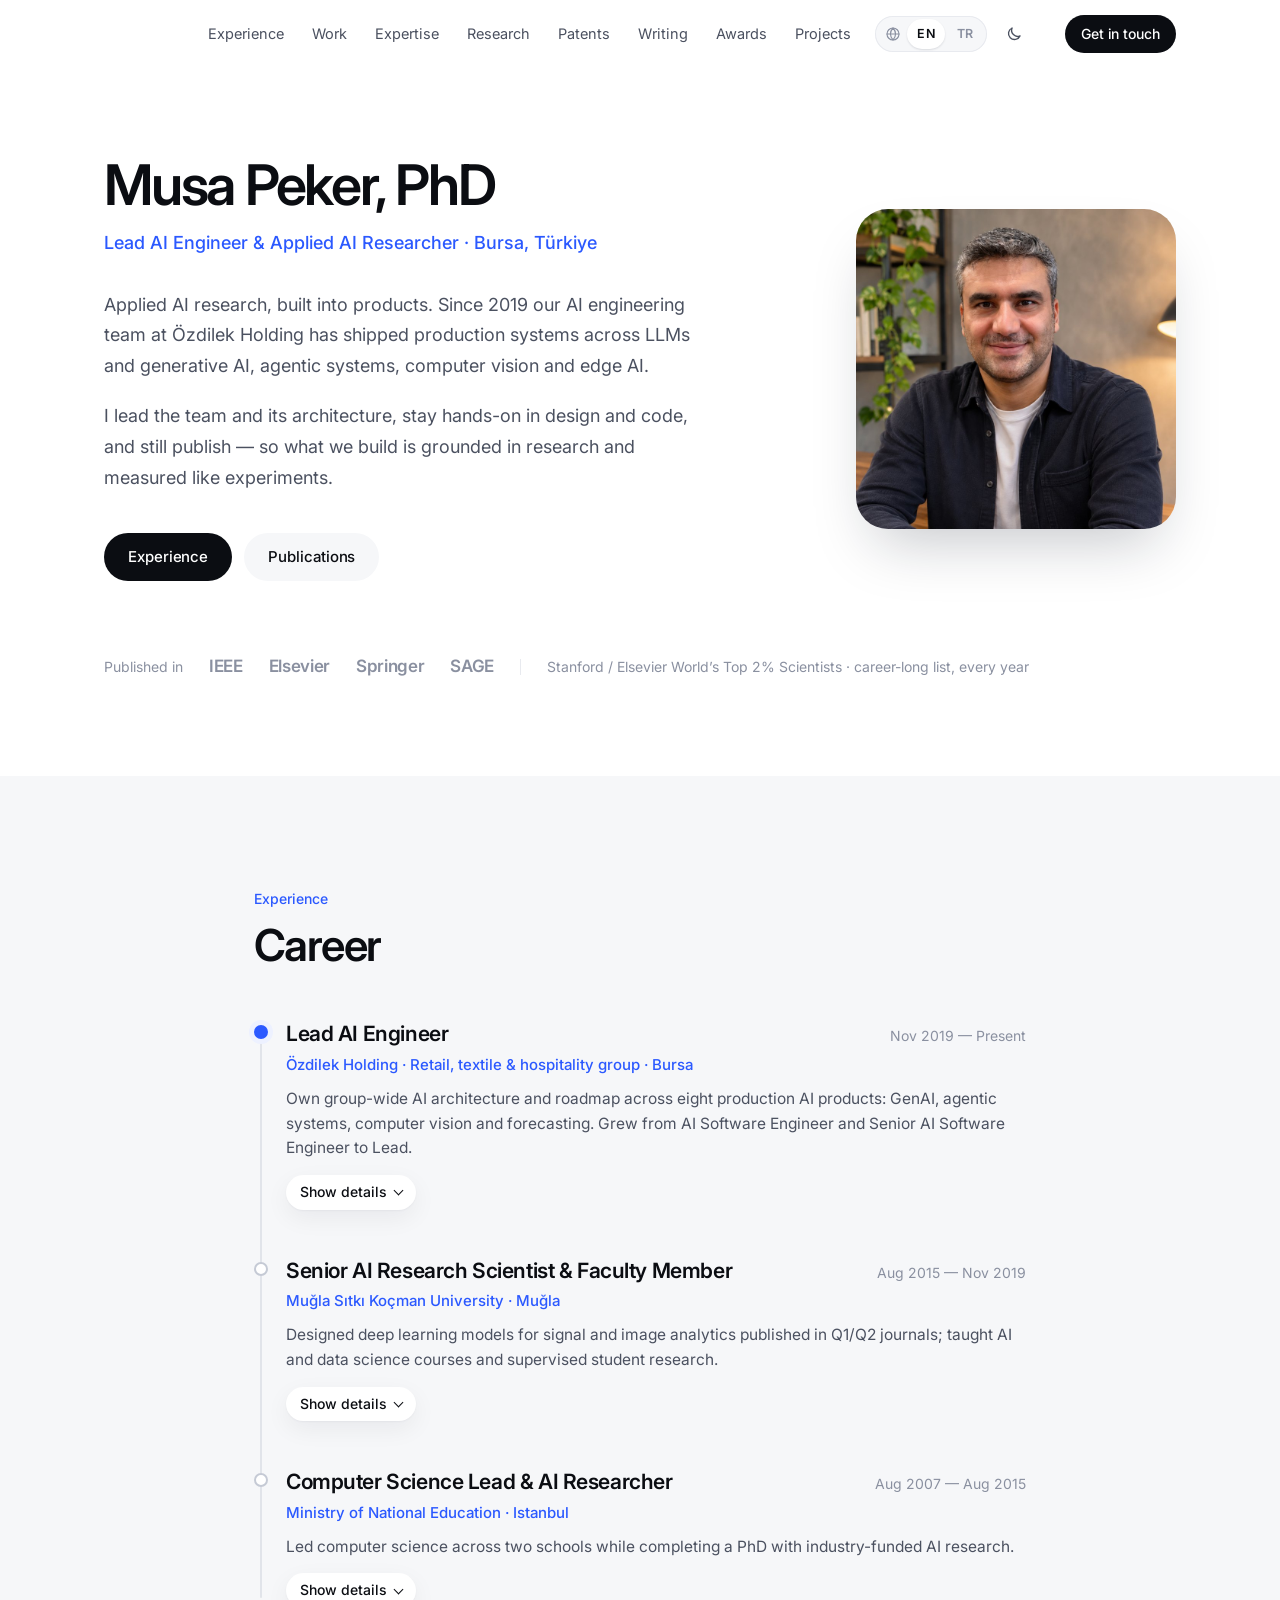
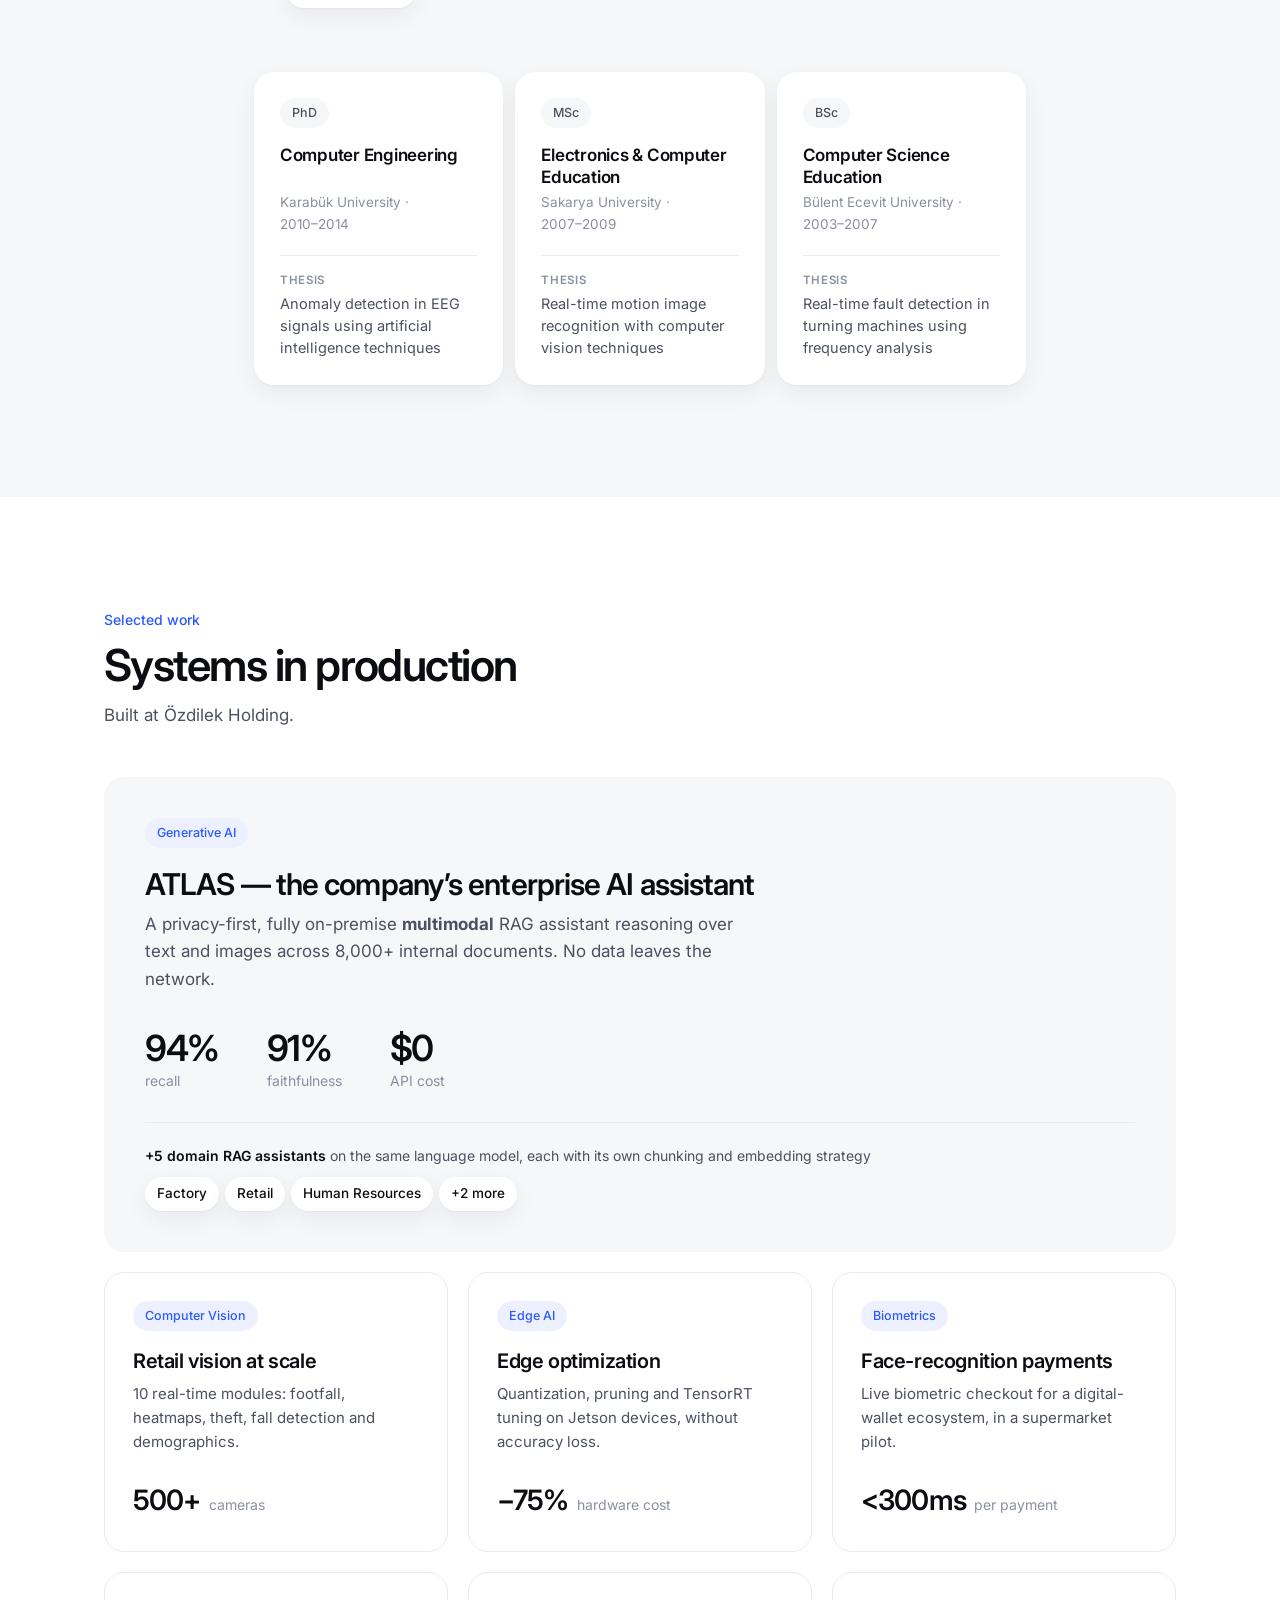
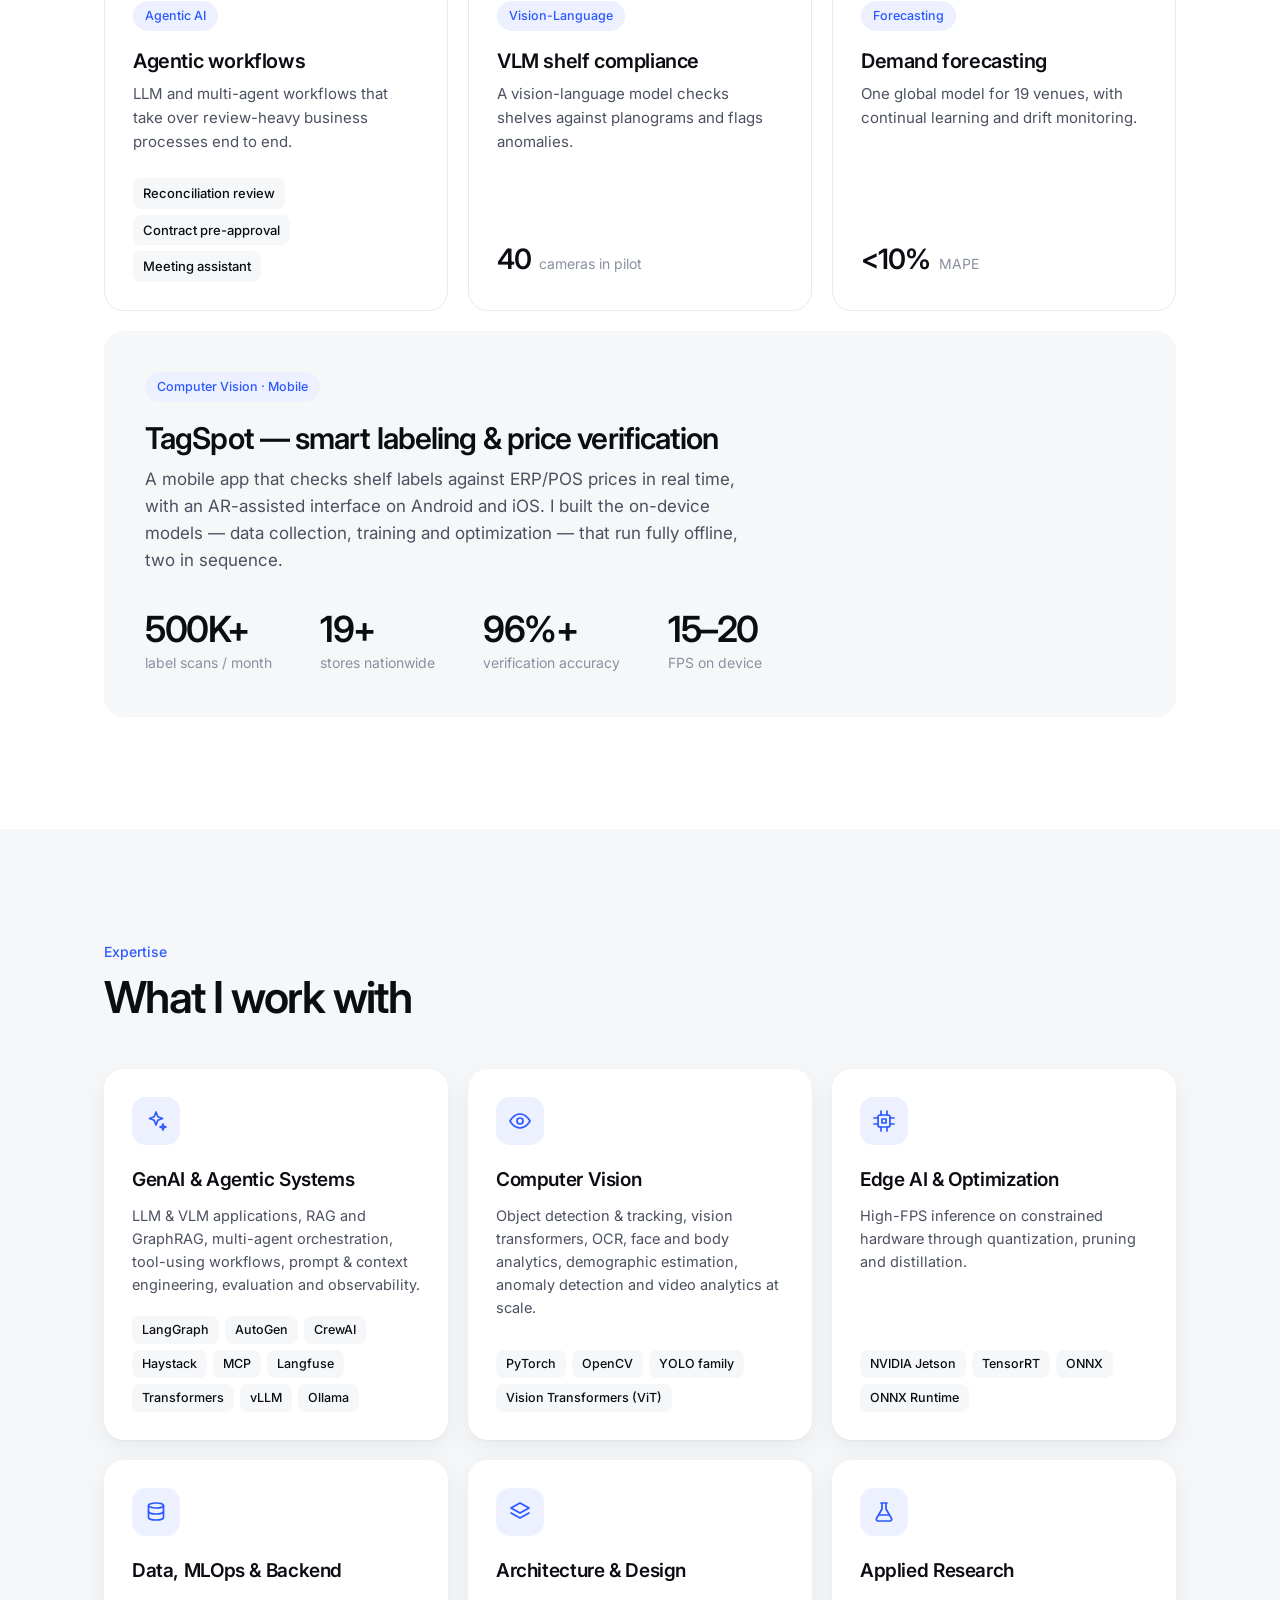
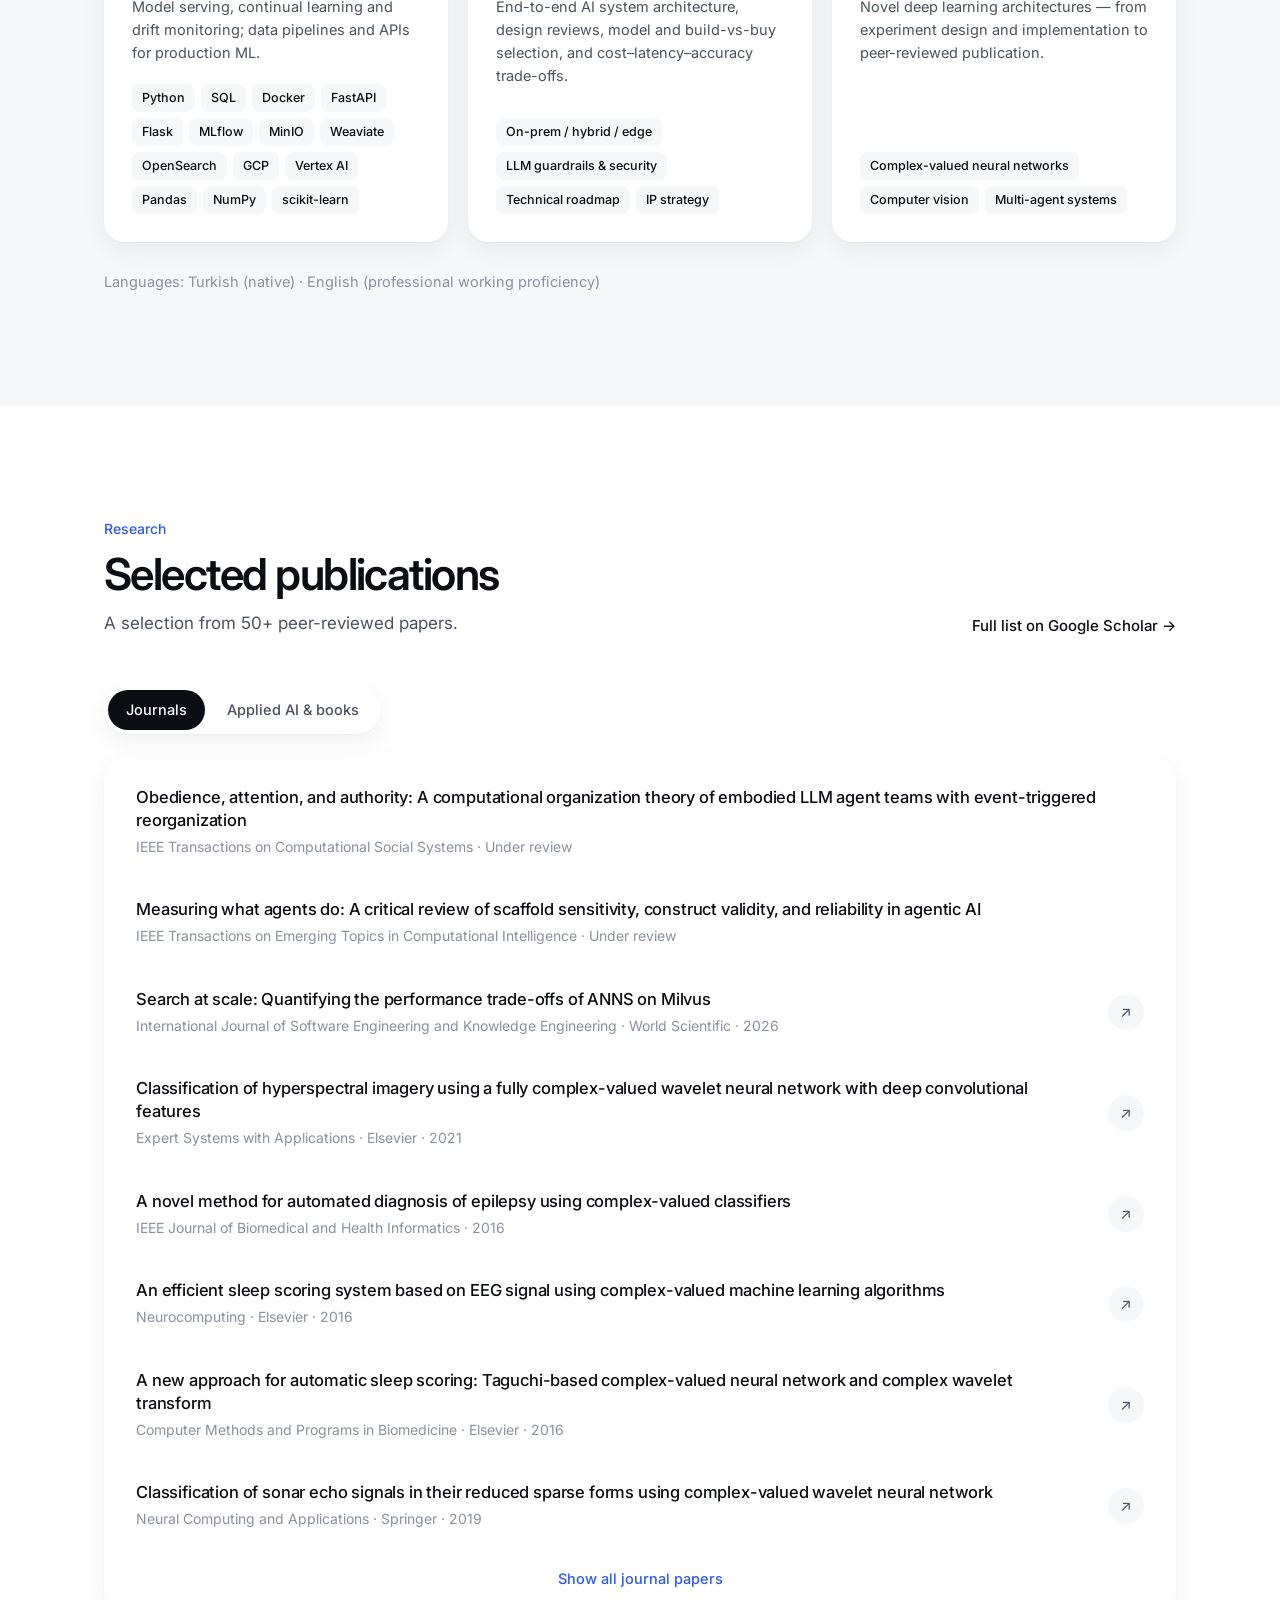
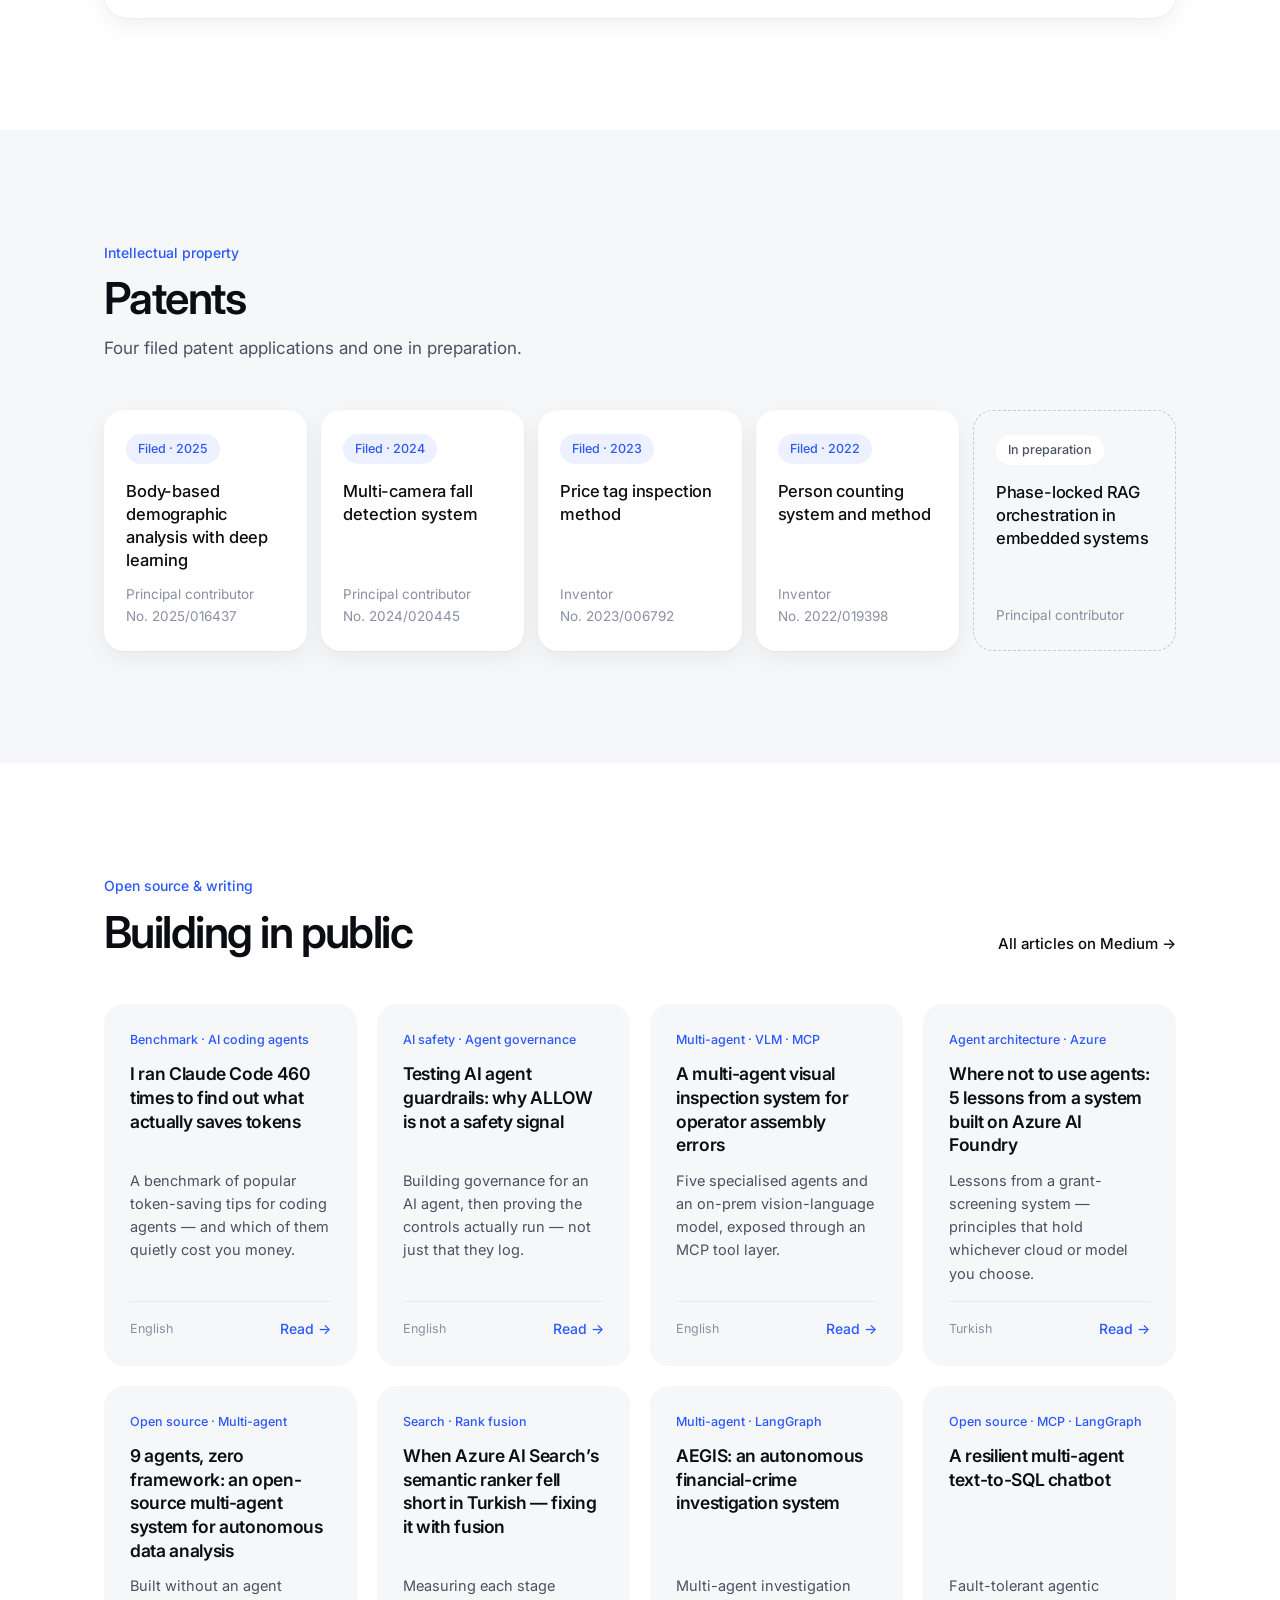
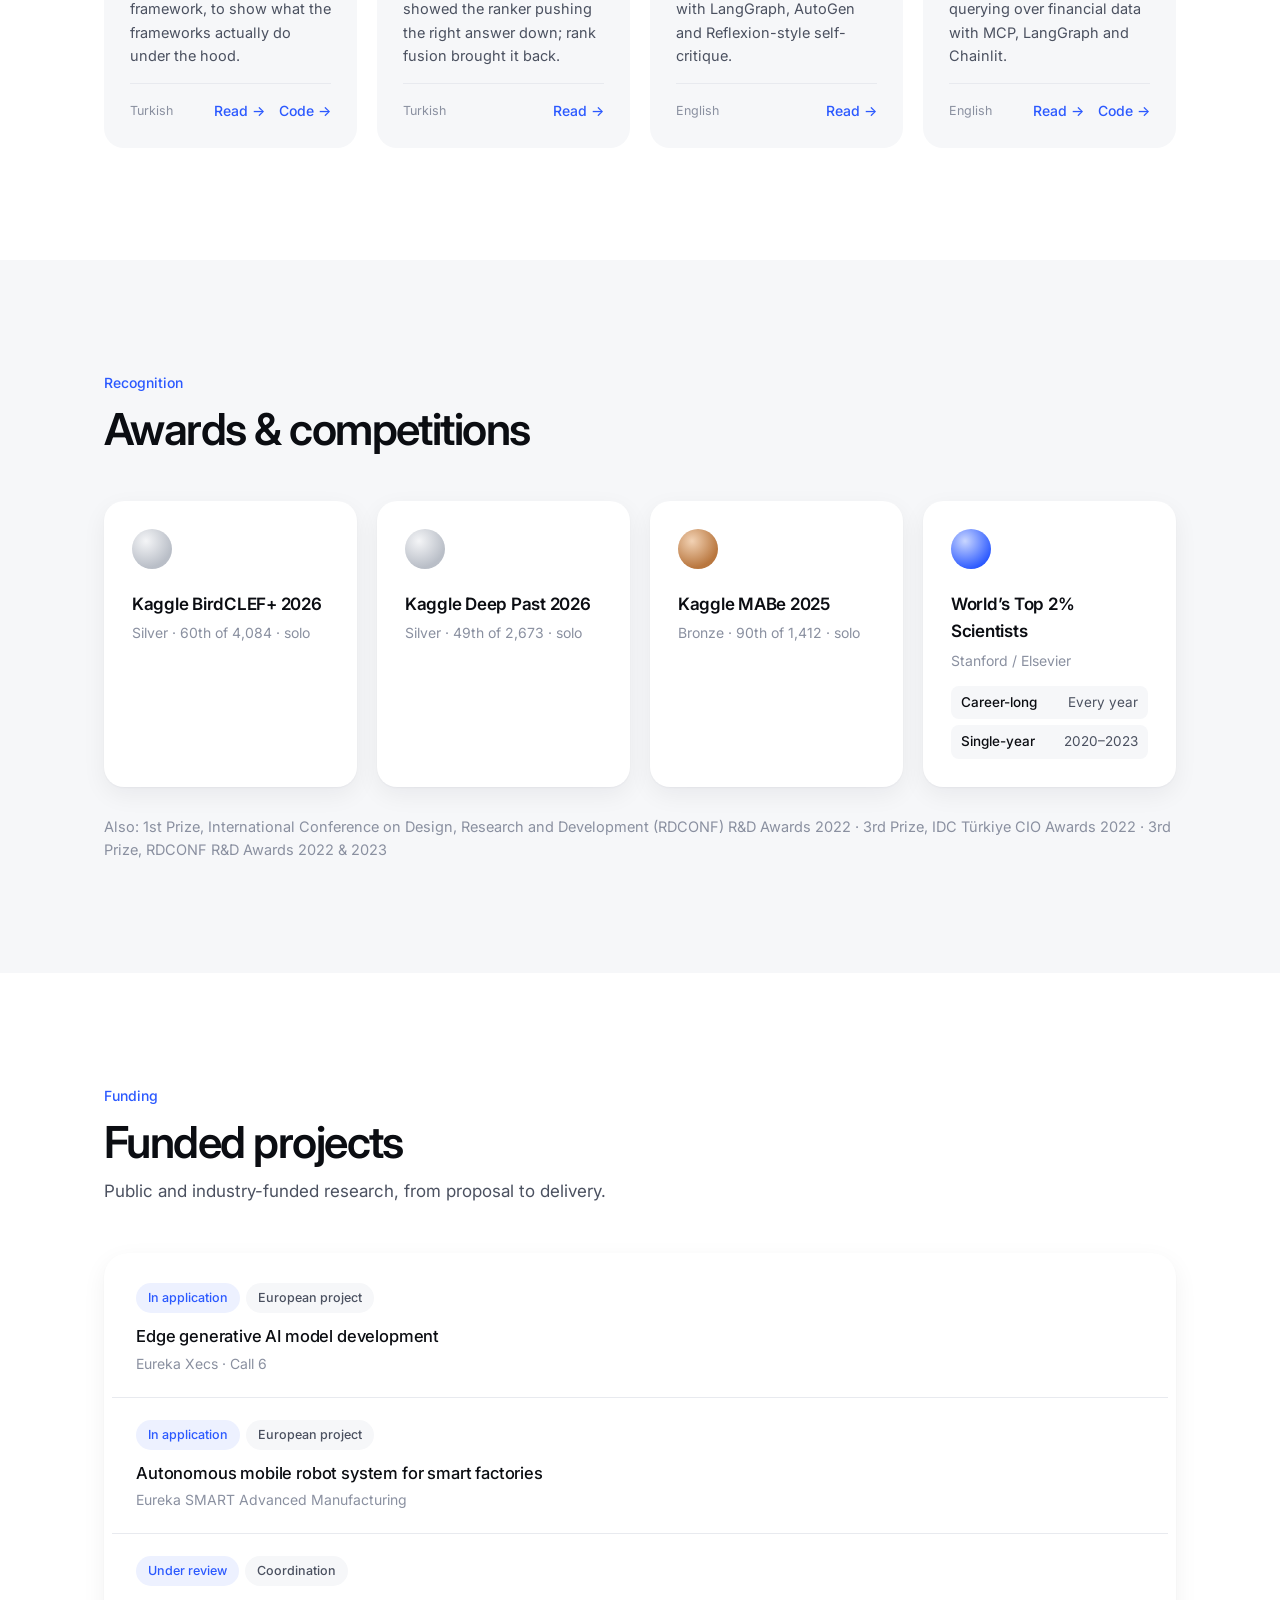
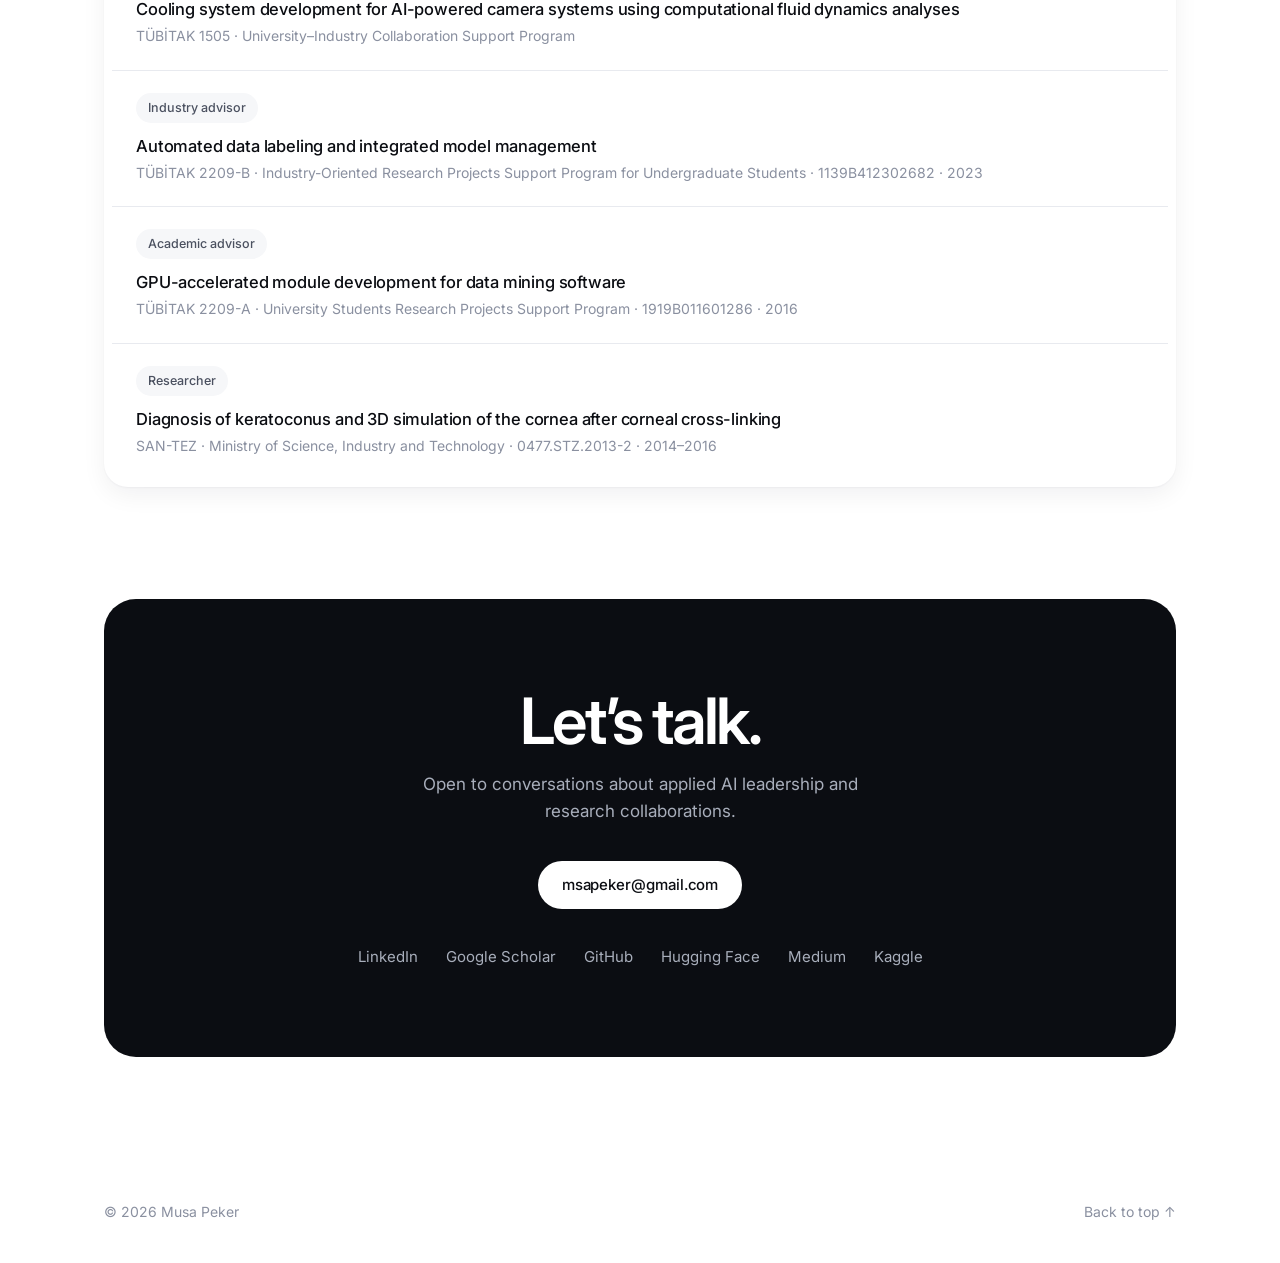
==== commit 4afa2faf: "Make language switch a segmented control" ====
--- a/index.html
+++ b/index.html
@@ -24,7 +24,7 @@
     document.documentElement.setAttribute('data-theme', t);
   })();
 </script>
-<link rel="stylesheet" href="assets/css/style.css?v=20261115e">
+<link rel="stylesheet" href="assets/css/style.css?v=20261115f">
 <script type="application/ld+json">
 {
   "@context": "https://schema.org",
@@ -62,7 +62,10 @@
       <a href="#projects">Projects</a>
     </nav>
     <div class="nav__tools">
-      <a class="nav__tool lang-switch" href="tr/" hreflang="tr" lang="tr" title="Türkçe">TR</a>
+      <div class="lang-switch" role="group" aria-label="Language">
+        <svg viewBox="0 0 24 24" aria-hidden="true"><circle cx="12" cy="12" r="9"/><path d="M3 12h18M12 3c2.5 2.7 3.8 5.7 3.8 9s-1.3 6.3-3.8 9c-2.5-2.7-3.8-5.7-3.8-9S9.5 5.7 12 3z"/></svg>
+        <span class="lang-opt is-current" aria-current="true">EN</span><a class="lang-opt" href="tr/" hreflang="tr" lang="tr" title="Türkçe">TR</a>
+      </div>
       <button class="nav__tool theme-toggle" type="button" aria-label="Switch dark or light theme" title="Switch theme">
         <svg class="i-moon" viewBox="0 0 24 24" aria-hidden="true"><path d="M20 14.5A8 8 0 0 1 9.5 4a8 8 0 1 0 10.5 10.5z"/></svg>
         <svg class="i-sun" viewBox="0 0 24 24" aria-hidden="true"><circle cx="12" cy="12" r="4"/><path d="M12 2v2M12 20v2M4.9 4.9l1.4 1.4M17.7 17.7l1.4 1.4M2 12h2M20 12h2M4.9 19.1l1.4-1.4M17.7 6.3l1.4-1.4"/></svg>
@@ -568,7 +571,7 @@
   </div>
 </footer>
 
-<script src="assets/js/main.js?v=20261115e" defer></script>
+<script src="assets/js/main.js?v=20261115f" defer></script>
 <script data-goatcounter="https://mpeker.goatcounter.com/count" async src="https://gc.zgo.at/count.js"></script>
 </body>
 </html>
--- a/assets/css/style.css
+++ b/assets/css/style.css
@@ -449,7 +449,7 @@
 @media (max-width: 700px) { .project { padding: 18px 16px; } }
 
 /* Language and theme controls */
-.nav__tools { display: flex; align-items: center; gap: 4px; margin-left: -16px; }
+.nav__tools { display: flex; align-items: center; gap: 8px; margin-left: -8px; }
 .nav__tool {
   display: grid; place-items: center; width: 38px; height: 38px; padding: 0;
   border: 0; border-radius: 999px; background: transparent; cursor: pointer;
@@ -461,3 +461,16 @@
 .theme-toggle .i-sun, :root[data-theme="dark"] .theme-toggle .i-moon { display: none; }
 :root[data-theme="dark"] .theme-toggle .i-sun { display: block; }
 @media (max-width: 960px) { .nav__tools { margin-left: 0; gap: 2px; } }
+
+.lang-switch {
+  display: inline-flex; align-items: center; gap: 2px; height: 36px; padding: 3px 3px 3px 10px;
+  border-radius: 999px; background: var(--soft); box-shadow: inset 0 0 0 1px var(--line);
+}
+.lang-switch svg { width: 16px; height: 16px; margin-right: 4px; fill: none; stroke: var(--ink-3); stroke-width: 1.7; stroke-linecap: round; stroke-linejoin: round; }
+.lang-opt {
+  display: grid; place-items: center; height: 30px; padding: 0 10px; border-radius: 999px;
+  font-size: 12.5px; font-weight: 600; letter-spacing: .03em; color: var(--ink-3); transition: color .2s, background .2s;
+}
+a.lang-opt:hover { color: var(--ink); }
+.lang-opt.is-current { background: var(--card); color: var(--ink); box-shadow: 0 1px 2px rgba(16, 24, 40, .12); }
+@media (max-width: 420px) { .lang-switch svg { display: none; } .lang-switch { padding-left: 3px; } }
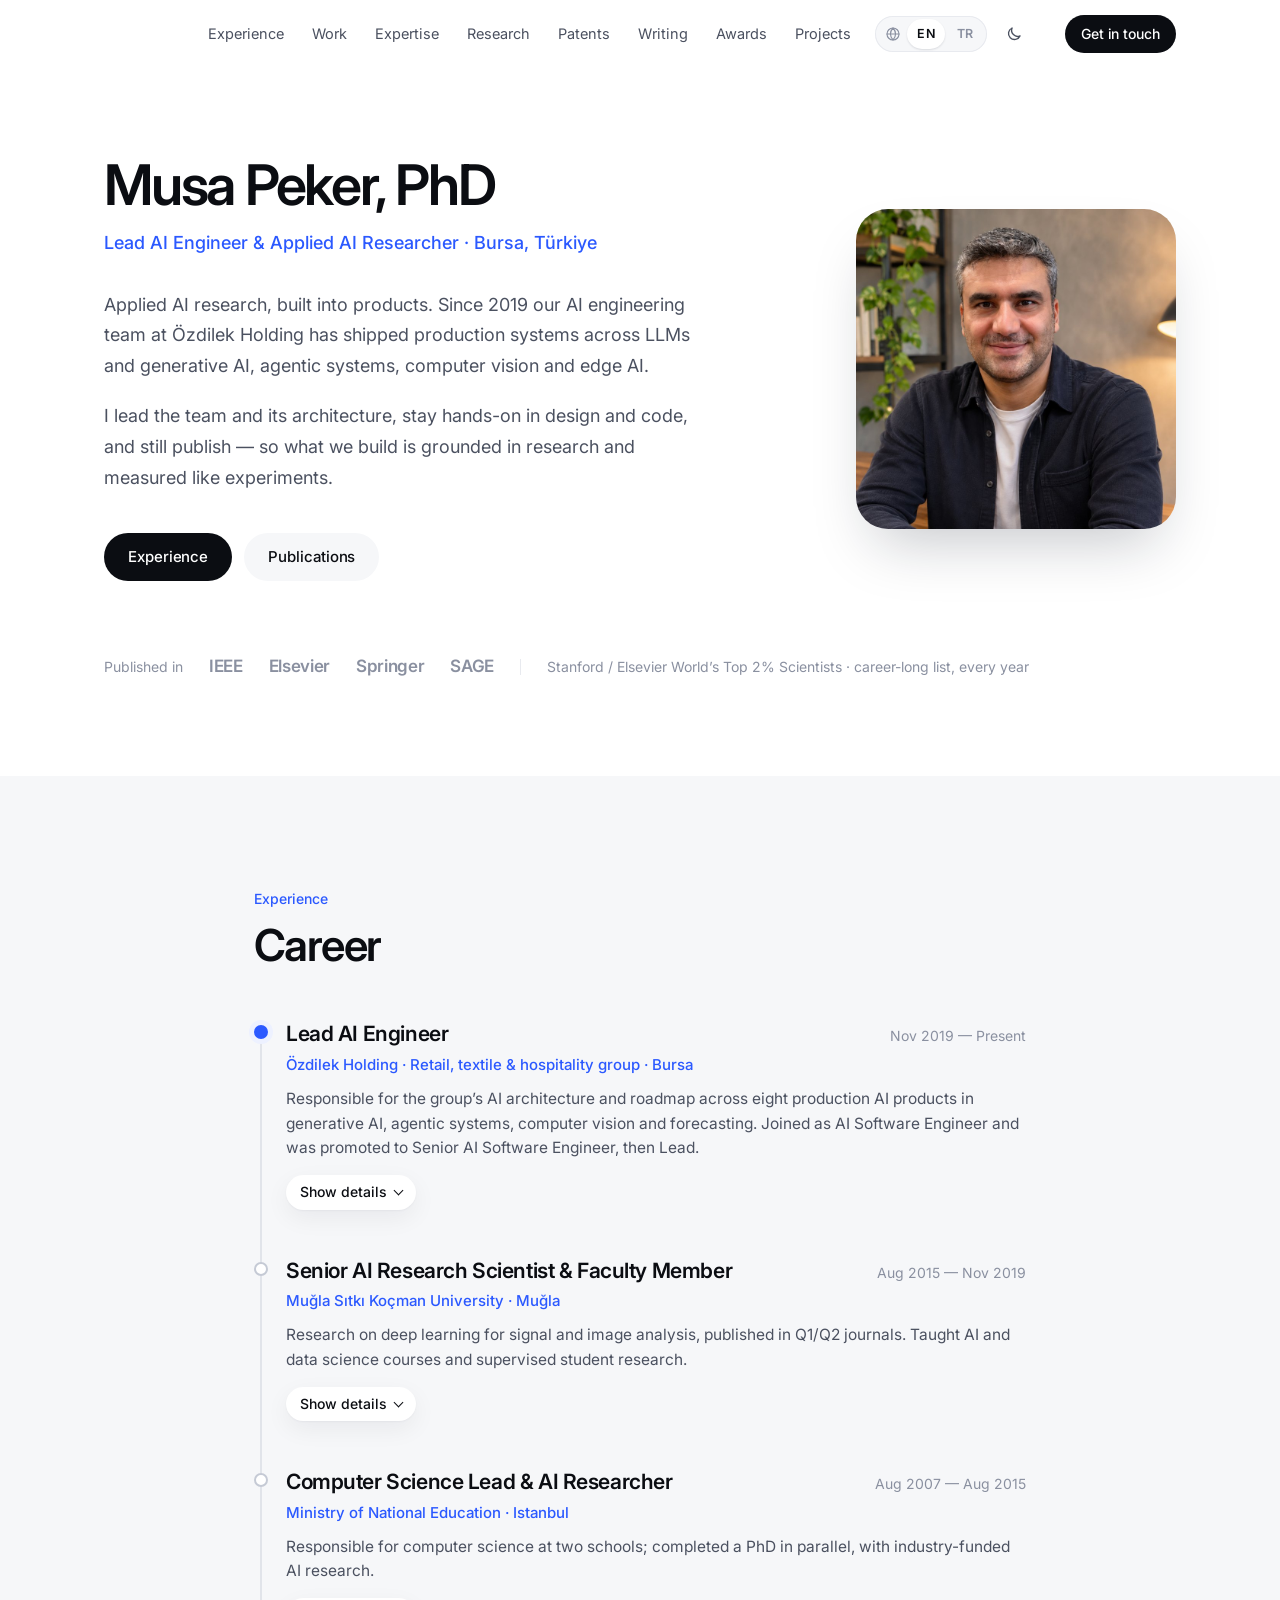
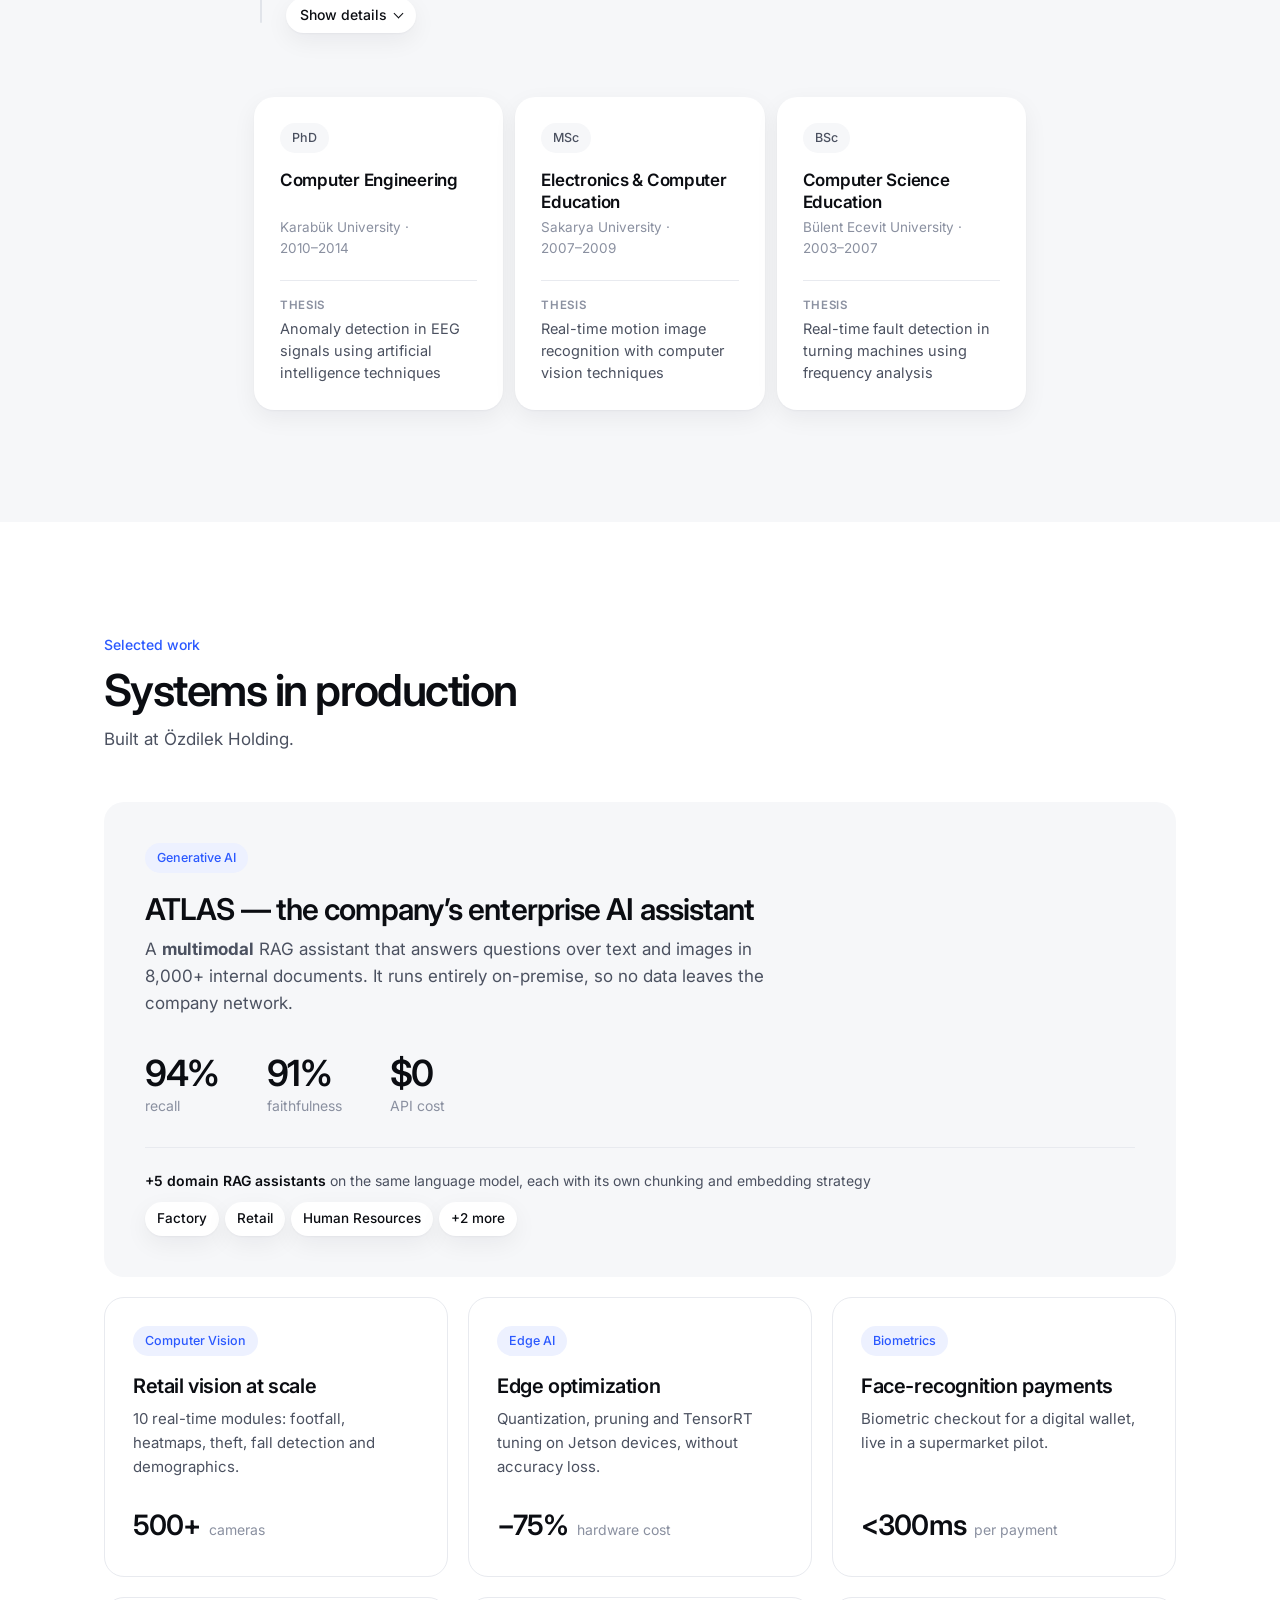
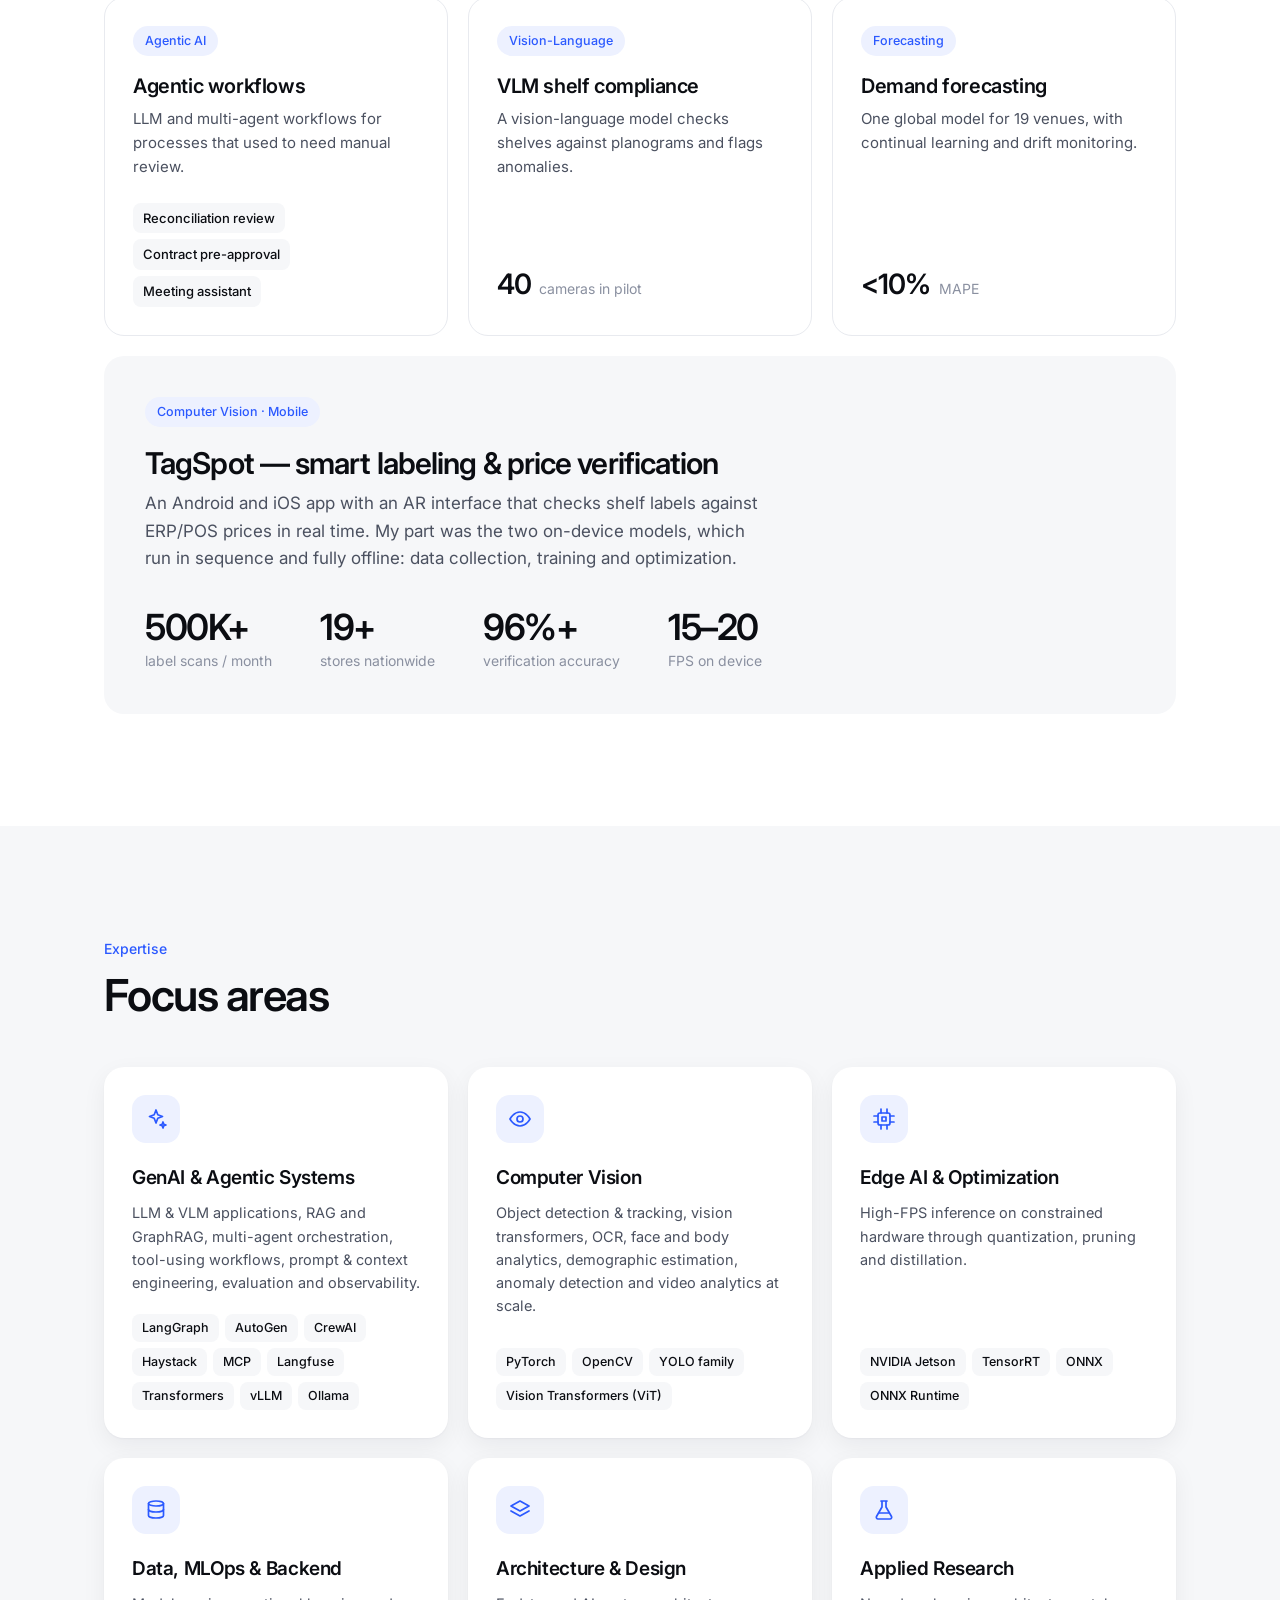
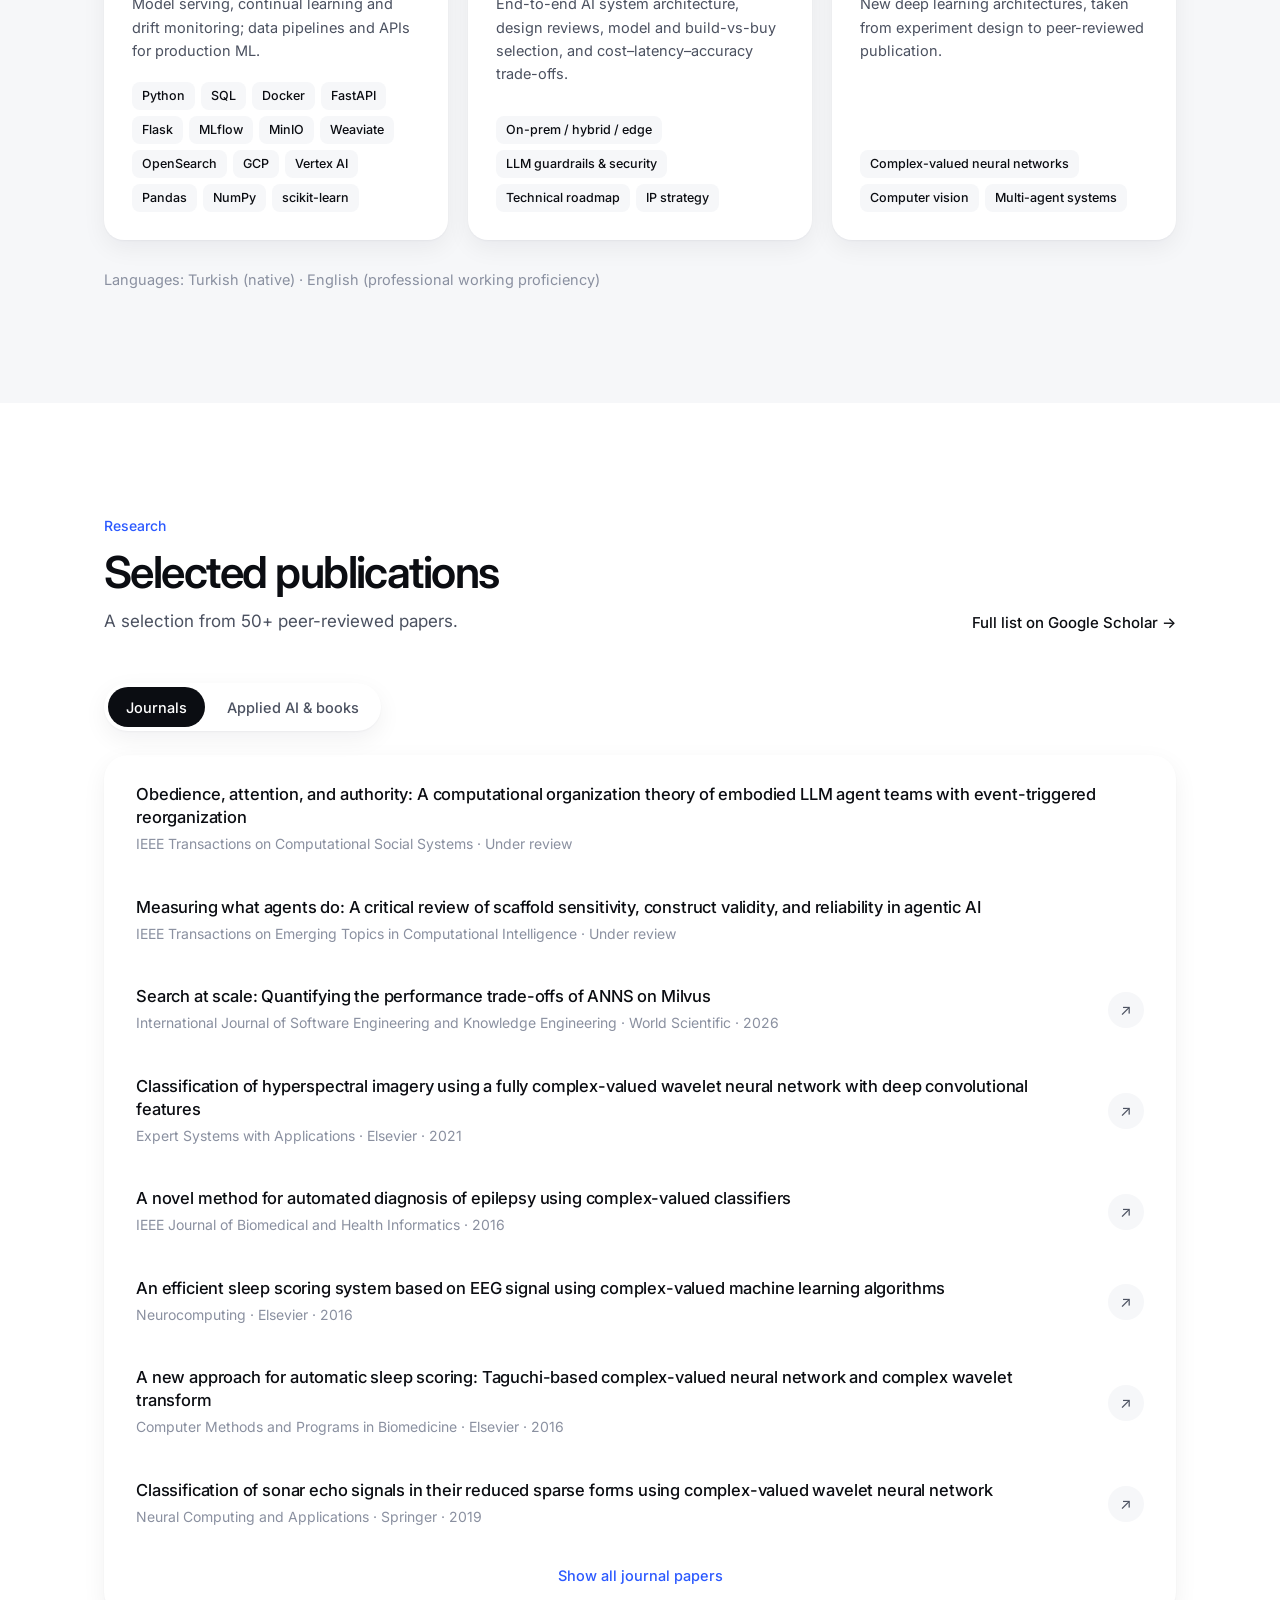
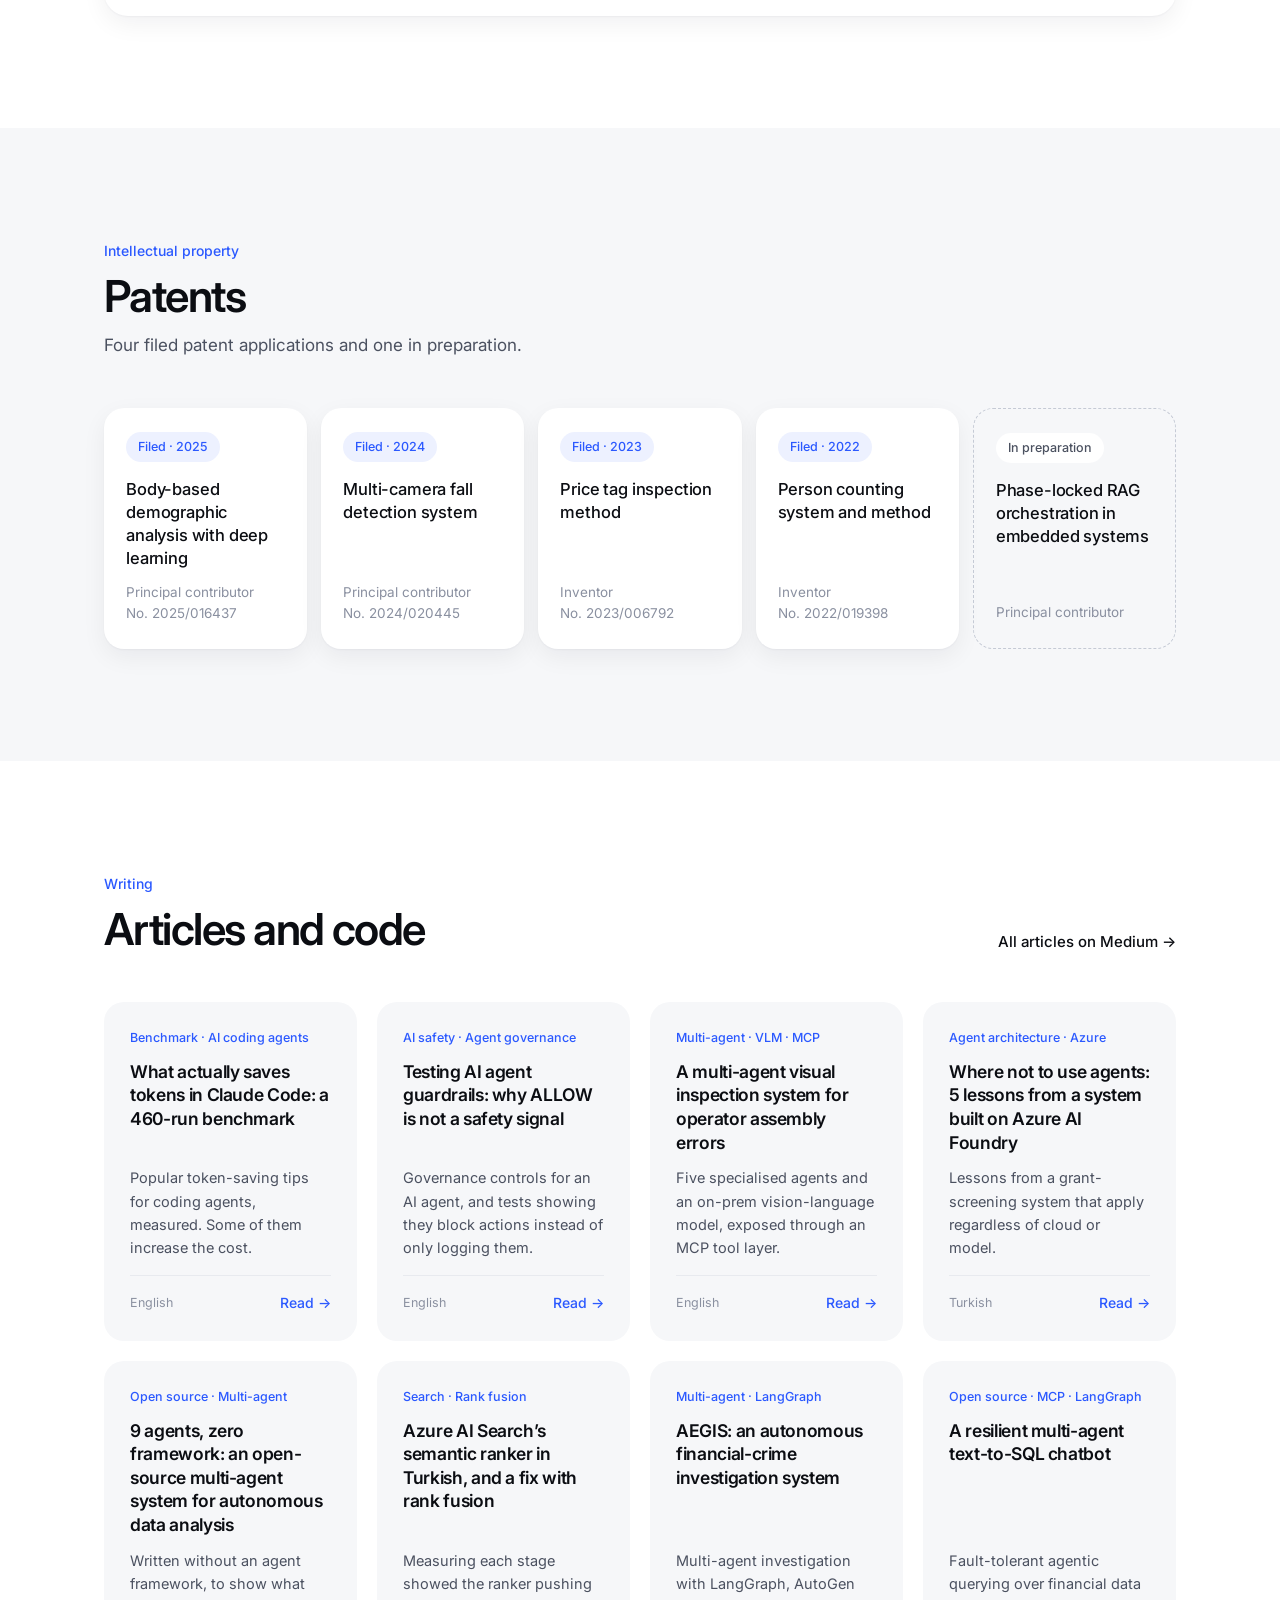
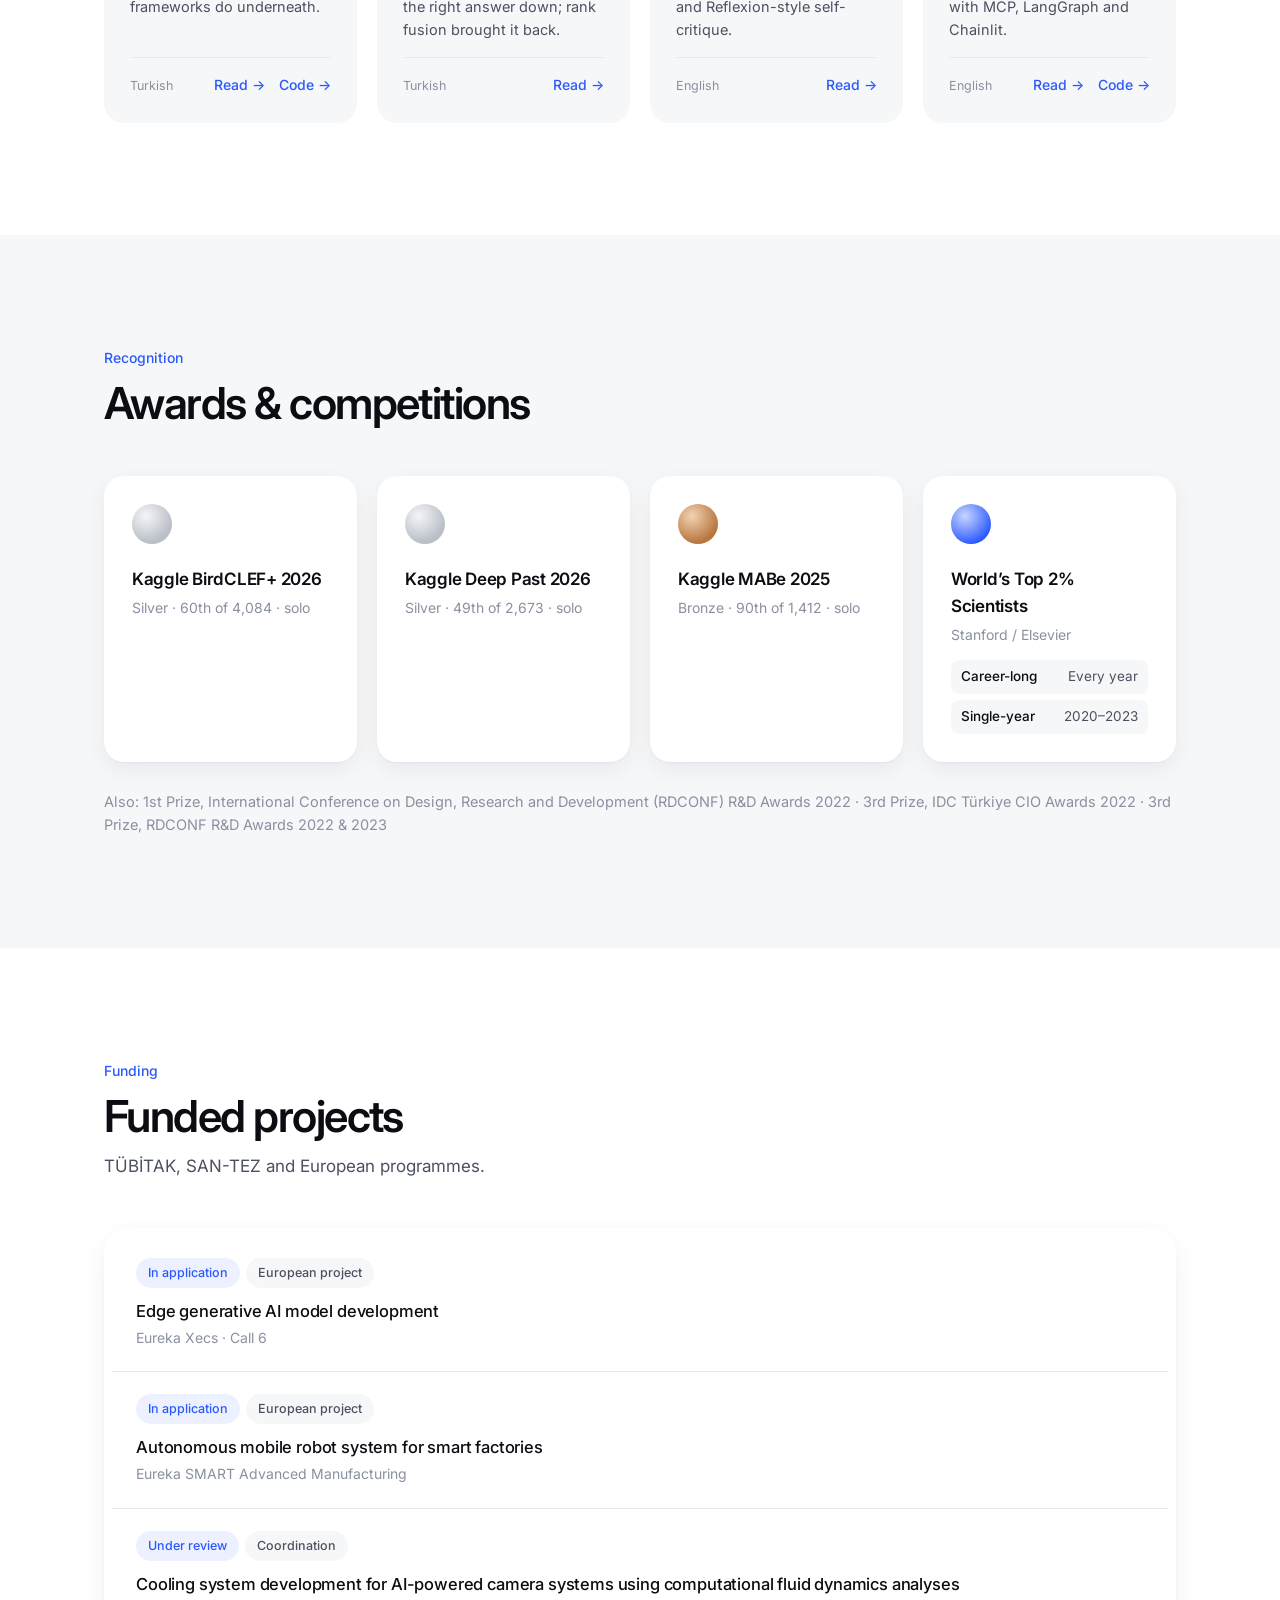
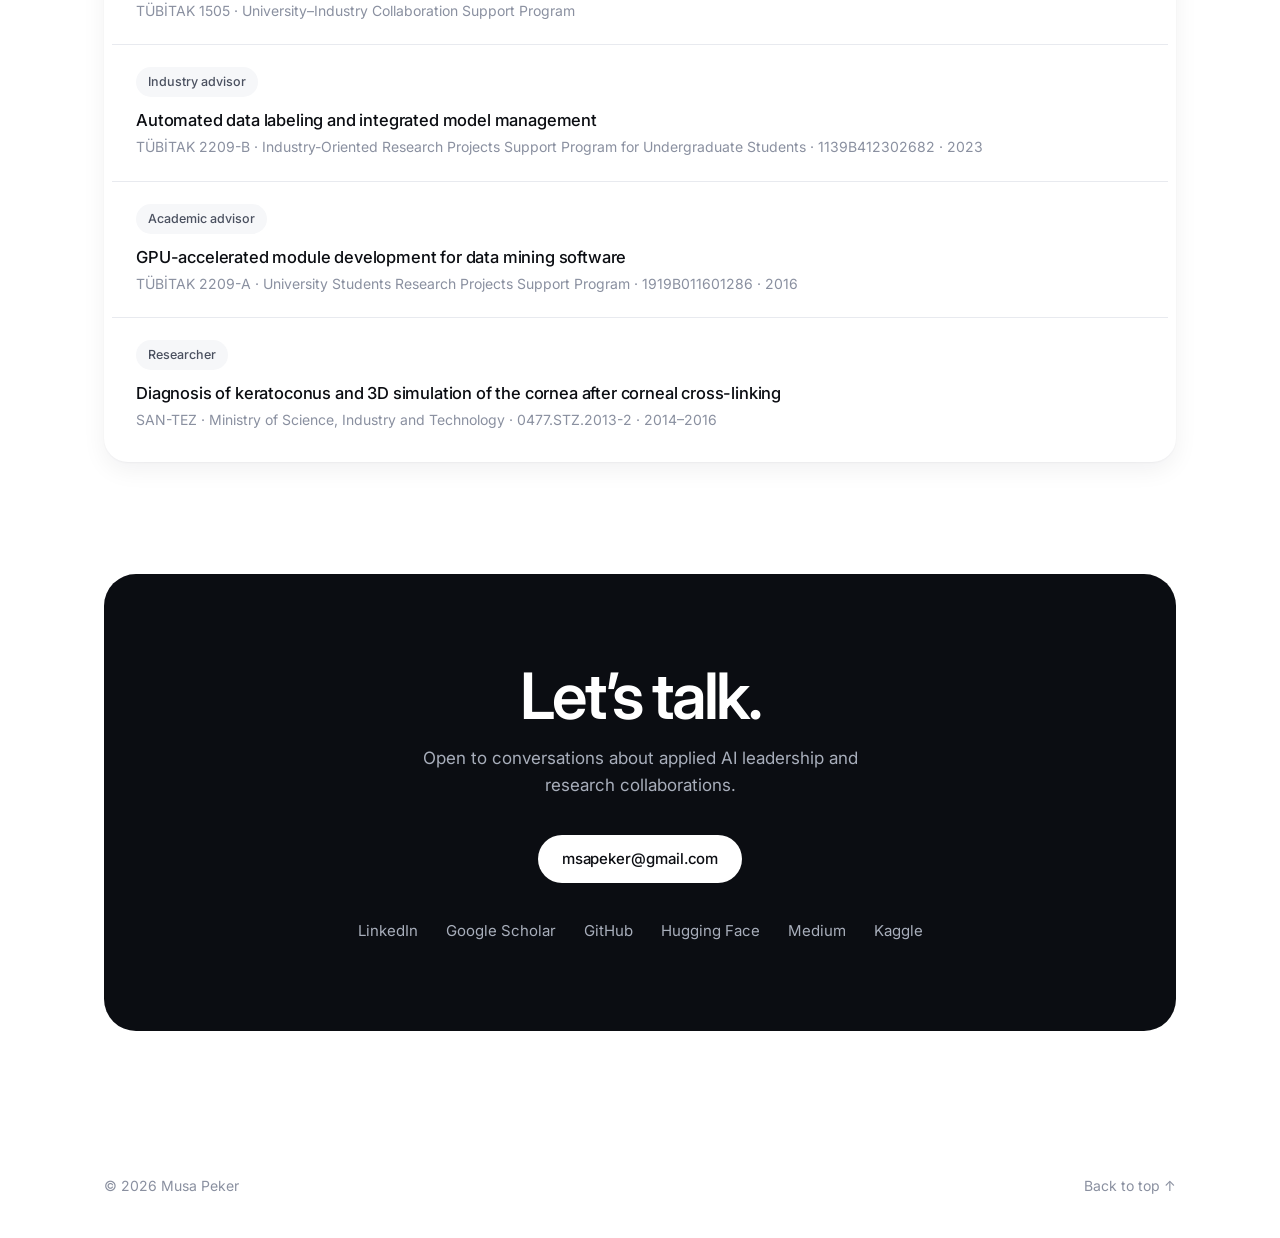
==== commit a9816050: "Rewrite site copy in a plainer voice" ====
--- a/index.html
+++ b/index.html
@@ -24,7 +24,7 @@
     document.documentElement.setAttribute('data-theme', t);
   })();
 </script>
-<link rel="stylesheet" href="assets/css/style.css?v=20261115f">
+<link rel="stylesheet" href="assets/css/style.css?v=20261116a">
 <script type="application/ld+json">
 {
   "@context": "https://schema.org",
@@ -125,46 +125,46 @@
         <li>
           <div class="tl__top"><h3>Lead AI Engineer</h3><span>Nov 2019 — Present</span></div>
           <p class="tl__org">Özdilek Holding · Retail, textile &amp; hospitality group · Bursa</p>
-          <p>Own group-wide AI architecture and roadmap across eight production AI products: GenAI, agentic systems, computer vision and forecasting. Grew from AI Software Engineer and Senior AI Software Engineer to Lead.</p>
+          <p>Responsible for the group’s AI architecture and roadmap across eight production AI products in generative AI, agentic systems, computer vision and forecasting. Joined as AI Software Engineer and was promoted to Senior AI Software Engineer, then Lead.</p>
           <details class="tl__more">
             <summary><span class="when-closed">Show details</span><span class="when-open">Hide details</span></summary>
             <ul>
-              <li><b>Architecture ownership.</b> Own the group-wide AI architecture and technical roadmap across 8 concurrent production AI products — from problem framing, system design and model selection through production rollout, evaluation and cost governance.</li>
-              <li><b>Enterprise GenAI &amp; privacy-first RAG.</b> Designed and deployed ATLAS, the company’s enterprise AI assistant: an air-gapped multimodal RAG pipeline enabling multi-step reasoning over text and images across 8,000+ documents. Hybrid retrieval with reranking, tuned via a continuous RAGAS loop, delivers 94% recall and 91% faithfulness — all data on-premise at zero API cost.</li>
-              <li><b>Domain RAG systems.</b> Extended ATLAS with 5 domain-specific RAG assistants — factory operations, retail, human resources and more — sharing one language model while tailoring chunking and embedding strategies to each domain.</li>
-              <li><b>Agentic &amp; GenAI workflow automation.</b> Architected LLM and agentic workflows for business-critical processes: automated reconciliation review, contract pre-approval, and a RAG-based meeting assistant with role-specific summarization, conversational search and knowledge retrieval.</li>
-              <li><b>Real-time computer vision at scale.</b> Architected and deployed 10 computer vision modules across 50+ distributed edge units, processing live streams from 500+ retail cameras — people counting, density, heatmap and route analytics, theft, fall and restricted-zone detection, and face- and body-based age/gender estimation.</li>
-              <li><b>Edge AI &amp; cost optimization.</b> Cut hardware cost by 75% through model optimization (quantization, pruning, runtime tuning), enabling high-FPS inference on constrained edge devices without accuracy regression.</li>
-              <li><b>Fintech &amp; biometrics.</b> Engineered a face-recognition payment system for a digital wallet ecosystem, live in a supermarket pilot and processing real-time transactions at &lt;300 ms latency.</li>
-              <li><b>VLM-based retail visual compliance.</b> Built a vision-language model system that inspects live feeds from 40 cameras against reference planograms to score merchandising compliance and flag anomalies automatically; live in a supermarket pilot, with rollout to more stores planned.</li>
-              <li><b>Forecasting &amp; continual learning.</b> Delivered an end-to-end demand forecasting platform with a single global model serving 19 venues, sustaining sub-10% average MAPE in production through continual learning and drift monitoring.</li>
-              <li><b>Research-to-production &amp; IP.</b> Turned research into production architectures — 4 filed patent applications (plus 1 in preparation), peer-reviewed publications and university–industry R&amp;D collaborations, all aligned to product strategy and commercial outcomes.</li>
+              <li>Set the architecture and technical roadmap for eight AI products running in parallel: problem definition, system design, model choice, rollout, evaluation and running costs.</li>
+              <li>Designed and deployed ATLAS, the company’s AI assistant: an air-gapped, multimodal RAG pipeline that answers multi-step questions over text and images in 8,000+ documents. Hybrid retrieval with reranking, tuned in a continuous RAGAS evaluation loop, reaches 94% recall and 91% faithfulness. All data stays on-premise, with no API cost.</li>
+              <li>Added five domain assistants on top of ATLAS, for factory operations, retail, human resources and other areas. They share one language model; chunking and embedding are tuned per domain.</li>
+              <li>Built LLM and agent workflows for reconciliation review and contract pre-approval, and a RAG-based meeting assistant with role-specific summaries and conversational search.</li>
+              <li>Deployed 10 computer vision modules on 50+ edge units that process live video from 500+ store cameras: people counting, density, heatmaps and routes, theft, falls, restricted zones, and age and gender estimation from face and body.</li>
+              <li>Reduced hardware cost by 75% with quantization, pruning and runtime tuning, while keeping accuracy and frame rate on small edge devices.</li>
+              <li>Developed face-recognition payments for a digital wallet, now live in a supermarket pilot at under 300 ms per transaction.</li>
+              <li>Built a vision-language model system that compares live video from 40 cameras with reference planograms, scores shelf compliance and flags anomalies. It runs in a supermarket pilot; a wider rollout is planned.</li>
+              <li>Built a demand forecasting platform with one global model for 19 venues; continual learning and drift monitoring keep average MAPE below 10% in production.</li>
+              <li>This work has led to four patent applications (a fifth is in preparation), peer-reviewed papers and joint R&amp;D projects with universities.</li>
             </ul>
           </details>
         </li>
         <li>
           <div class="tl__top"><h3>Senior AI Research Scientist &amp; Faculty Member</h3><span>Aug 2015 — Nov 2019</span></div>
           <p class="tl__org">Muğla Sıtkı Koçman University · Muğla</p>
-          <p>Designed deep learning models for signal and image analytics published in Q1/Q2 journals; taught AI and data science courses and supervised student research.</p>
+          <p>Research on deep learning for signal and image analysis, published in Q1/Q2 journals. Taught AI and data science courses and supervised student research.</p>
           <details class="tl__more">
             <summary><span class="when-closed">Show details</span><span class="when-open">Hide details</span></summary>
             <ul>
-              <li><b>Novel deep learning architectures.</b> Designed deep learning architectures for complex signal and image analytics, resulting in high-impact Q1/Q2 journal publications alongside working implementations.</li>
-              <li><b>Teaching.</b> Taught undergraduate and graduate courses in artificial intelligence, data science, operating systems and Python programming.</li>
-              <li><b>Mentorship.</b> Mentored engineering students and junior researchers in machine learning pipelines, code quality and research methodology, including advising a TÜBİTAK-funded student project.</li>
+              <li>Developed new deep learning architectures for signal and image data, published in Q1/Q2 journals together with working implementations.</li>
+              <li>Taught undergraduate and graduate courses in artificial intelligence, data science, operating systems and Python programming.</li>
+              <li>Supervised students and junior researchers on machine learning projects, code quality and research methods, including a TÜBİTAK-funded student project.</li>
             </ul>
           </details>
         </li>
         <li>
           <div class="tl__top"><h3>Computer Science Lead &amp; AI Researcher</h3><span>Aug 2007 — Aug 2015</span></div>
           <p class="tl__org">Ministry of National Education · Istanbul</p>
-          <p>Led computer science across two schools while completing a PhD with industry-funded AI research.</p>
+          <p>Responsible for computer science at two schools; completed a PhD in parallel, with industry-funded AI research.</p>
           <details class="tl__more">
             <summary><span class="when-closed">Show details</span><span class="when-open">Hide details</span></summary>
             <ul>
-              <li><b>Technical infrastructure &amp; digitalization.</b> Taught computer science and supervised computer labs across two schools; managed lab IT infrastructure and drove institutional digitalization.</li>
-              <li><b>Concurrent doctoral research.</b> Completed a PhD at Karabük University in parallel with full-time duties, conducting industry-funded AI research under the SANTEZ programme (Ministry of Industry) on machine learning for real-world industrial applications.</li>
-              <li><b>Curriculum &amp; mentorship.</b> Taught OOP and web development curricula; mentored award-winning student projects, including a Bronze Medal at the National Computer Olympiads.</li>
+              <li>Taught computer science, ran the computer labs and their IT infrastructure at two schools, and led the move to digital processes.</li>
+              <li>Completed a PhD at Karabük University while working full time; the research was industry-funded under the SAN-TEZ programme of the Ministry of Industry.</li>
+              <li>Taught object-oriented programming and web development, and coached student projects, one of which won a bronze medal at the National Computer Olympiad.</li>
             </ul>
           </details>
         </li>
@@ -191,7 +191,7 @@
         <article class="card card--wide">
           <span class="pill">Generative AI</span>
           <h3>ATLAS — the company’s enterprise AI assistant</h3>
-          <p>A privacy-first, fully on-premise <b>multimodal</b> RAG assistant reasoning over text and images across 8,000+ internal documents. No data leaves the network.</p>
+          <p>A <b>multimodal</b> RAG assistant that answers questions over text and images in 8,000+ internal documents. It runs entirely on-premise, so no data leaves the company network.</p>
           <div class="card__nums">
             <div><b>94%</b><span>recall</span></div>
             <div><b>91%</b><span>faithfulness</span></div>
@@ -220,14 +220,14 @@
         <article class="card">
           <span class="pill">Biometrics</span>
           <h3>Face-recognition payments</h3>
-          <p>Live biometric checkout for a digital-wallet ecosystem, in a supermarket pilot.</p>
+          <p>Biometric checkout for a digital wallet, live in a supermarket pilot.</p>
           <p class="card__big"><b>&lt;300ms</b> per payment</p>
         </article>
 
         <article class="card">
           <span class="pill">Agentic AI</span>
           <h3>Agentic workflows</h3>
-          <p>LLM and multi-agent workflows that take over review-heavy business processes end to end.</p>
+          <p>LLM and multi-agent workflows for processes that used to need manual review.</p>
           <div class="card__tags"><span>Reconciliation review</span><span>Contract pre-approval</span><span>Meeting assistant</span></div>
         </article>
 
@@ -248,7 +248,7 @@
         <article class="card card--wide">
           <span class="pill">Computer Vision · Mobile</span>
           <h3>TagSpot — smart labeling &amp; price verification</h3>
-          <p>A mobile app that checks shelf labels against ERP/POS prices in real time, with an AR-assisted interface on Android and iOS. I built the on-device models — data collection, training and optimization — that run fully offline, two in sequence.</p>
+          <p>An Android and iOS app with an AR interface that checks shelf labels against ERP/POS prices in real time. My part was the two on-device models, which run in sequence and fully offline: data collection, training and optimization.</p>
           <div class="card__nums">
             <div><b>500K+</b><span>label scans / month</span></div>
             <div><b>19+</b><span>stores nationwide</span></div>
@@ -265,7 +265,7 @@
     <div class="container">
       <div class="head">
         <p class="eyebrow">Expertise</p>
-        <h2>What I work with</h2>
+        <h2>Focus areas</h2>
       </div>
       <div class="skills">
         <article class="skill">
@@ -301,7 +301,7 @@
         <article class="skill">
           <div class="icon"><svg viewBox="0 0 24 24"><path d="M9 3h6M10 3v6l-5.5 9.5A1.7 1.7 0 0 0 6 21h12a1.7 1.7 0 0 0 1.5-2.5L14 9V3"/><path d="M7.5 15h9"/></svg></div>
           <h3>Applied Research</h3>
-          <p>Novel deep learning architectures — from experiment design and implementation to peer-reviewed publication.</p>
+          <p>New deep learning architectures, taken from experiment design to peer-reviewed publication.</p>
           <div class="skill__chips"><span>Complex-valued neural networks</span><span>Computer vision</span><span>Multi-agent systems</span></div>
         </article>
       </div>
@@ -426,22 +426,22 @@
     <div class="container">
       <div class="head head--row">
         <div>
-          <p class="eyebrow">Open source &amp; writing</p>
-          <h2>Building in public</h2>
+          <p class="eyebrow">Writing</p>
+          <h2>Articles and code</h2>
         </div>
         <a class="link" href="https://medium.com/@msapeker" target="_blank" rel="noopener">All articles on Medium →</a>
       </div>
       <div class="posts">
         <article class="post">
           <span class="post__meta">Benchmark · AI coding agents</span>
-          <h3>I ran Claude Code 460 times to find out what actually saves tokens</h3>
-          <p>A benchmark of popular token-saving tips for coding agents — and which of them quietly cost you money.</p>
+          <h3>What actually saves tokens in Claude Code: a 460-run benchmark</h3>
+          <p>Popular token-saving tips for coding agents, measured. Some of them increase the cost.</p>
           <div class="post__foot"><span class="post__lang">English</span><span class="post__links"><a href="https://medium.com/@msapeker/i-ran-claude-code-460-times-to-find-out-what-actually-saves-tokens-74ad74210714" target="_blank" rel="noopener">Read →</a></span></div>
         </article>
         <article class="post">
           <span class="post__meta">AI safety · Agent governance</span>
           <h3>Testing AI agent guardrails: why ALLOW is not a safety signal</h3>
-          <p>Building governance for an AI agent, then proving the controls actually run — not just that they log.</p>
+          <p>Governance controls for an AI agent, and tests showing they block actions instead of only logging them.</p>
           <div class="post__foot"><span class="post__lang">English</span><span class="post__links"><a href="https://medium.com/@msapeker/testing-ai-agent-guardrails-why-allow-is-not-a-safety-signal-0a76cf0301b3" target="_blank" rel="noopener">Read →</a></span></div>
         </article>
         <article class="post">
@@ -453,18 +453,18 @@
         <article class="post">
           <span class="post__meta">Agent architecture · Azure</span>
           <h3>Where not to use agents: 5 lessons from a system built on Azure AI Foundry</h3>
-          <p>Lessons from a grant-screening system — principles that hold whichever cloud or model you choose.</p>
+          <p>Lessons from a grant-screening system that apply regardless of cloud or model.</p>
           <div class="post__foot"><span class="post__lang">Turkish</span><span class="post__links"><a href="https://medium.com/@msapeker/agentlar%C4%B1-nerede-kullanmamal%C4%B1-azure-microsoft-foundry-ile-kurdu%C4%9Fumuz-bir-sistemden-5-ders-e50e0c8eef8e" target="_blank" rel="noopener">Read →</a></span></div>
         </article>
         <article class="post">
           <span class="post__meta">Open source · Multi-agent</span>
           <h3>9 agents, zero framework: an open-source multi-agent system for autonomous data analysis</h3>
-          <p>Built without an agent framework, to show what the frameworks actually do under the hood.</p>
+          <p>Written without an agent framework, to show what frameworks do underneath.</p>
           <div class="post__foot"><span class="post__lang">Turkish</span><span class="post__links"><a href="https://medium.com/@msapeker/9-ajan-s%C4%B1f%C4%B1r-framework-veri-analizini-otonomla%C5%9Ft%C4%B1ran-a%C3%A7%C4%B1k-kaynak-multi-agent-sistem-9ba935c6a124" target="_blank" rel="noopener">Read →</a><a href="https://github.com/m-peker/autonomous-analytics-agents" target="_blank" rel="noopener">Code →</a></span></div>
         </article>
         <article class="post">
           <span class="post__meta">Search · Rank fusion</span>
-          <h3>When Azure AI Search’s semantic ranker fell short in Turkish — fixing it with fusion</h3>
+          <h3>Azure AI Search’s semantic ranker in Turkish, and a fix with rank fusion</h3>
           <p>Measuring each stage showed the ranker pushing the right answer down; rank fusion brought it back.</p>
           <div class="post__foot"><span class="post__lang">Turkish</span><span class="post__links"><a href="https://medium.com/@msapeker/azure-ai-searchte-semantic-ranker-t%C3%BCrk%C3%A7ede-yetmedi-f%C3%BCzyonla-nas%C4%B1l-%C3%A7%C3%B6zd%C3%BCm-1040cb0298dc" target="_blank" rel="noopener">Read →</a></span></div>
         </article>
@@ -507,7 +507,7 @@
       <div class="head">
         <p class="eyebrow">Funding</p>
         <h2>Funded projects</h2>
-        <p class="head__sub">Public and industry-funded research, from proposal to delivery.</p>
+        <p class="head__sub">TÜBİTAK, SAN-TEZ and European programmes.</p>
       </div>
       <div class="projects">
         <div class="project">
@@ -571,7 +571,7 @@
   </div>
 </footer>
 
-<script src="assets/js/main.js?v=20261115f" defer></script>
+<script src="assets/js/main.js?v=20261116a" defer></script>
 <script data-goatcounter="https://mpeker.goatcounter.com/count" async src="https://gc.zgo.at/count.js"></script>
 </body>
 </html>
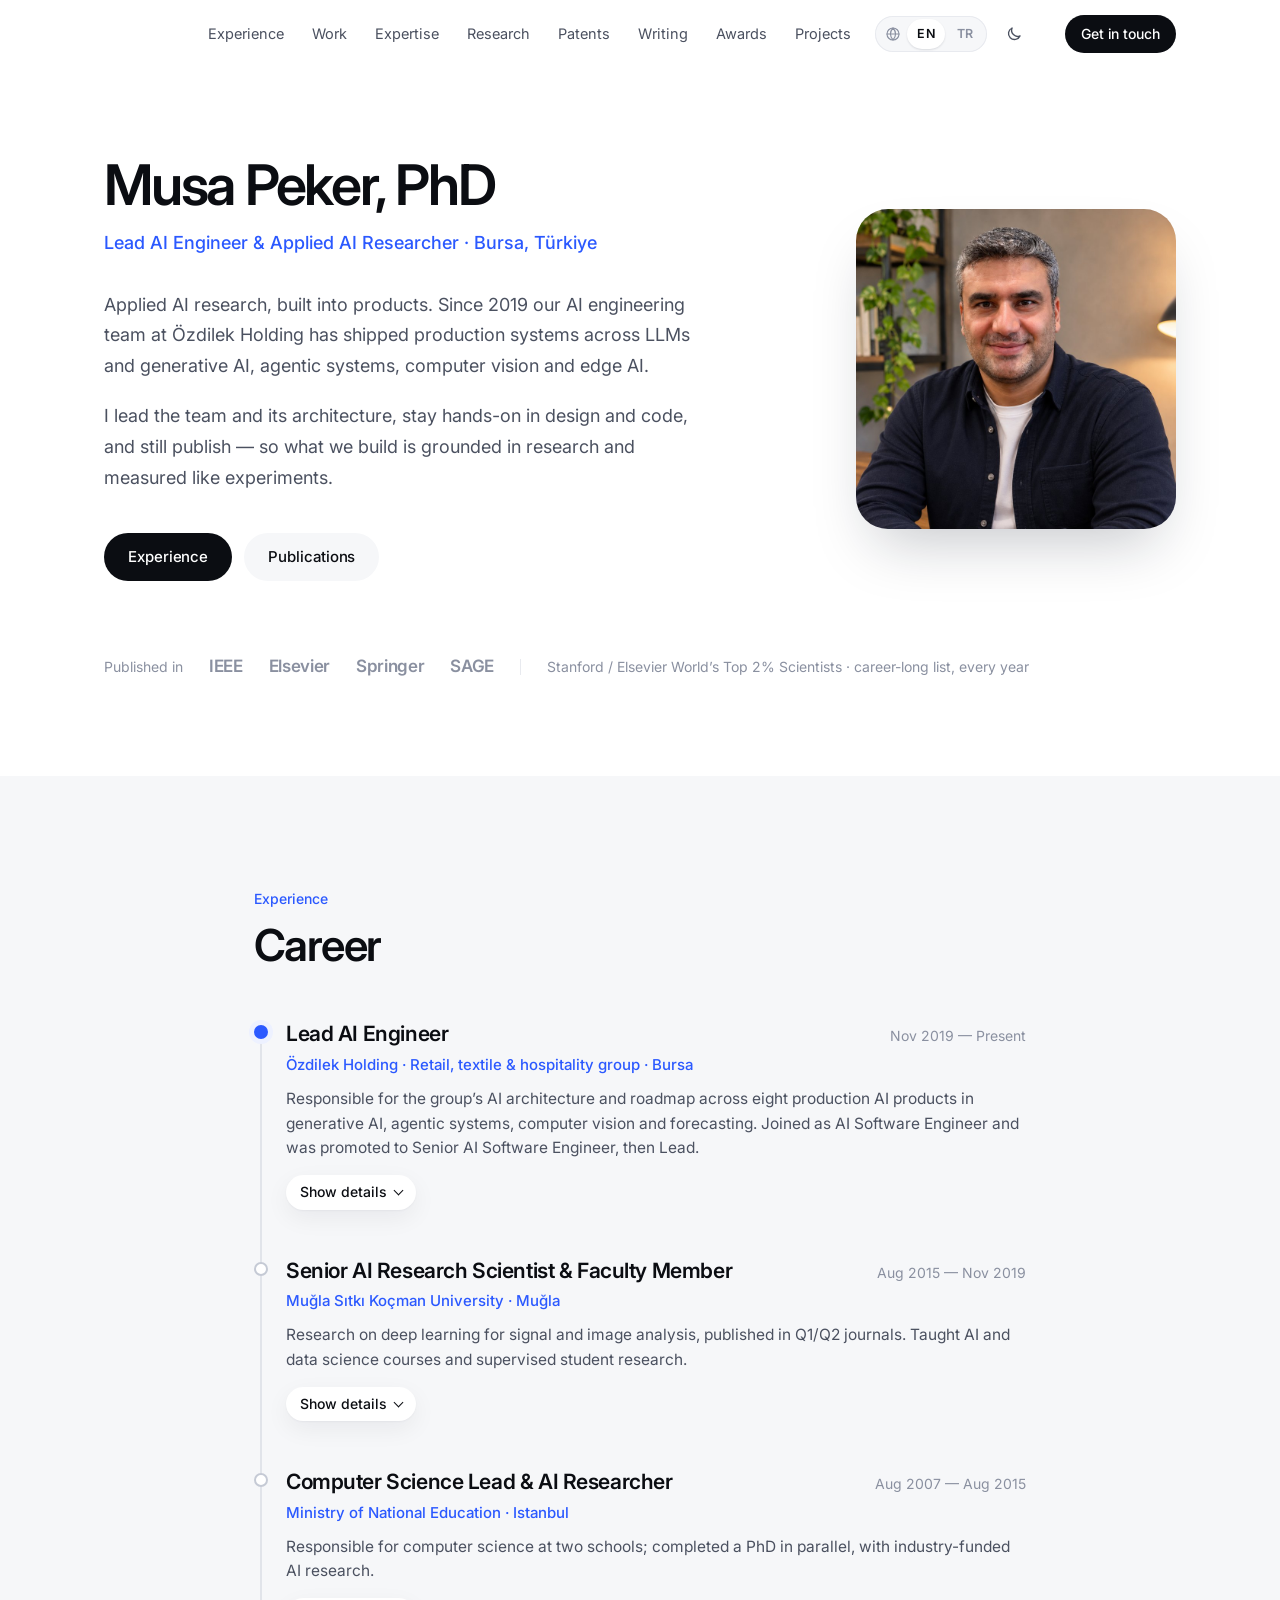
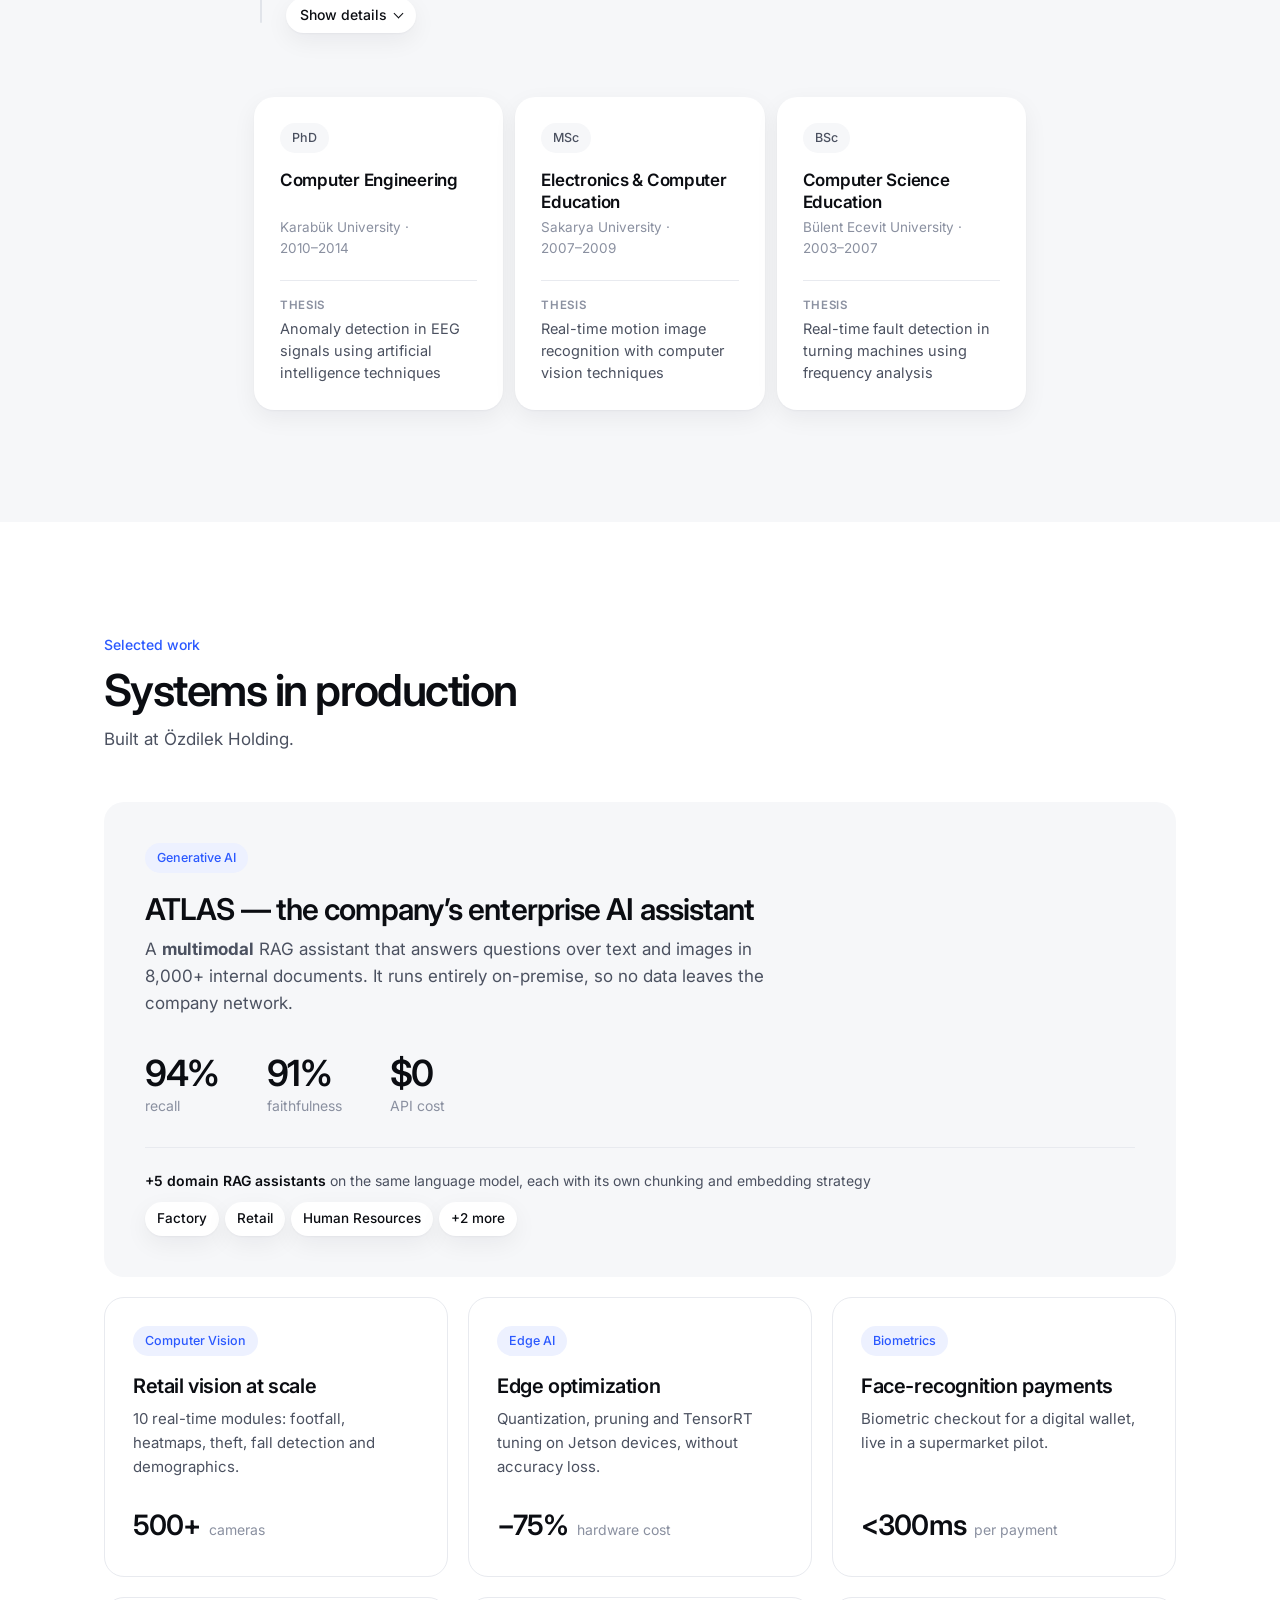
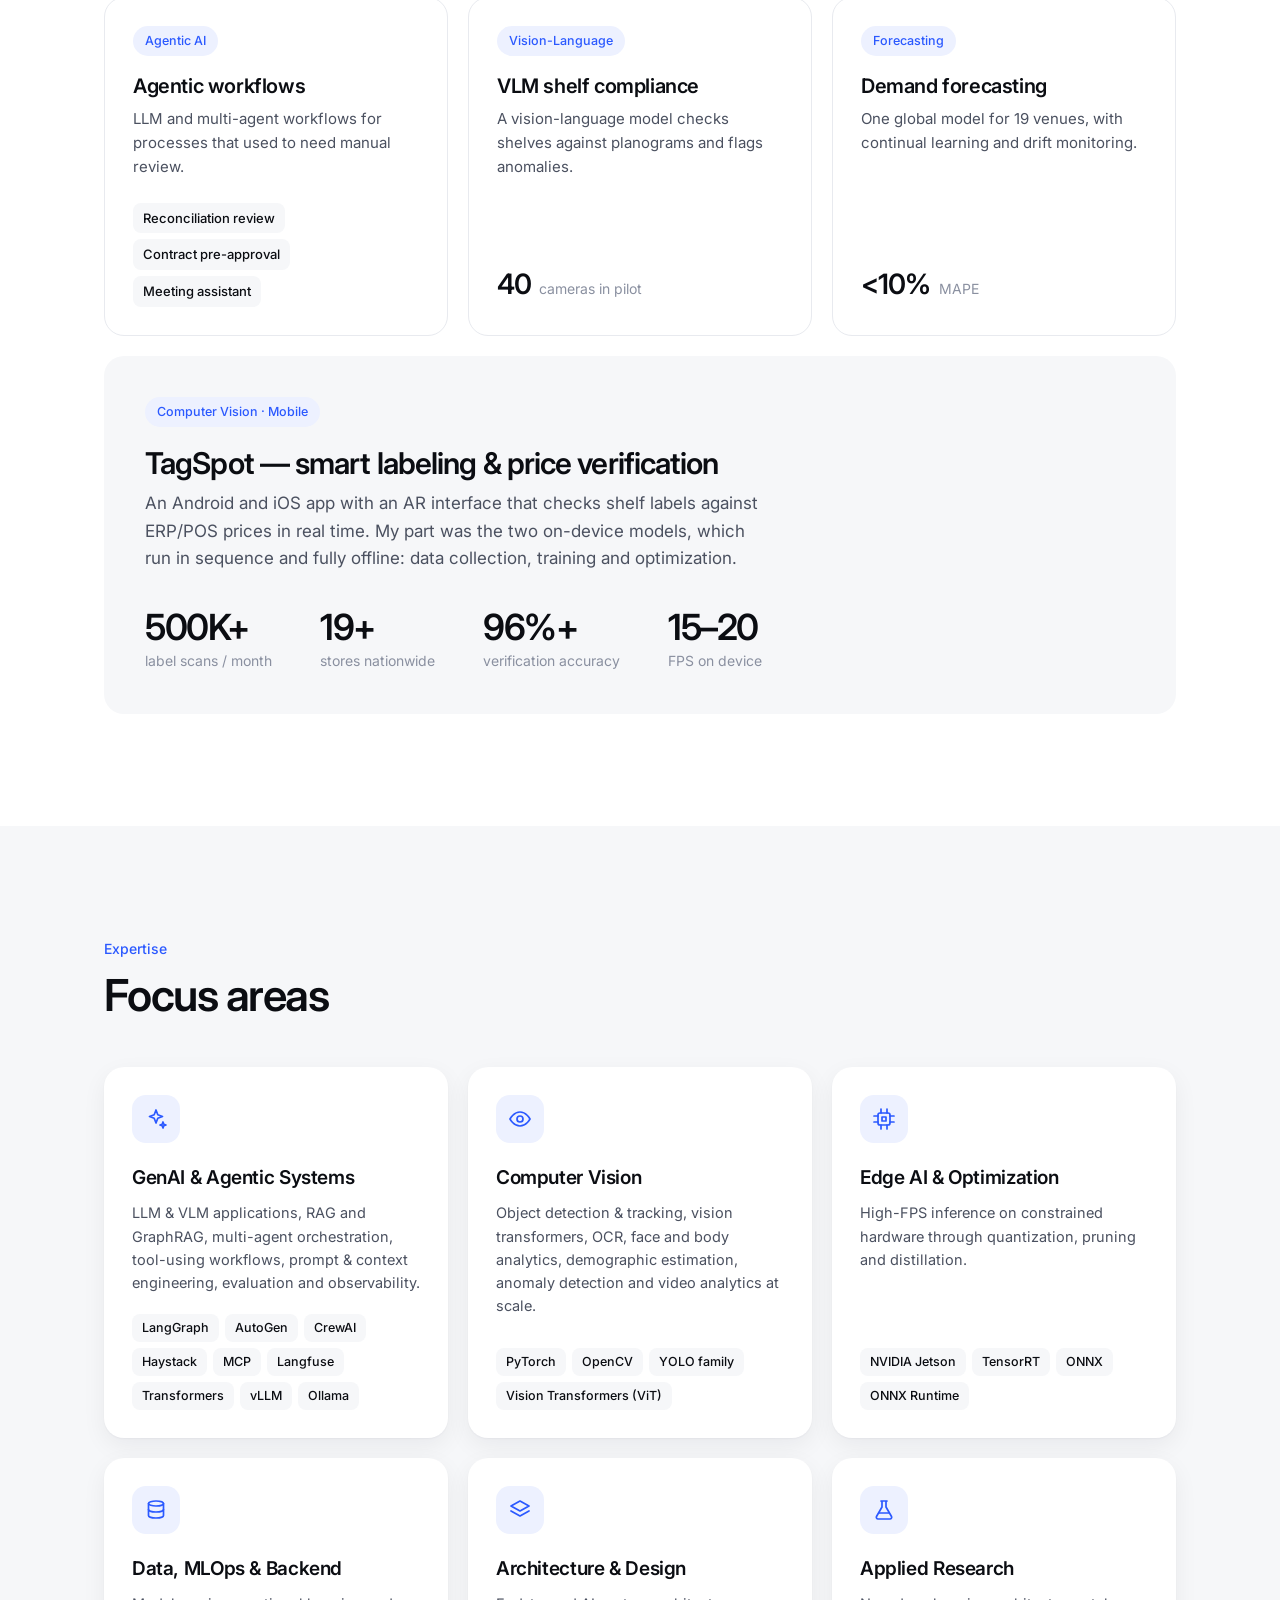
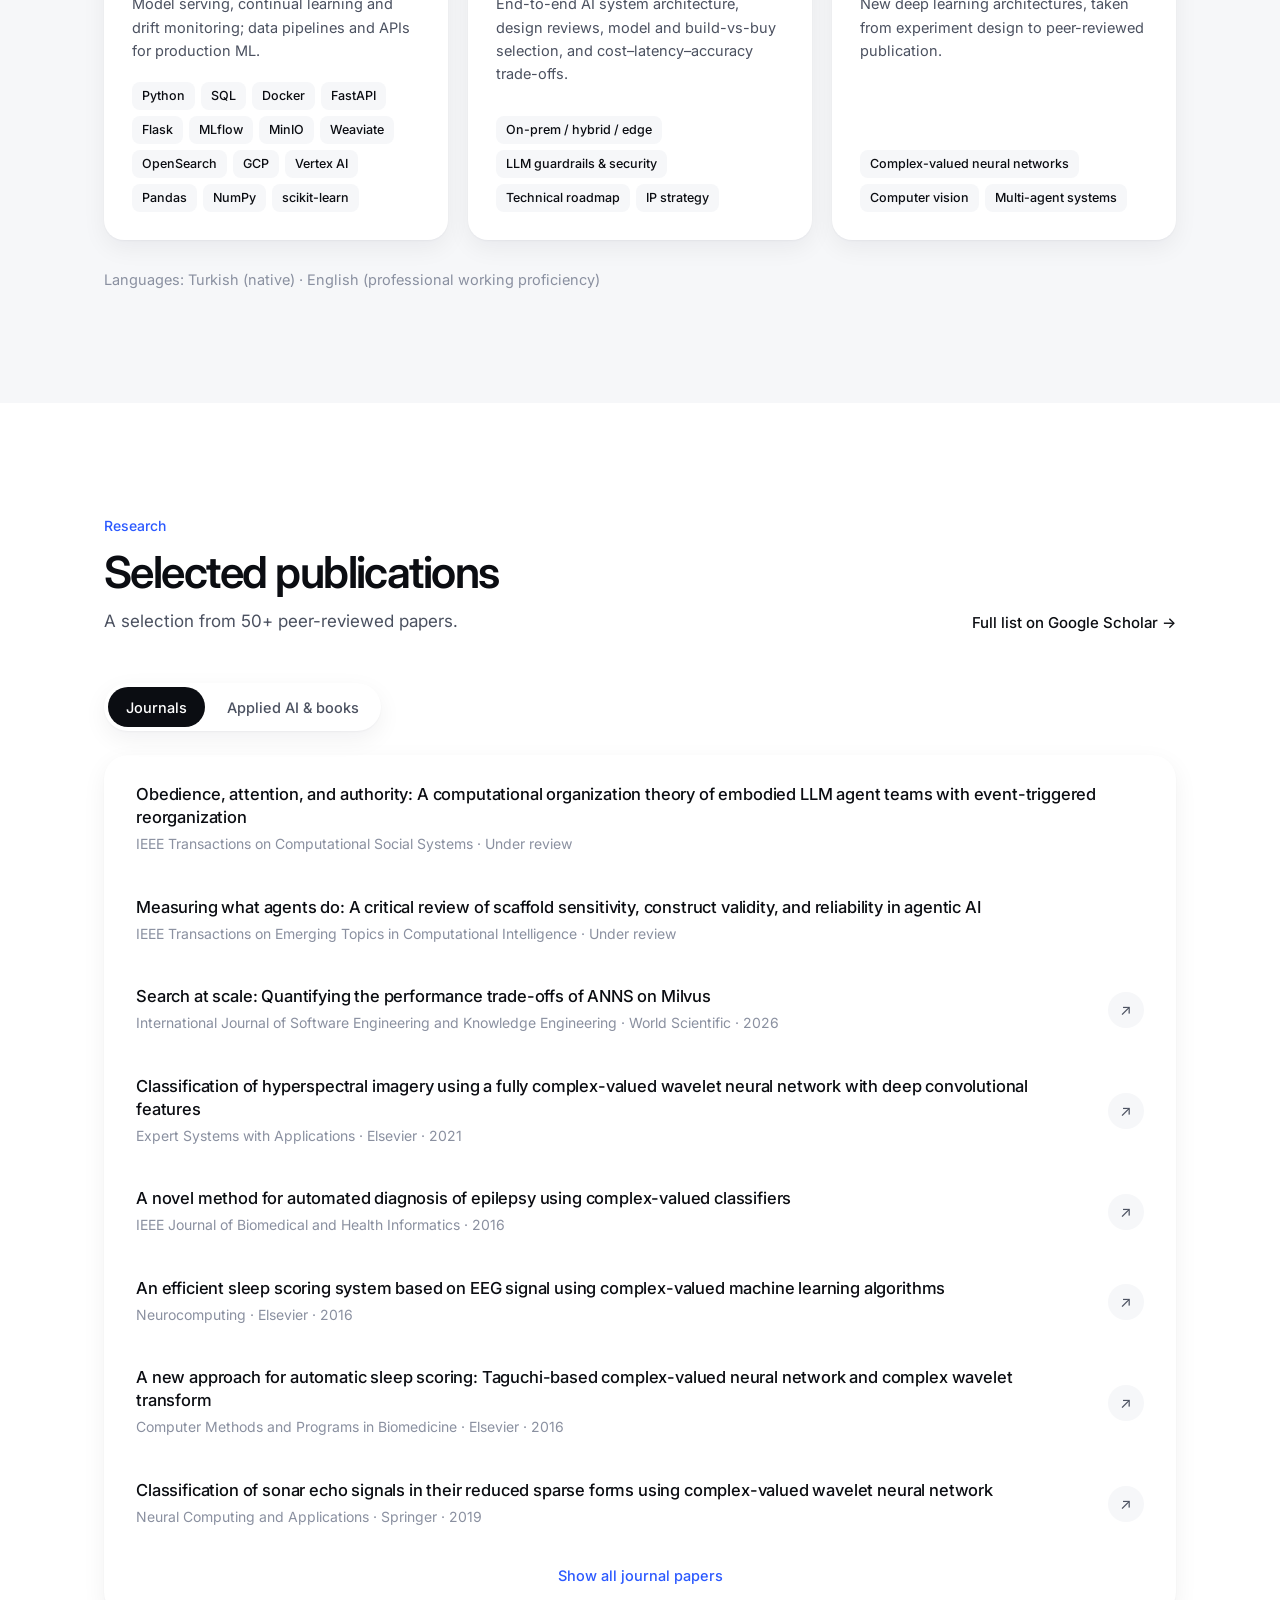
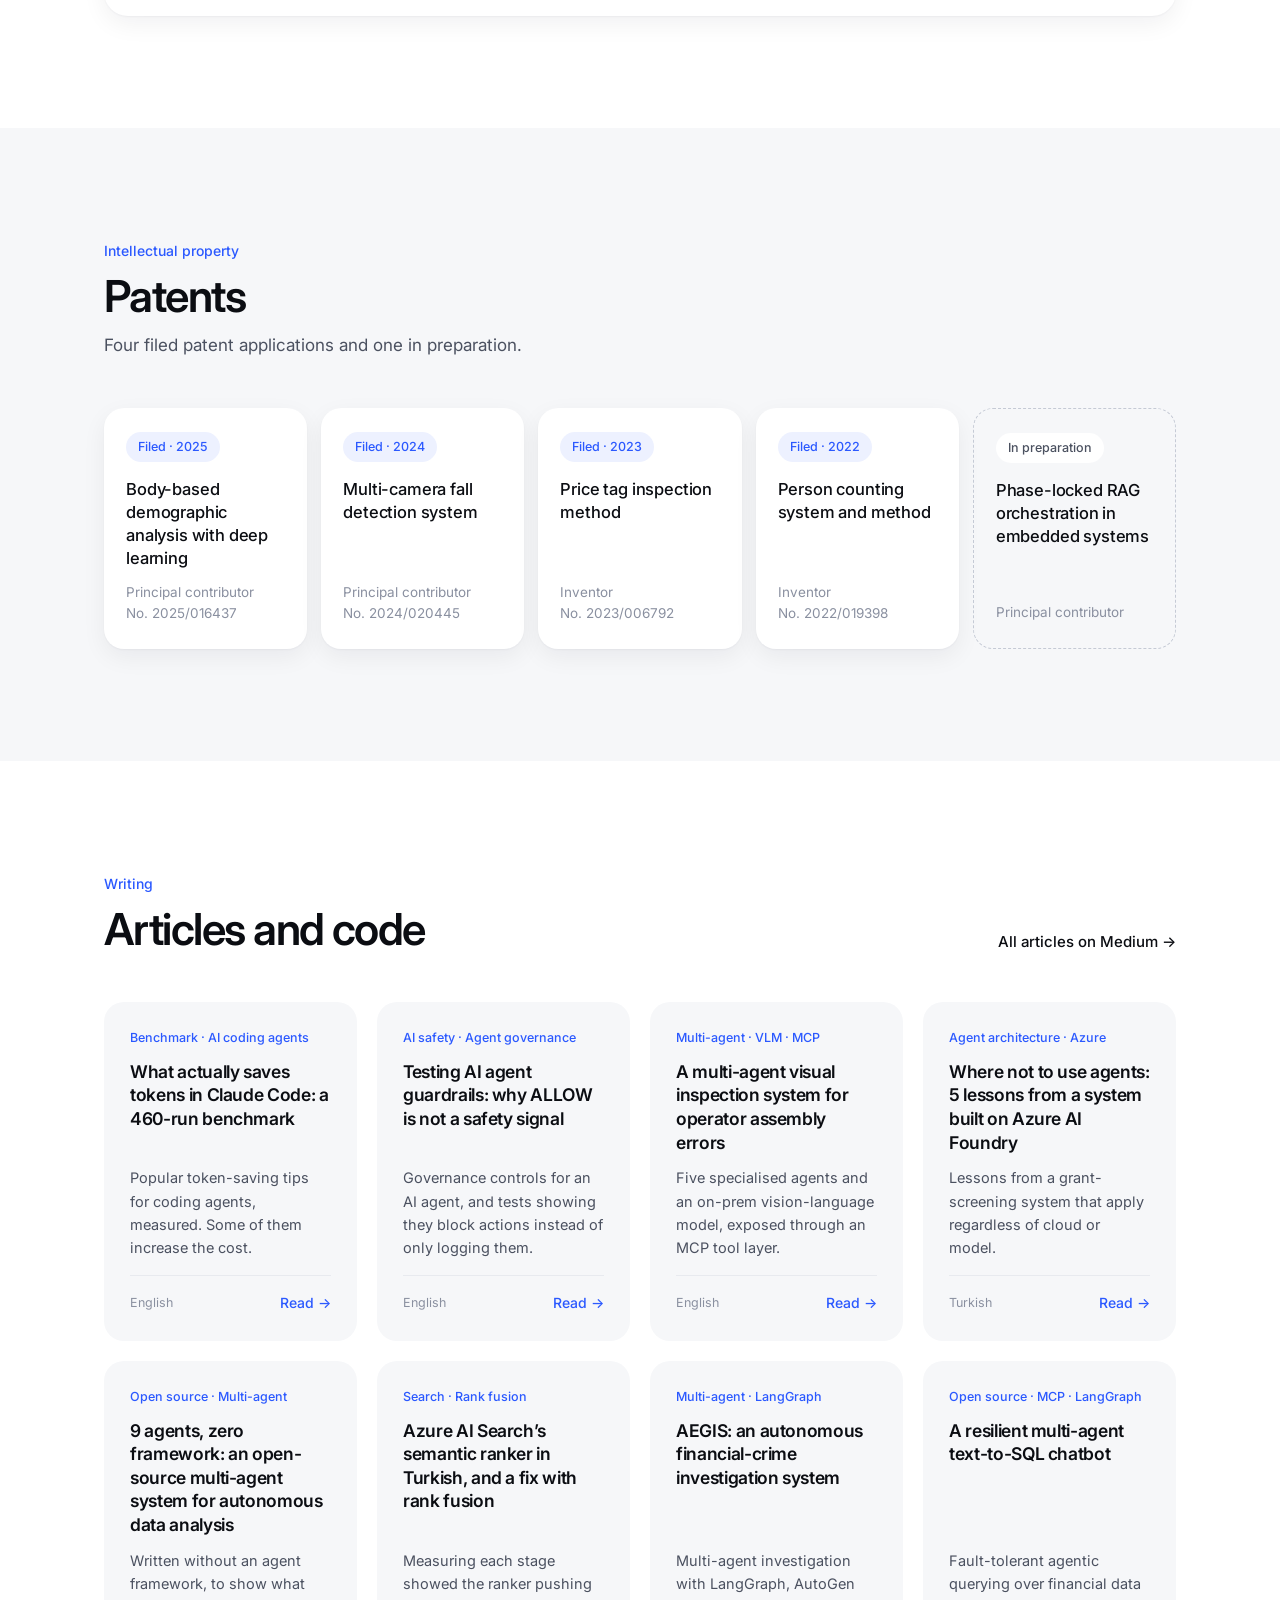
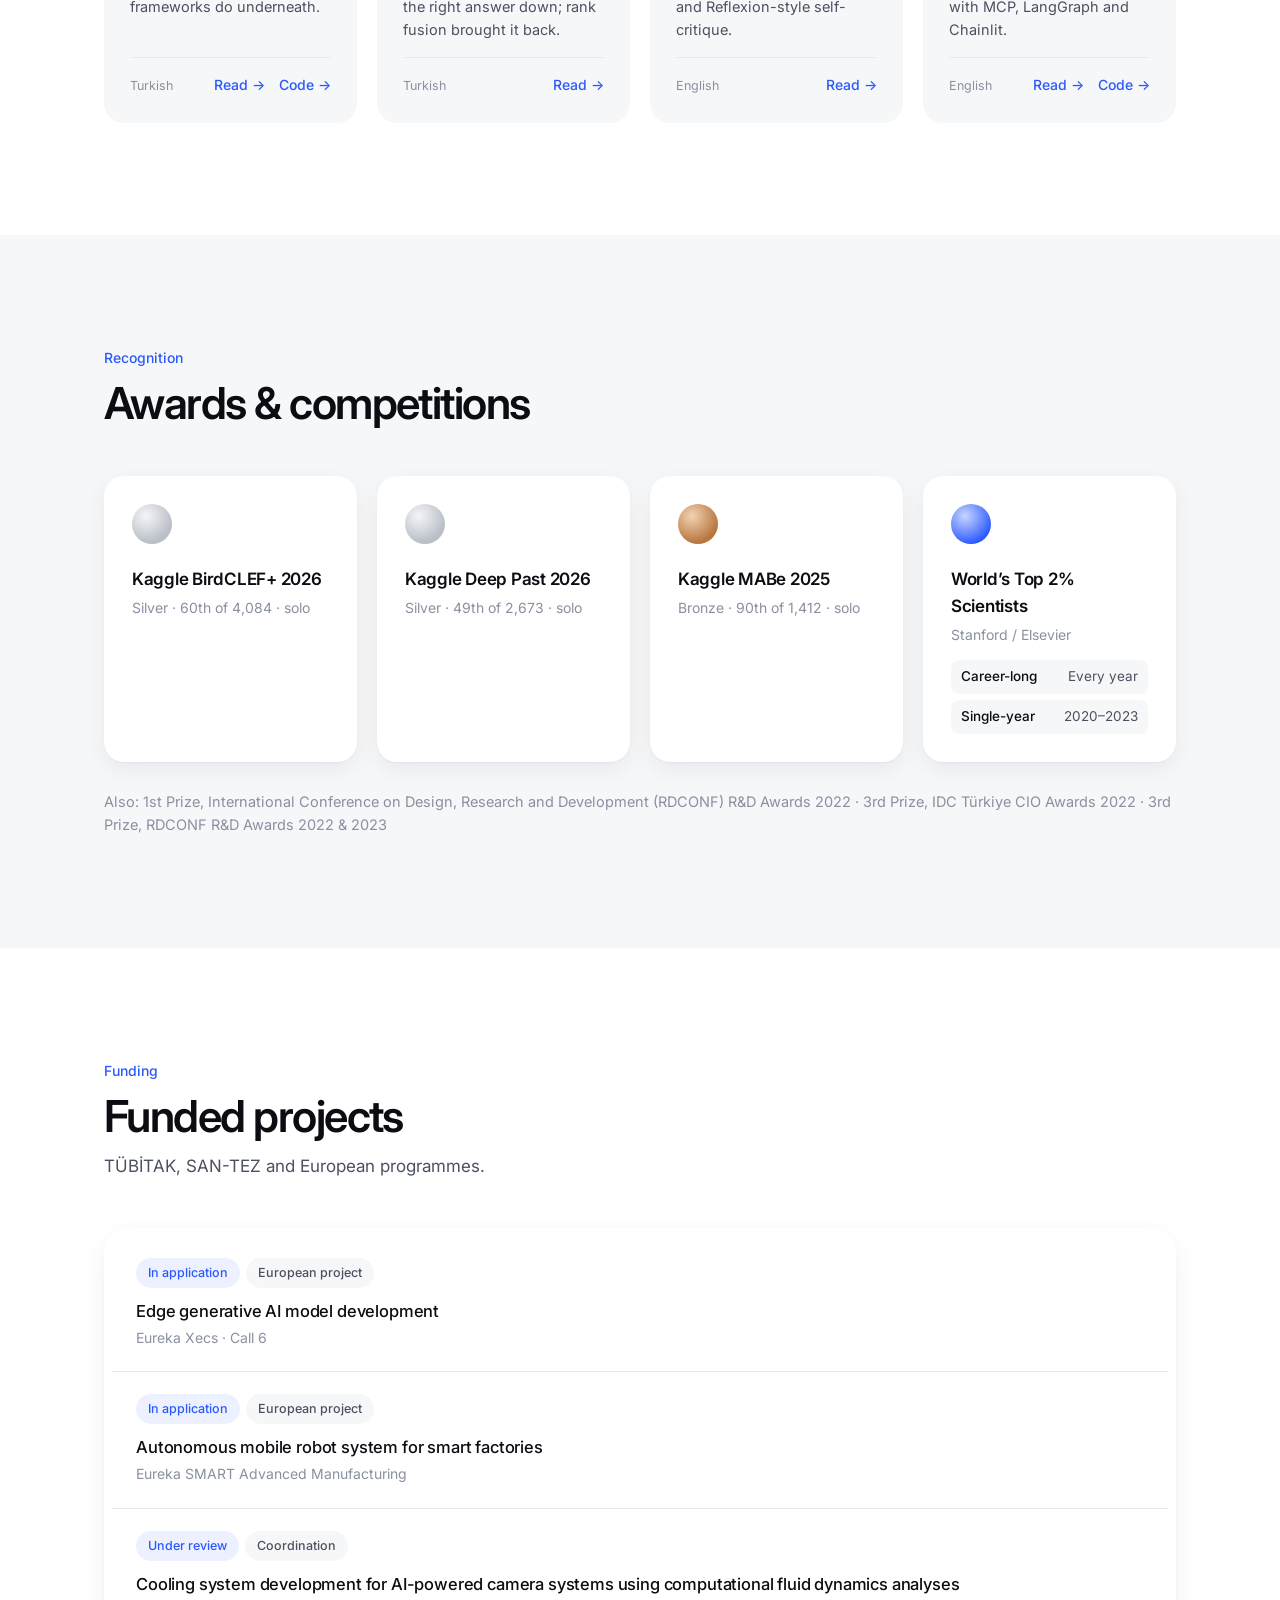
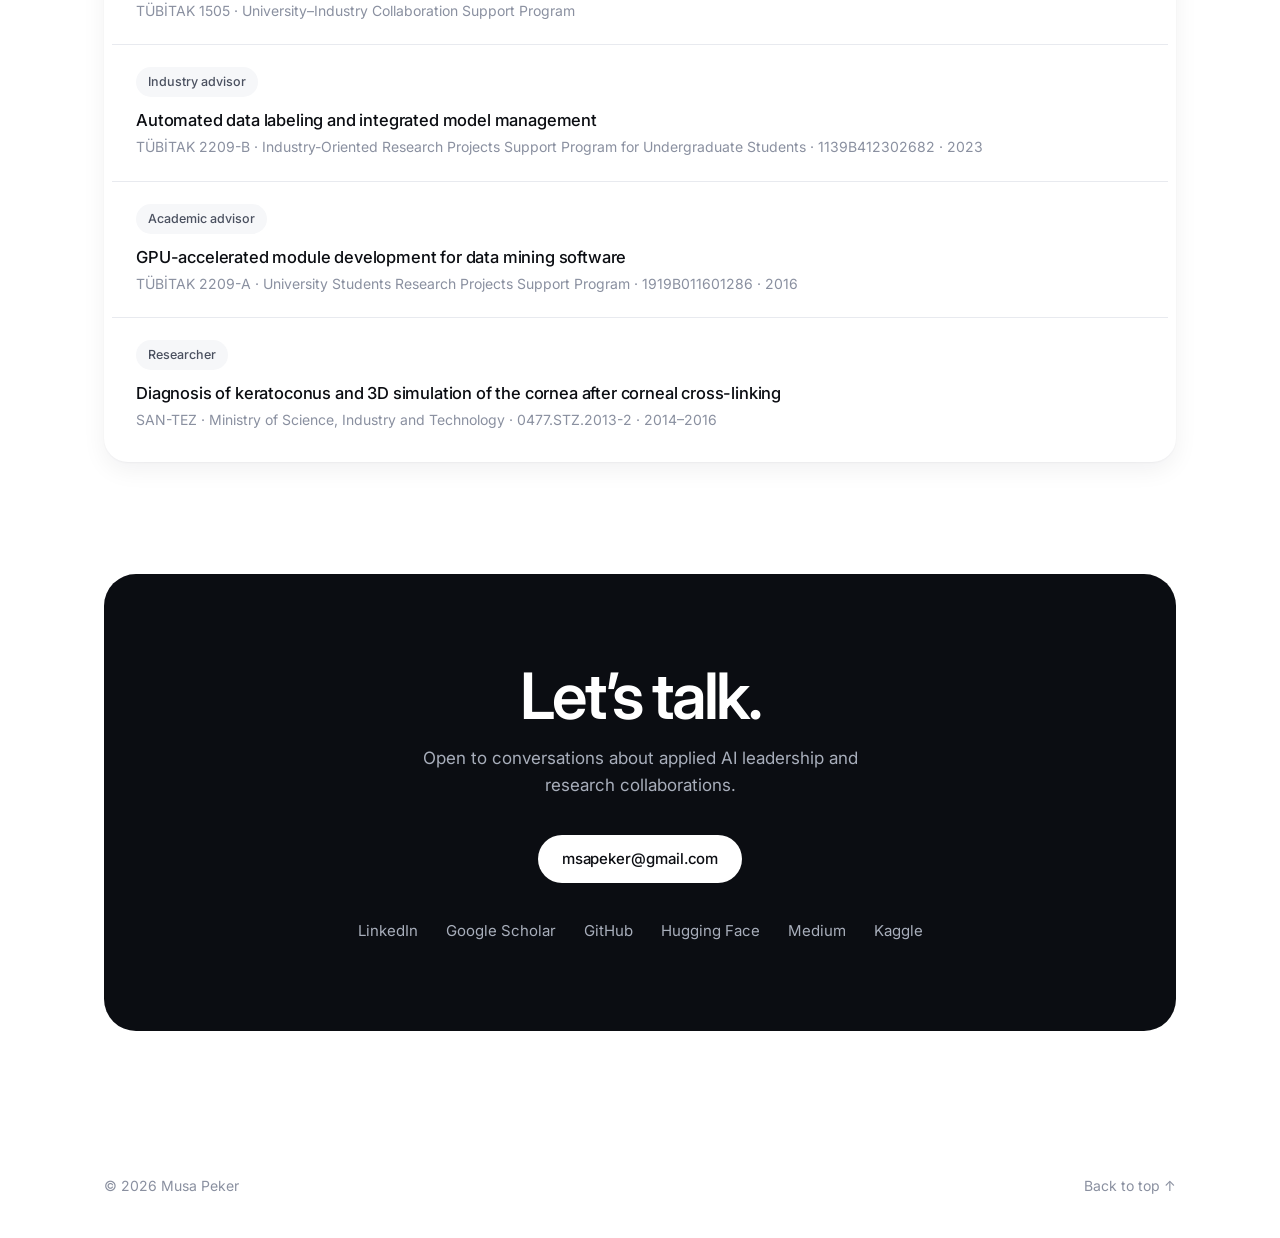
==== commit d3343bfc: "Update profile photo" ====
--- a/index.html
+++ b/index.html
@@ -82,7 +82,7 @@
   <section class="hero">
     <div class="container hero__inner">
       <div class="hero__text">
-        <img class="hero__avatar" src="assets/img/profile.jpg" width="168" height="168" alt="Musa Peker">
+        <img class="hero__avatar" src="assets/img/profile.jpg?v=2" width="168" height="168" alt="Musa Peker">
         <h1>Musa Peker, PhD</h1>
         <p class="hero__role">Lead AI Engineer &amp; Applied AI Researcher · Bursa, Türkiye</p>
         <p class="hero__lede">
@@ -100,7 +100,7 @@
         </div>
       </div>
       <div class="hero__photo">
-        <img src="assets/img/portrait.jpg" width="320" height="320" alt="Musa Peker">
+        <img src="assets/img/portrait.jpg?v=2" width="320" height="320" alt="Musa Peker">
       </div>
     </div>
 
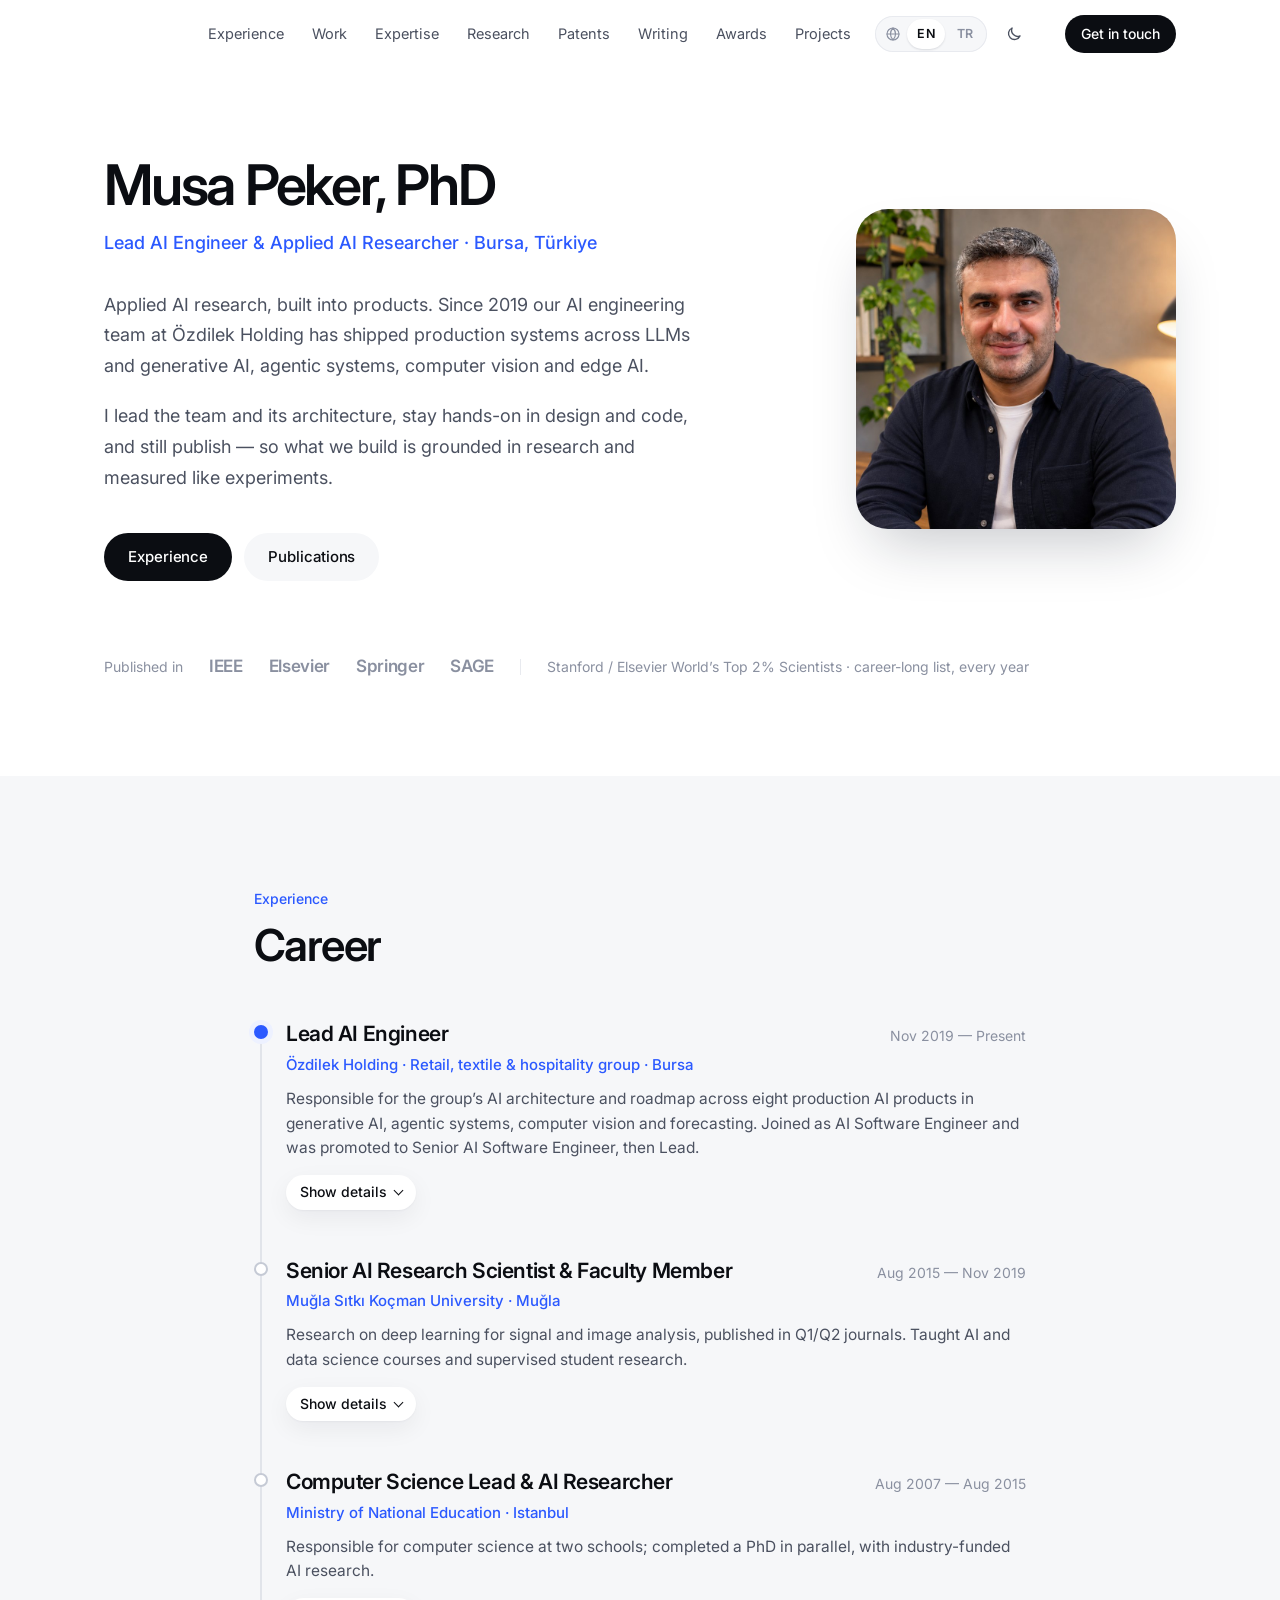
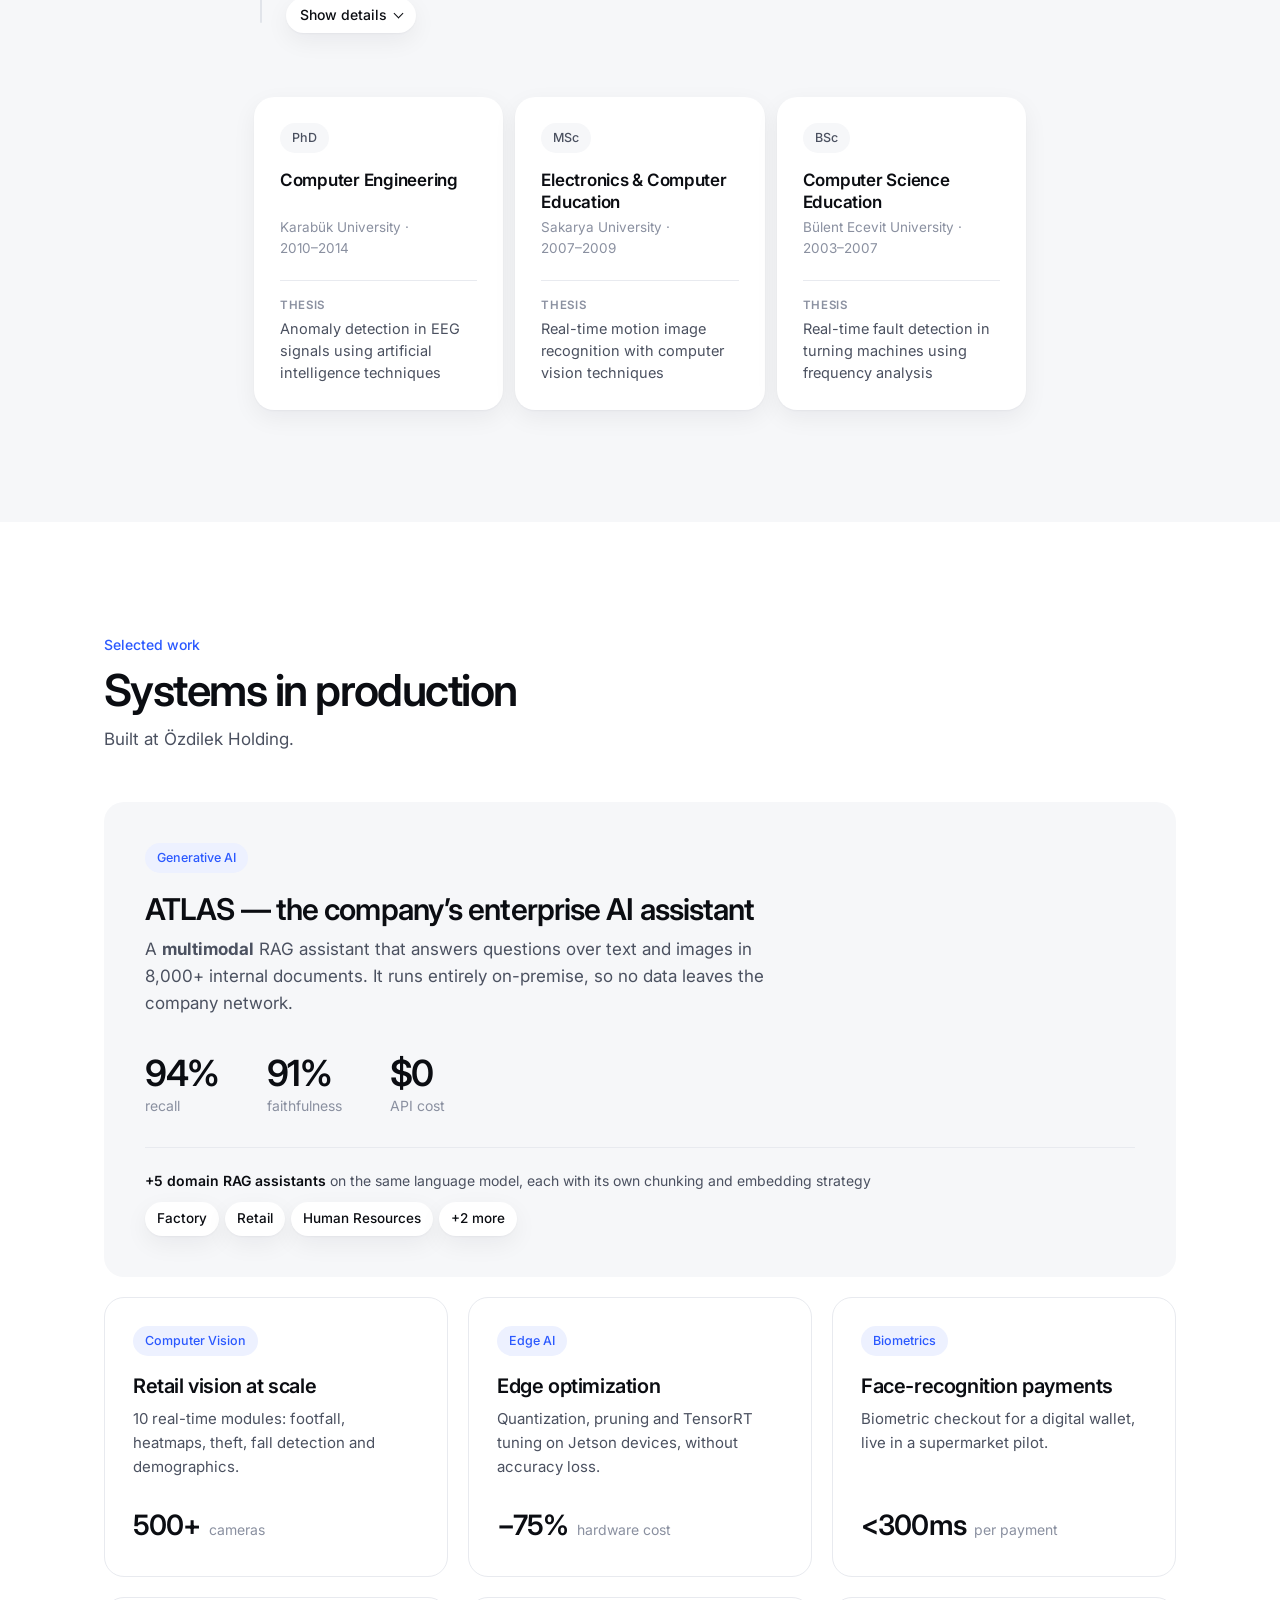
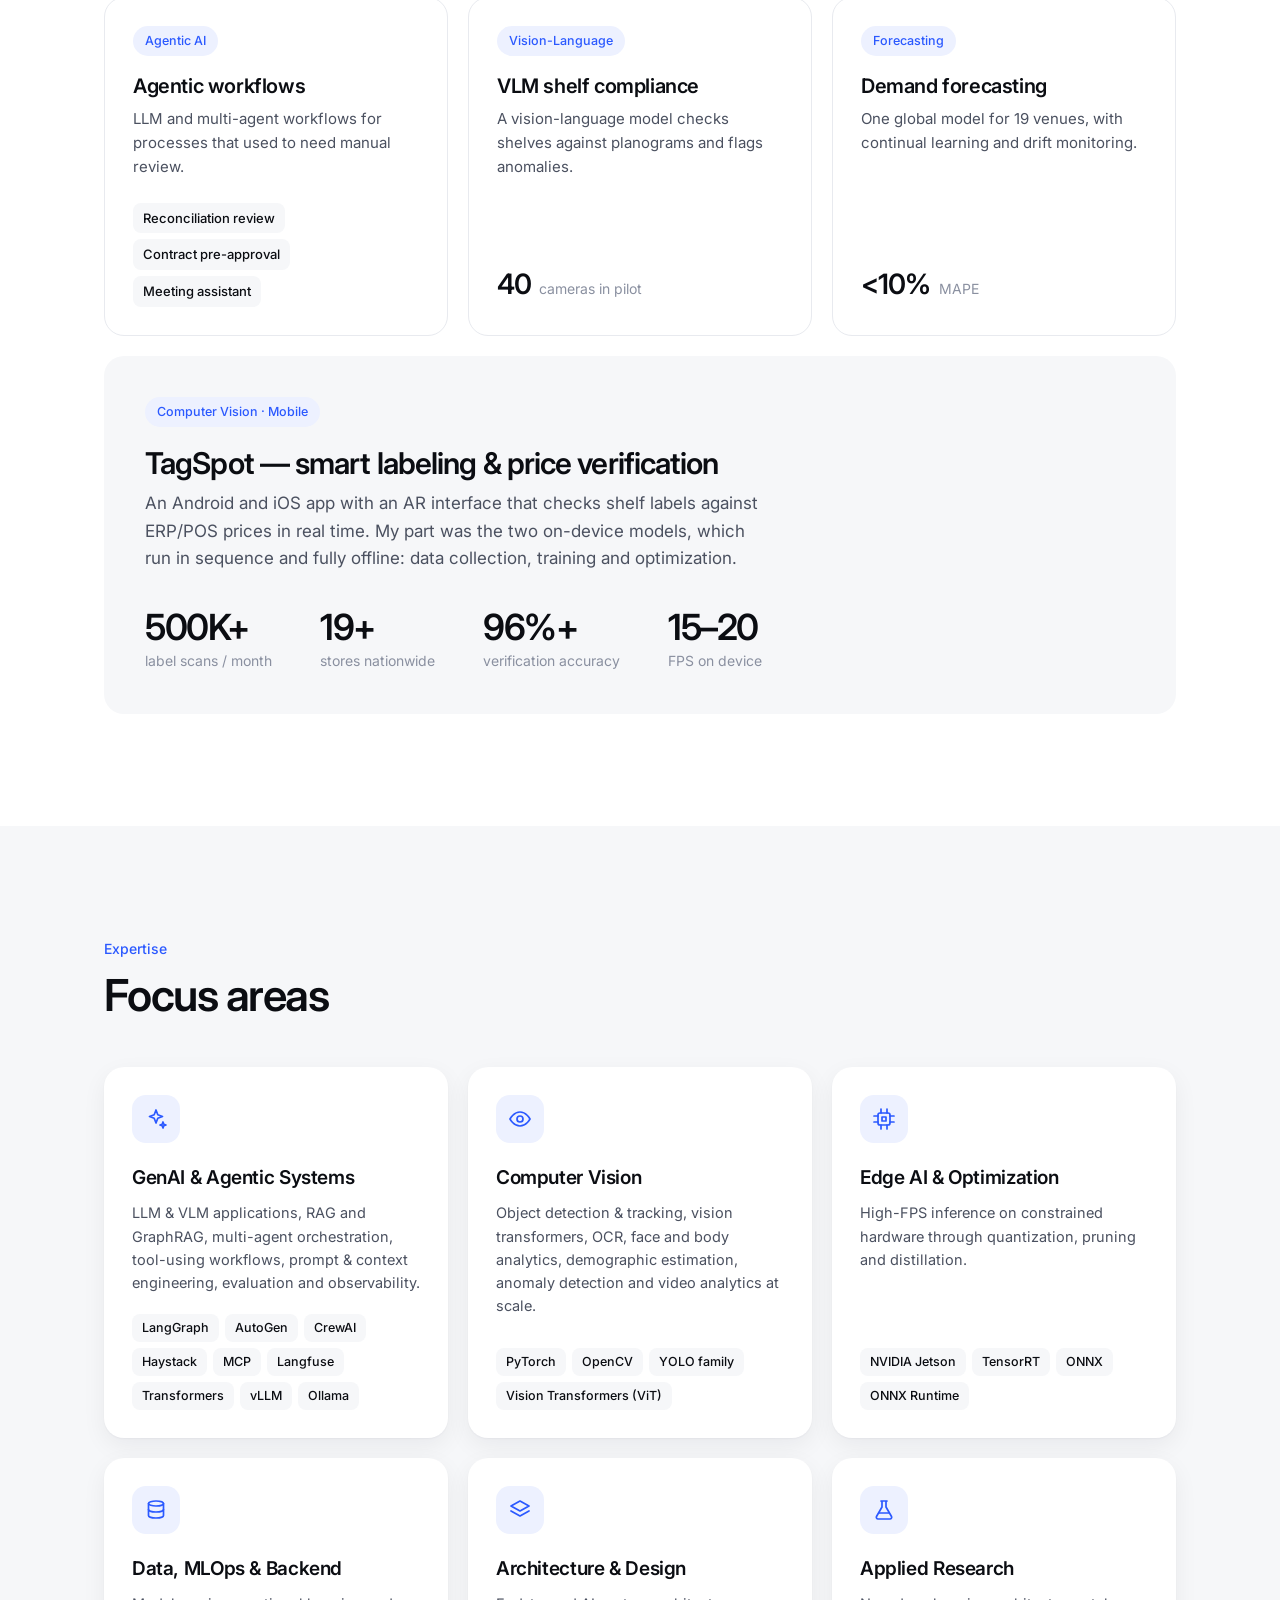
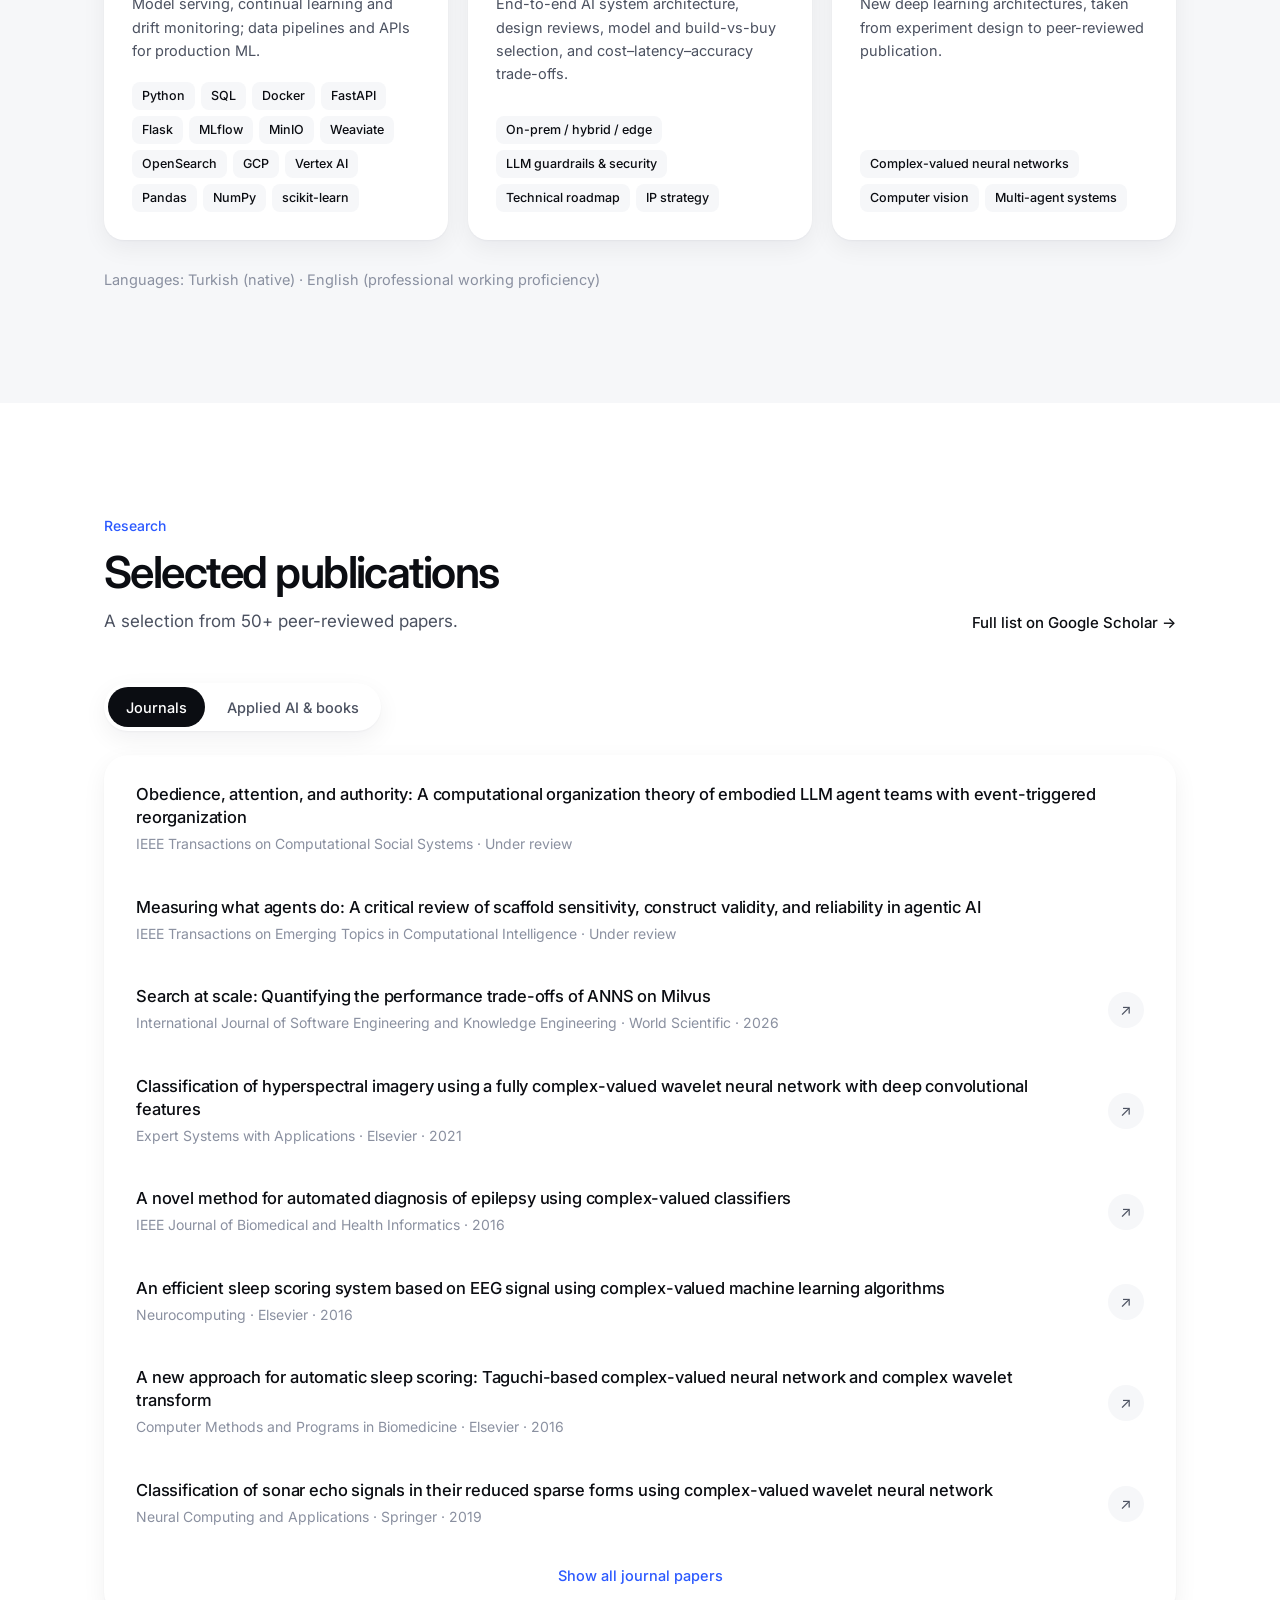
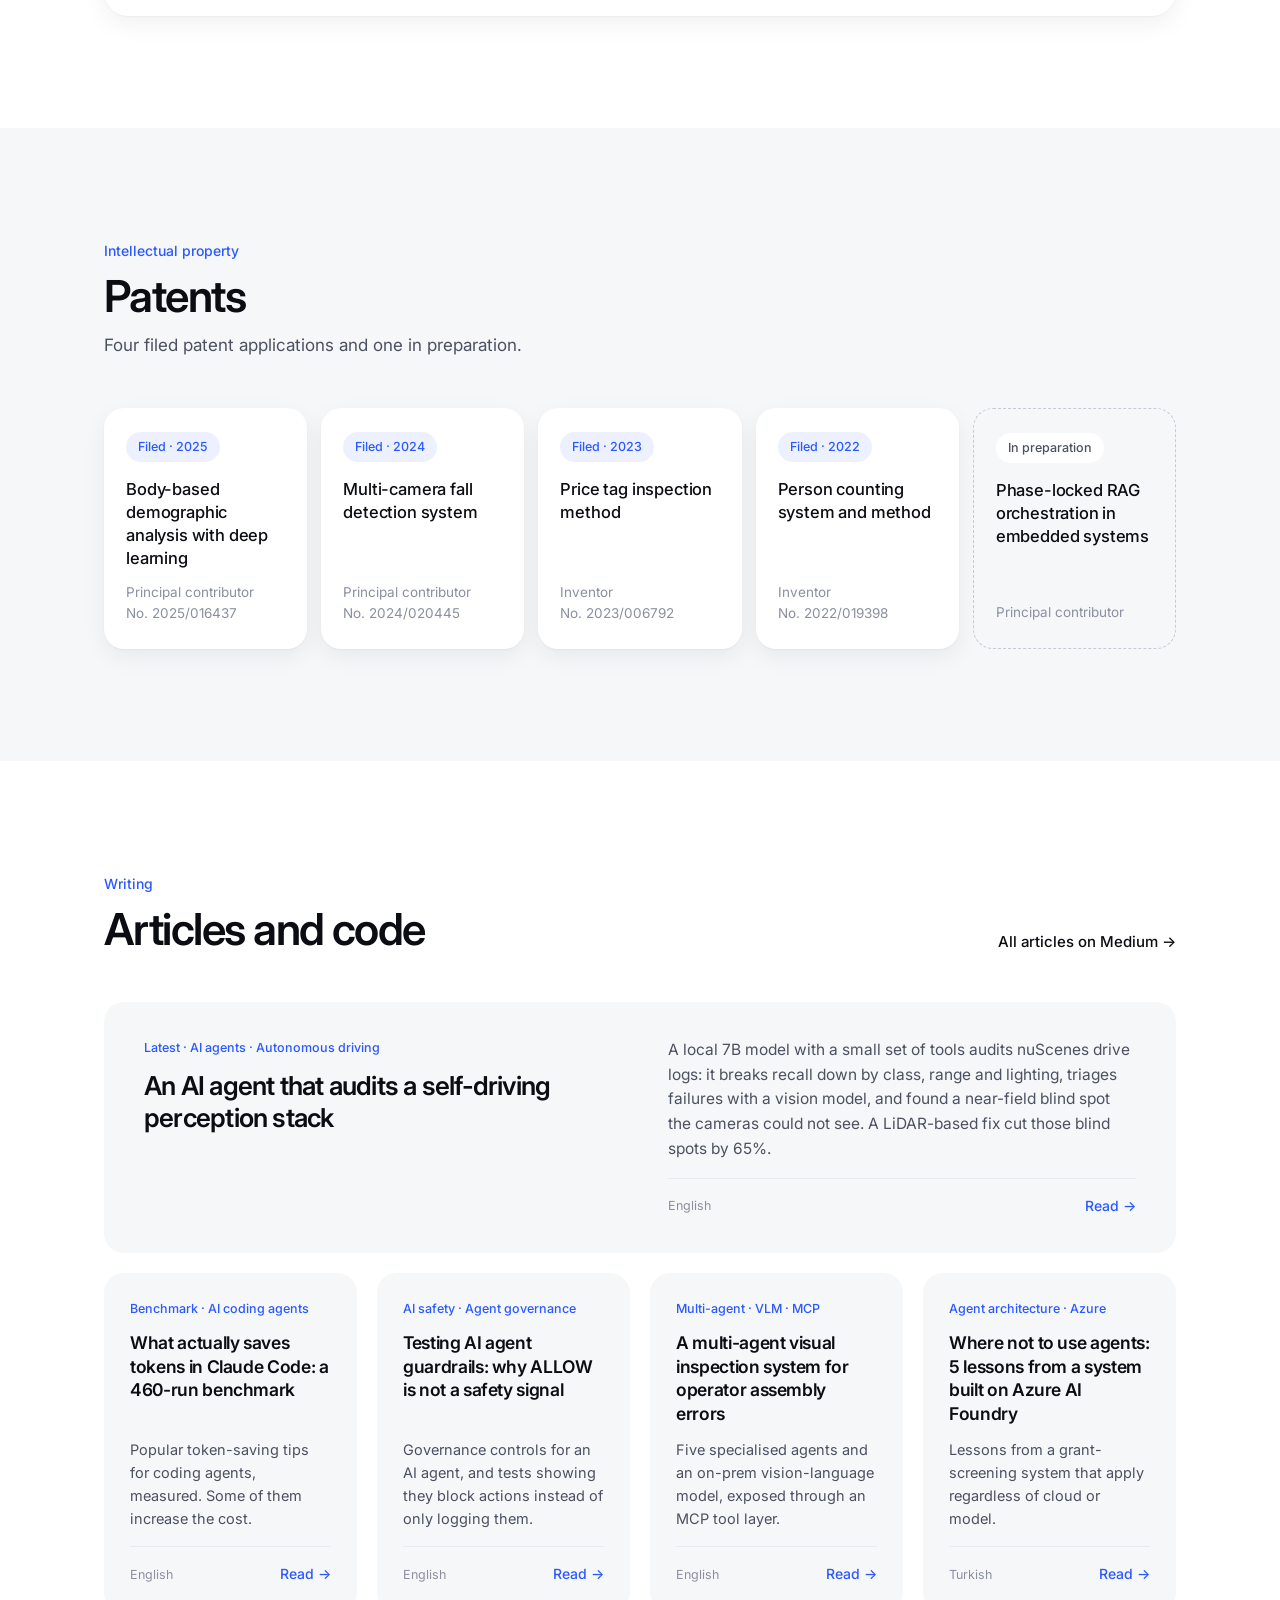
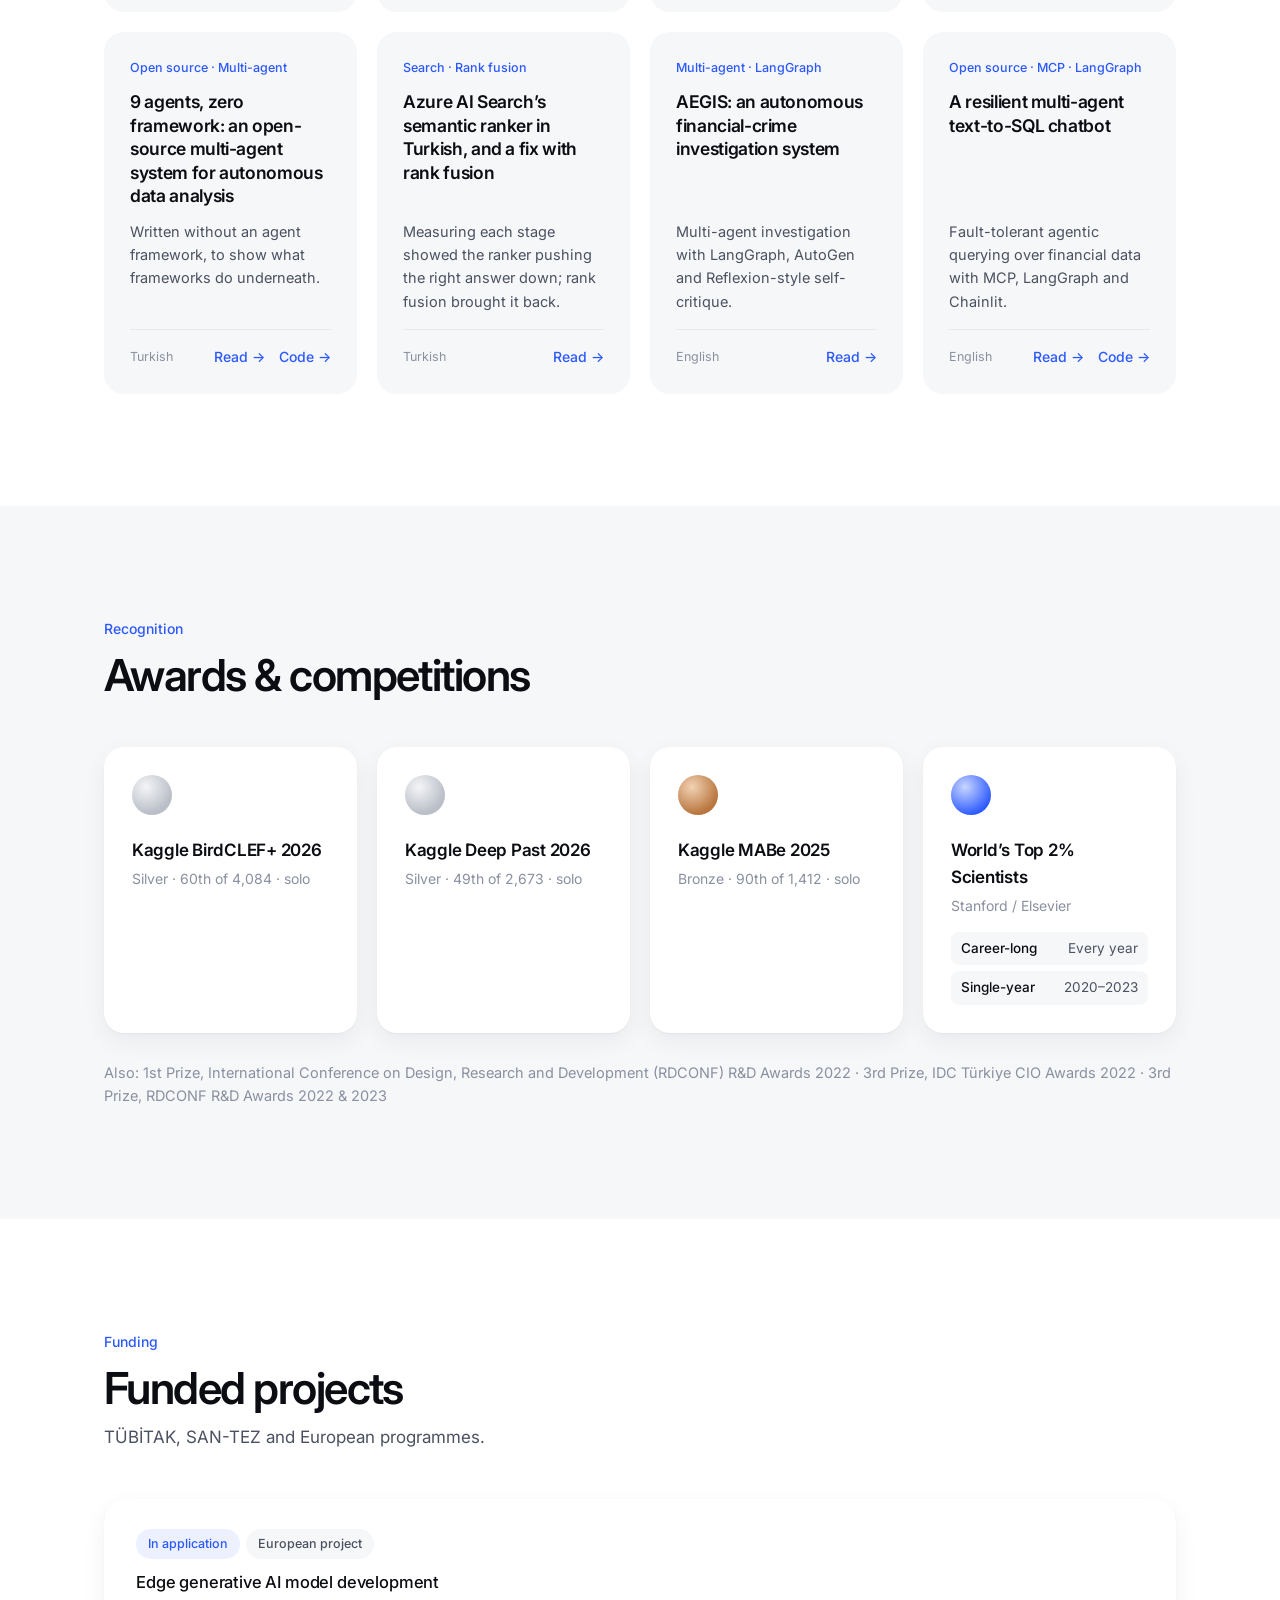
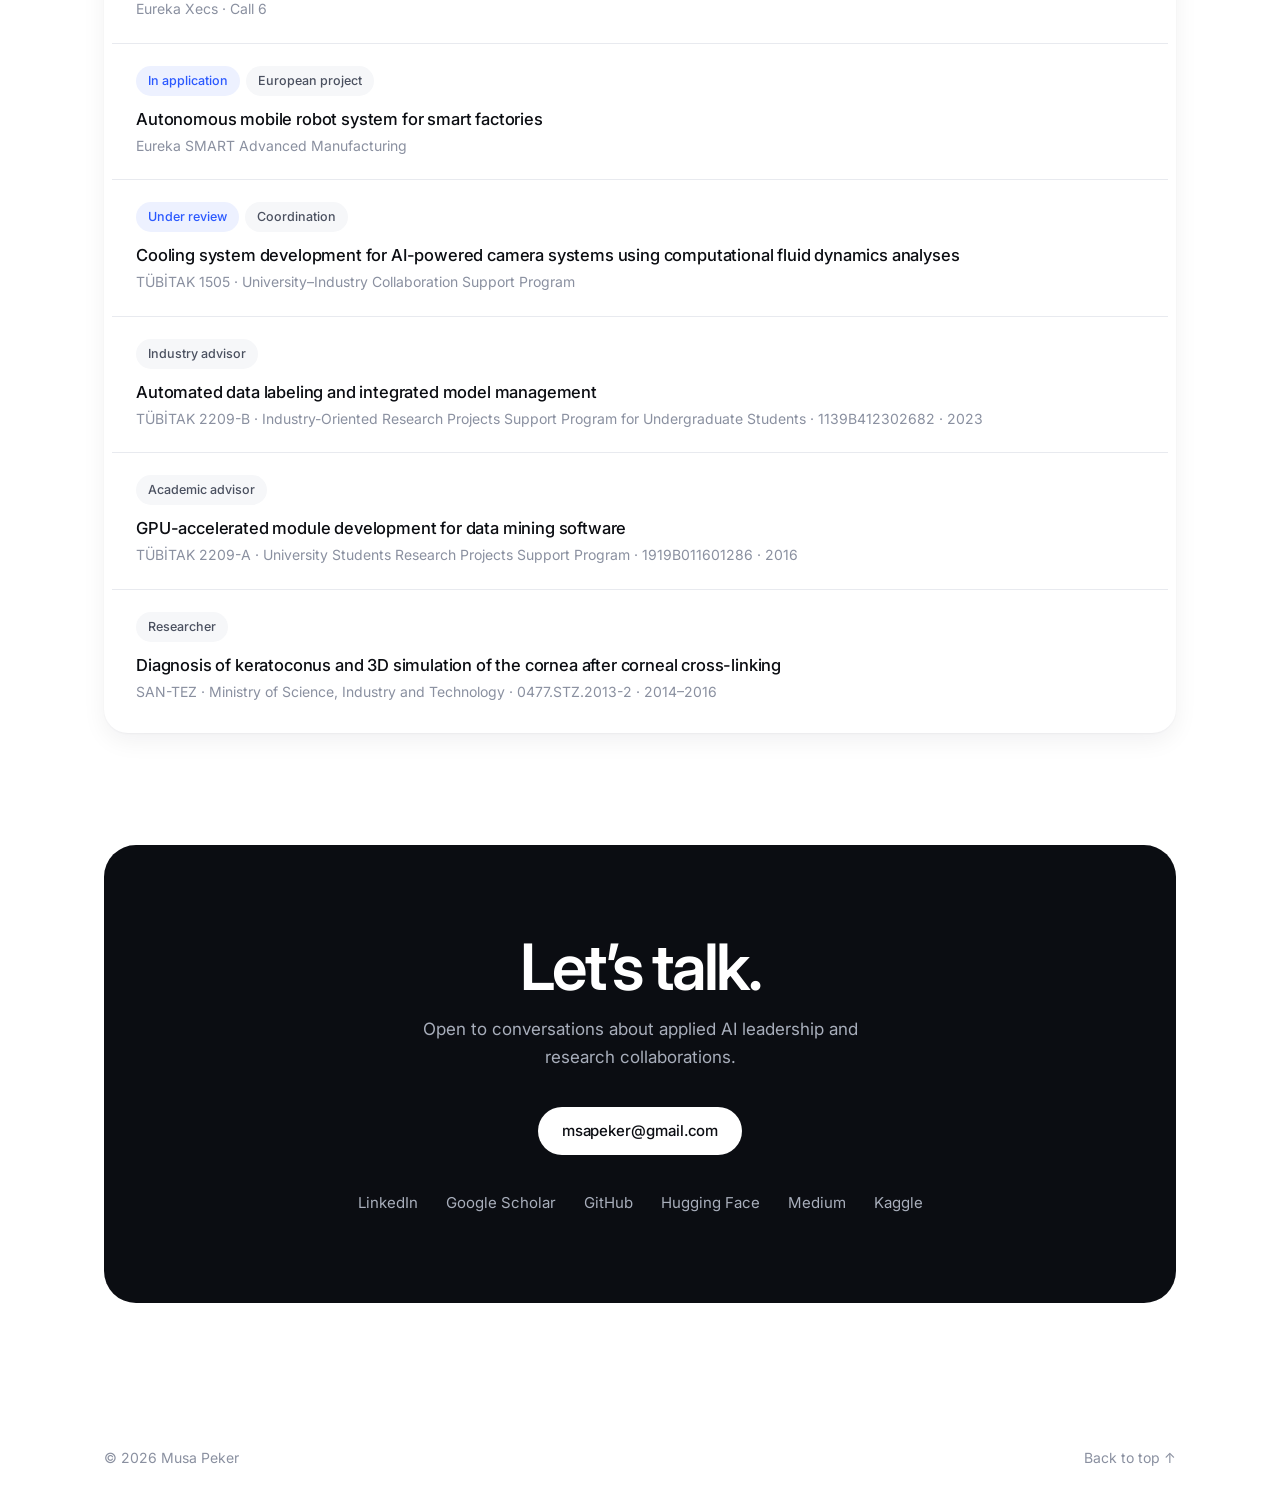
==== commit fe4faa6a: "Feature new article on self-driving perception audit" ====
--- a/index.html
+++ b/index.html
@@ -24,7 +24,7 @@
     document.documentElement.setAttribute('data-theme', t);
   })();
 </script>
-<link rel="stylesheet" href="assets/css/style.css?v=20261116a">
+<link rel="stylesheet" href="assets/css/style.css?v=20261116b">
 <script type="application/ld+json">
 {
   "@context": "https://schema.org",
@@ -432,6 +432,12 @@
         <a class="link" href="https://medium.com/@msapeker" target="_blank" rel="noopener">All articles on Medium →</a>
       </div>
       <div class="posts">
+        <article class="post post--feature">
+          <span class="post__meta">Latest · AI agents · Autonomous driving</span>
+          <h3>An AI agent that audits a self-driving perception stack</h3>
+          <p>A local 7B model with a small set of tools audits nuScenes drive logs: it breaks recall down by class, range and lighting, triages failures with a vision model, and found a near-field blind spot the cameras could not see. A LiDAR-based fix cut those blind spots by 65%.</p>
+          <div class="post__foot"><span class="post__lang">English</span><span class="post__links"><a href="https://medium.com/@msapeker/an-ai-agent-that-audits-a-self-driving-perception-stack-ef6954342a3a" target="_blank" rel="noopener">Read →</a></span></div>
+        </article>
         <article class="post">
           <span class="post__meta">Benchmark · AI coding agents</span>
           <h3>What actually saves tokens in Claude Code: a 460-run benchmark</h3>
@@ -571,7 +577,7 @@
   </div>
 </footer>
 
-<script src="assets/js/main.js?v=20261116a" defer></script>
+<script src="assets/js/main.js?v=20261116b" defer></script>
 <script data-goatcounter="https://mpeker.goatcounter.com/count" async src="https://gc.zgo.at/count.js"></script>
 </body>
 </html>
--- a/assets/css/style.css
+++ b/assets/css/style.css
@@ -474,3 +474,18 @@
 a.lang-opt:hover { color: var(--ink); }
 .lang-opt.is-current { background: var(--card); color: var(--ink); box-shadow: 0 1px 2px rgba(16, 24, 40, .12); }
 @media (max-width: 420px) { .lang-switch svg { display: none; } .lang-switch { padding-left: 3px; } }
+
+/* Featured post: full-width card above the 4-column grid */
+.post--feature {
+  grid-column: 1 / -1; grid-row: auto; grid-template-rows: none;
+  grid-template-columns: minmax(0, 1fr) minmax(0, 1fr); grid-template-areas: "meta text" "title text" "title foot";
+  column-gap: 56px; padding: 36px 40px;
+}
+.post--feature .post__meta { grid-area: meta; }
+.post--feature h3 { grid-area: title; font-size: 26px; letter-spacing: -0.03em; line-height: 1.25; }
+.post--feature p { grid-area: text; font-size: 15.5px; }
+.post--feature .post__foot { grid-area: foot; align-self: end; }
+@media (max-width: 700px) {
+  .post--feature { grid-template-columns: 1fr; grid-template-areas: "meta" "title" "text" "foot"; padding: 26px; }
+  .post--feature h3 { font-size: 21px; }
+}
